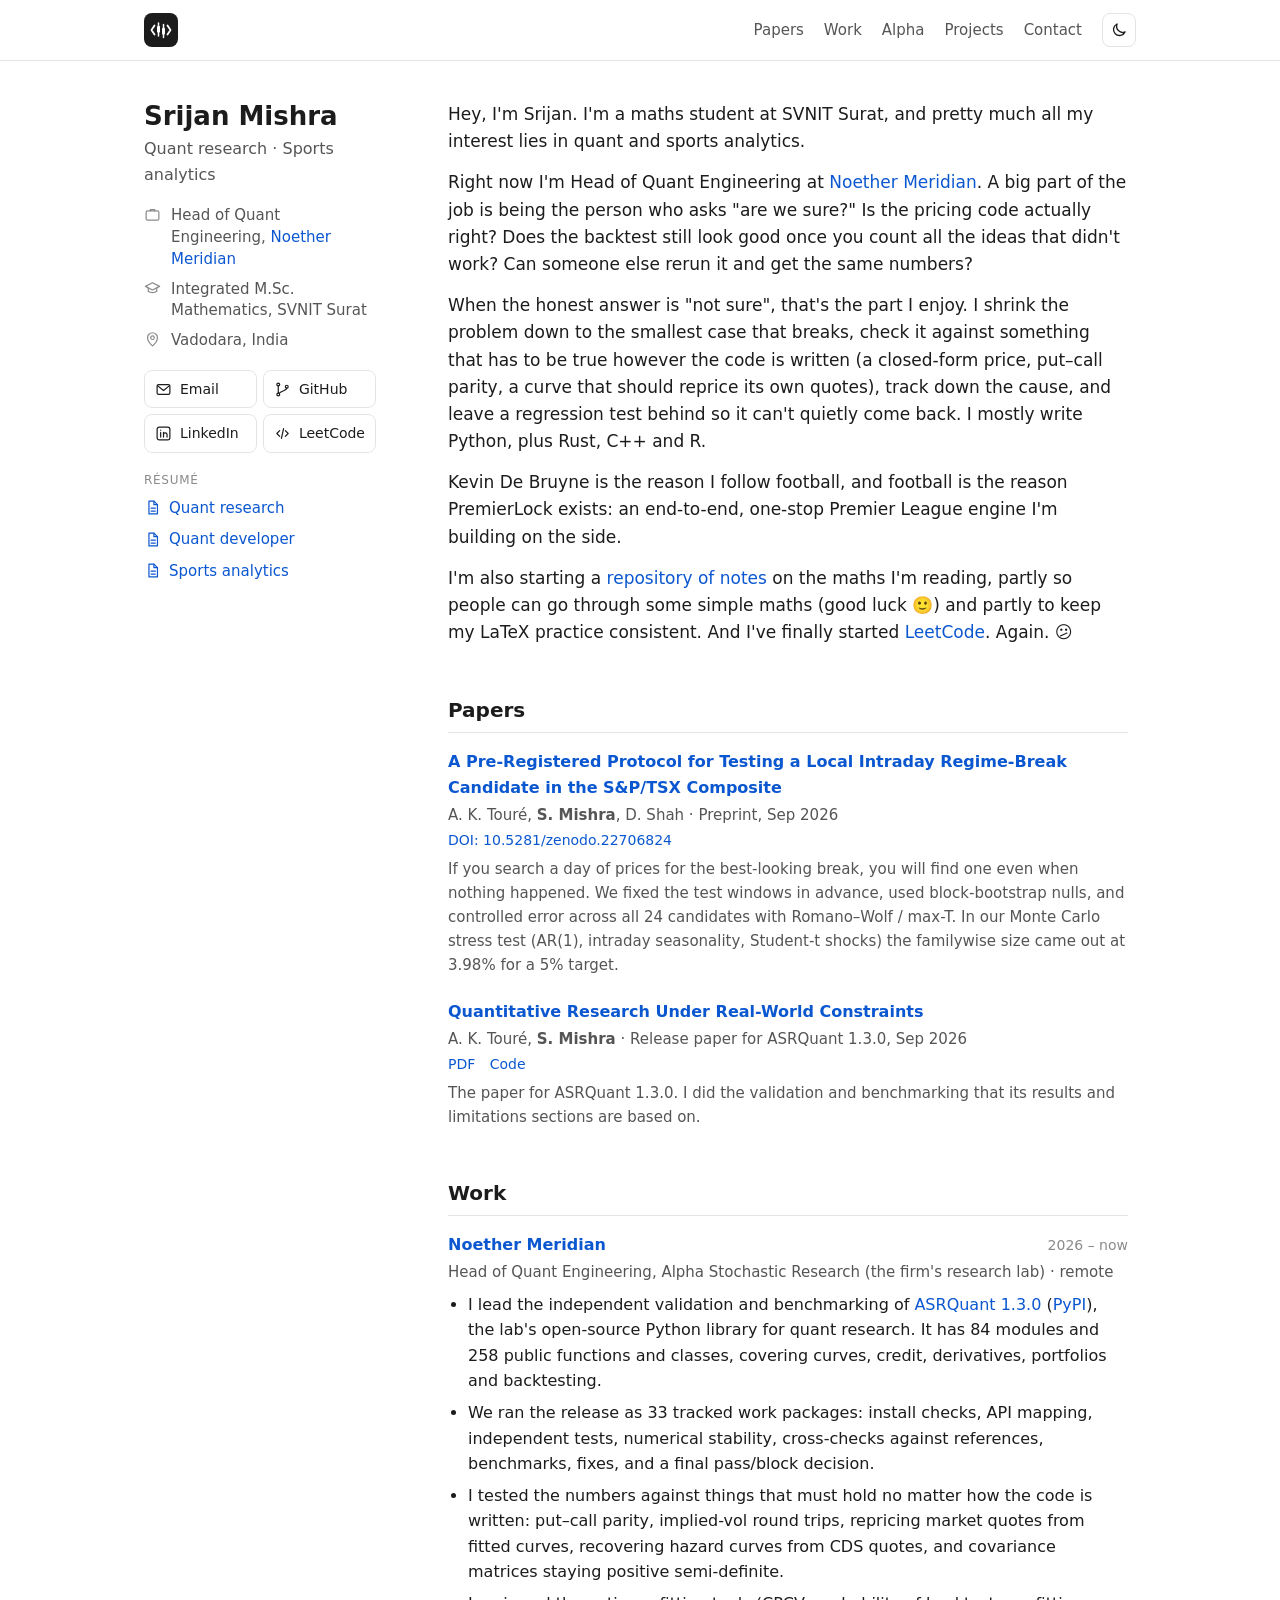
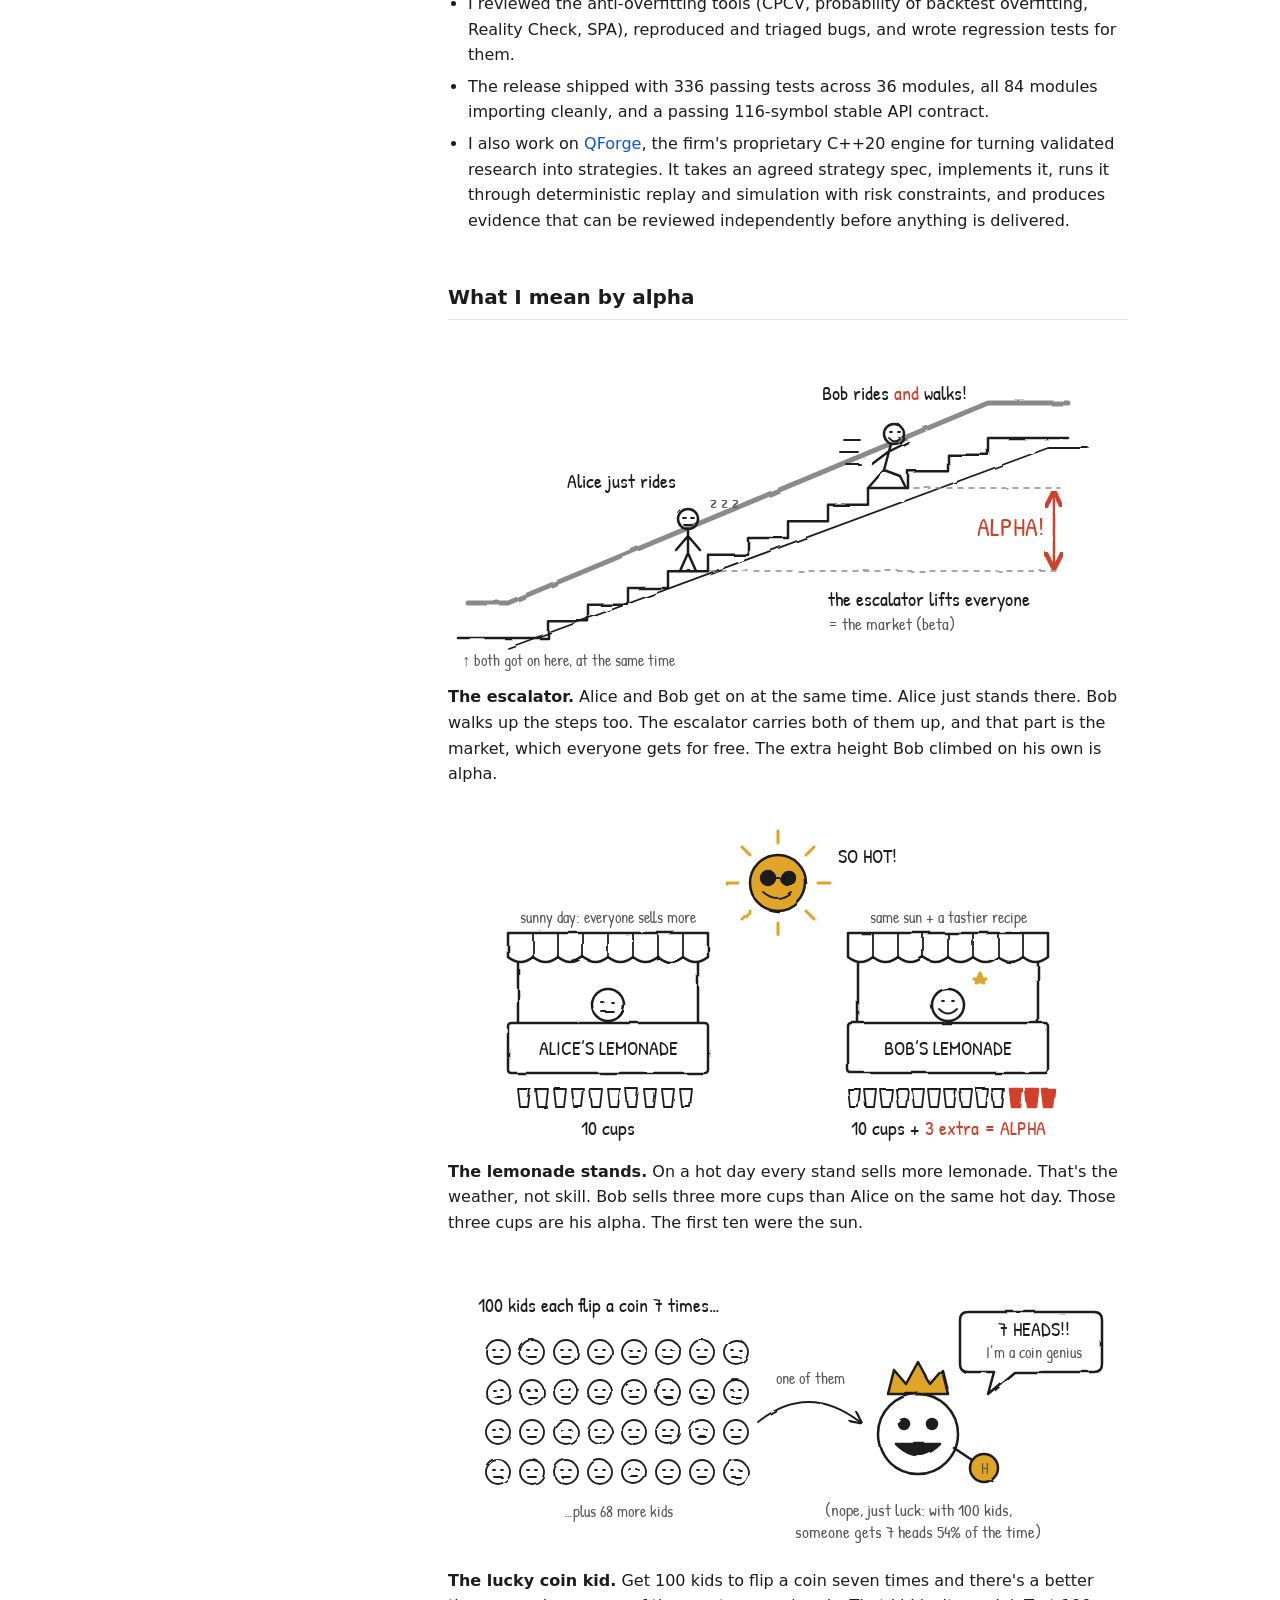
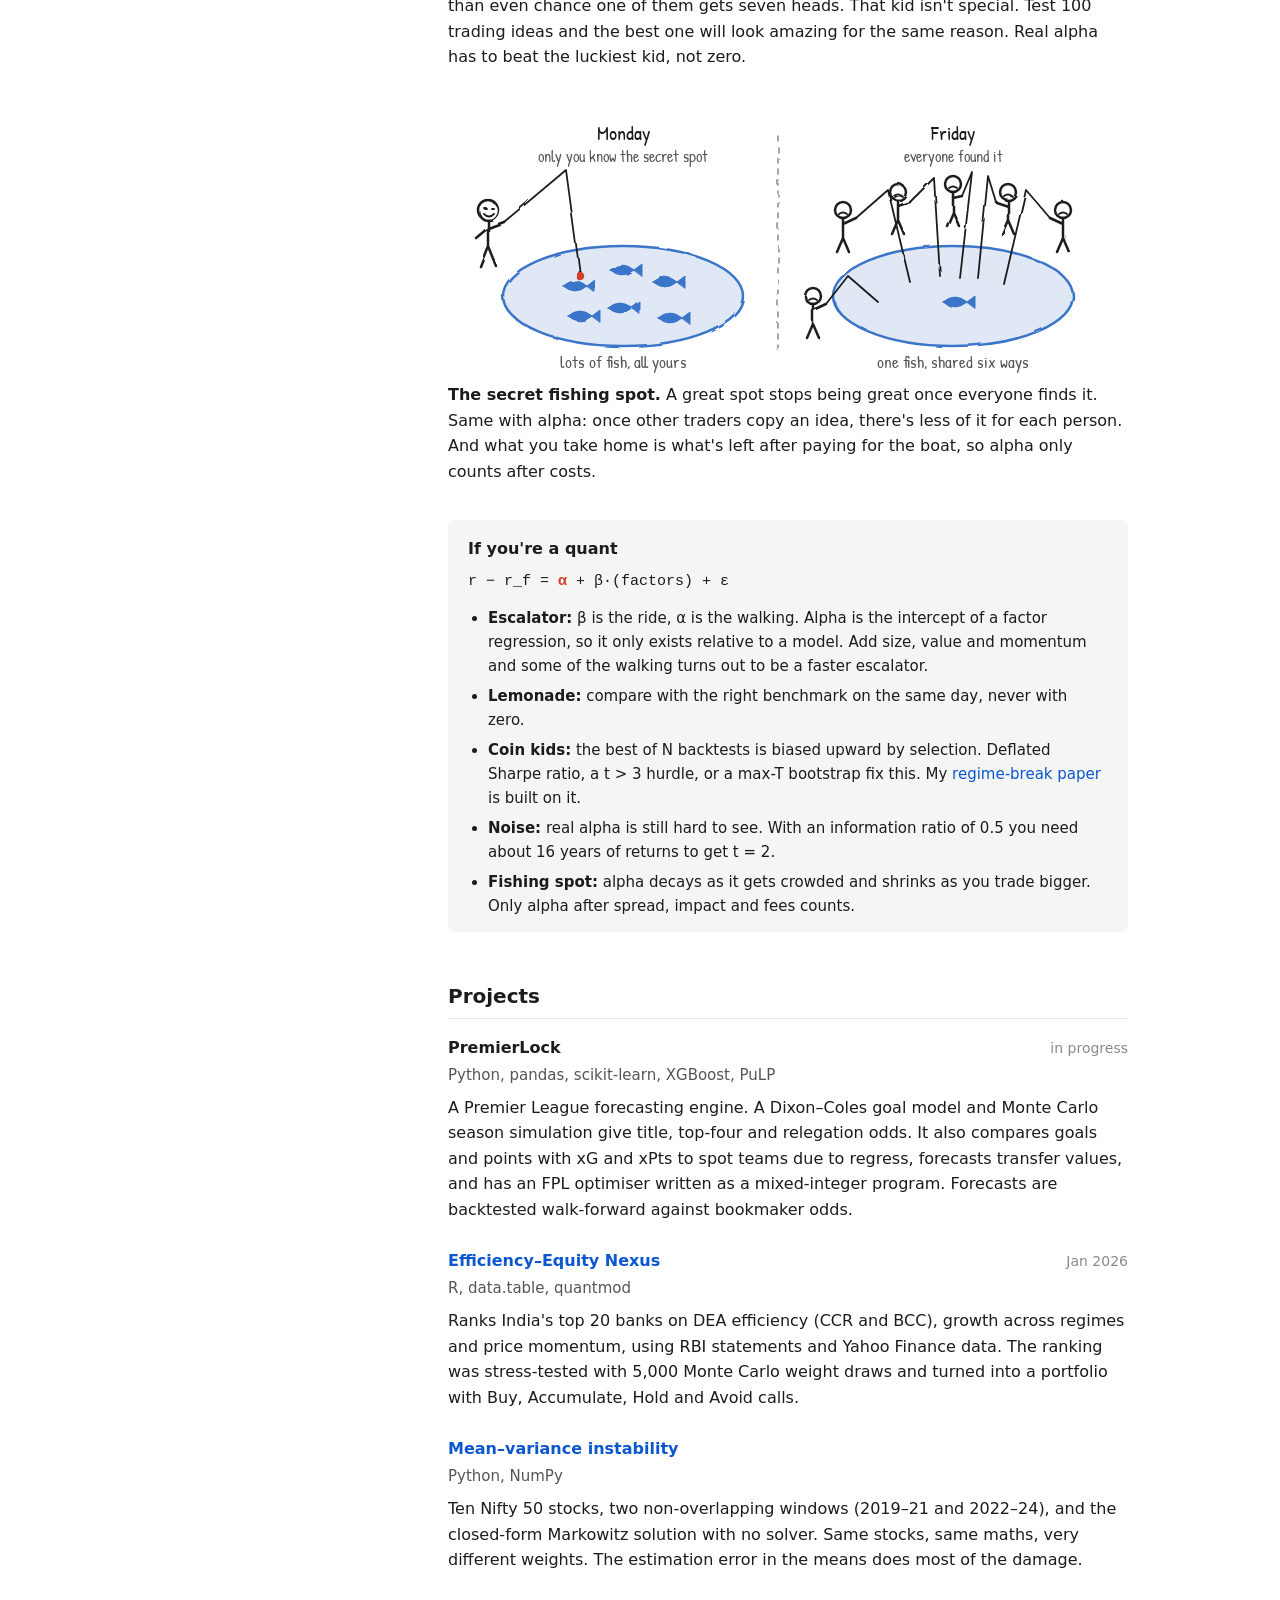
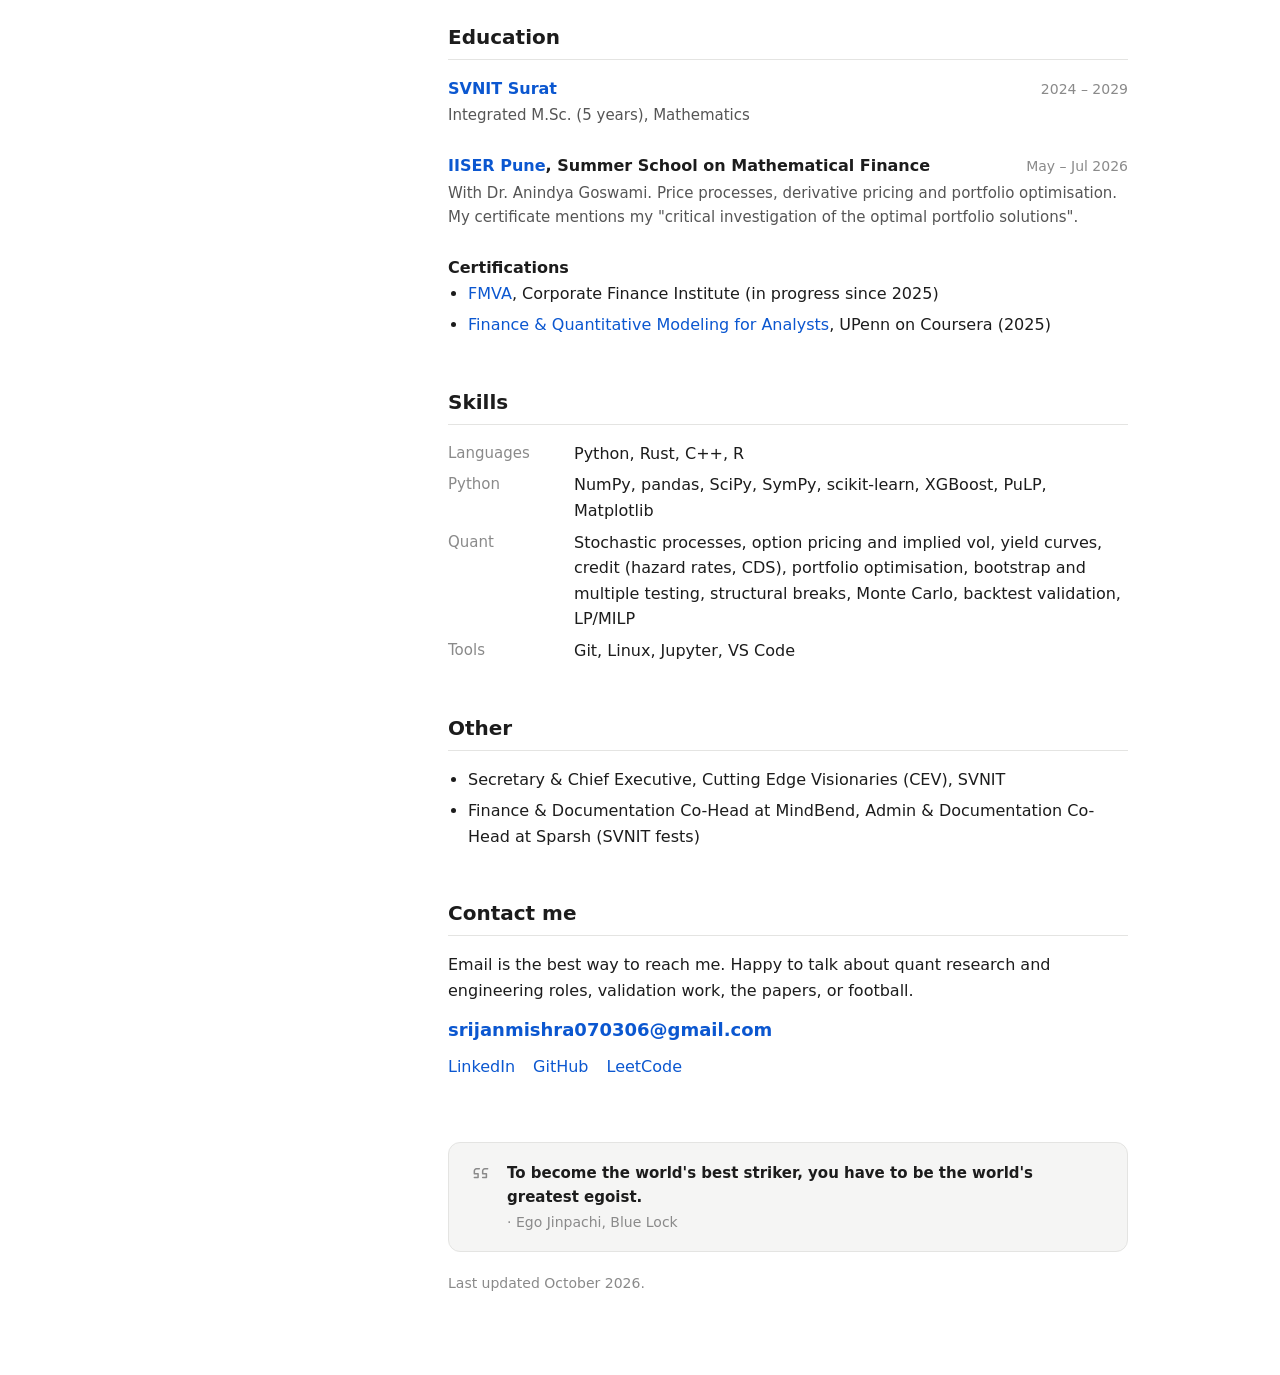
==== index.html @ ab8557e4 "Preloader: wobbly circle drawing around the logo" ====
<!doctype html>
<html lang="en">
<head>
<meta charset="utf-8">
<meta name="viewport" content="width=device-width, initial-scale=1">
<title>Srijan Mishra</title>
<meta name="description" content="Srijan Mishra. Maths student at SVNIT Surat, Head of Quant Engineering at Noether Meridian. Quant research, validation and sports analytics.">
<meta name="author" content="Srijan Mishra">
<meta property="og:type" content="website">
<meta property="og:title" content="Srijan Mishra">
<meta property="og:description" content="Maths student at SVNIT Surat. Head of Quant Engineering at Noether Meridian. Quant research, validation and sports analytics.">
<meta name="twitter:card" content="summary">
<meta name="theme-color" content="#ffffff" media="(prefers-color-scheme: light)">
<meta name="theme-color" content="#131313" media="(prefers-color-scheme: dark)">
<link rel="icon" type="image/svg+xml" href="img/icon-code.svg">
<link rel="preconnect" href="https://fonts.googleapis.com">
<link rel="preconnect" href="https://fonts.gstatic.com" crossorigin>
<link href="https://fonts.googleapis.com/css2?family=Patrick+Hand&display=swap" rel="stylesheet">
<link rel="stylesheet" href="assets/style.css?v=17">
<script>
  try { var t = localStorage.getItem("theme"); if (t === "light" || t === "dark") document.documentElement.dataset.theme = t; } catch (e) {}
</script>
<noscript><style>#preloader { display: none; }</style></noscript>
</head>
<body id="top">
<div id="preloader" aria-hidden="true">
  <div class="pl-wrap">
    <svg class="pl-ring" viewBox="0 0 120 120">
      <defs>
        <filter id="pl-wobble" x="-20%" y="-20%" width="140%" height="140%">
          <feTurbulence type="fractalNoise" baseFrequency="0.035" numOctaves="2" seed="4" result="n">
            <animate attributeName="baseFrequency" values="0.03;0.05;0.035;0.03" dur="2.4s" repeatCount="indefinite"/>
          </feTurbulence>
          <feDisplacementMap in="SourceGraphic" in2="n" scale="7" xChannelSelector="R" yChannelSelector="G"/>
        </filter>
      </defs>
      <g filter="url(#pl-wobble)">
        <circle class="pl-stroke pl-s1" cx="60" cy="60" r="48" pathLength="100"/>
        <circle class="pl-stroke pl-s2" cx="60" cy="60" r="46.5" pathLength="100"/>
      </g>
    </svg>
    <div class="pl-mark">
      <svg viewBox="0 0 24 24">
        <path class="pl-code" d="M5.5 7.5 2.5 12l3 4.5M18.5 7.5l3 4.5-3 4.5"/>
        <path class="pl-wick" d="M9.5 5v13M14.5 6.5v13"/>
        <rect class="pl-body" x="8" y="8" width="3" height="6.5" rx=".7"/>
        <rect class="pl-body" x="13" y="10" width="3" height="6.5" rx=".7"/>
      </svg>
    </div>
  </div>
</div>
<header class="topbar">
  <div class="topbar-in">
    <a class="mark" href="#top" aria-label="Back to top"><svg viewBox="0 0 24 24" aria-hidden="true"><path class="m-code" d="M5.5 7.5 2.5 12l3 4.5M18.5 7.5l3 4.5-3 4.5"/><path class="m-wick" d="M9.5 5v13M14.5 6.5v13"/><rect class="m-body" x="8" y="8" width="3" height="6.5" rx=".7"/><rect class="m-body" x="13" y="10" width="3" height="6.5" rx=".7"/></svg></a>
    <nav class="nav" aria-label="Sections">
      <a href="#papers">Papers</a>
      <a href="#work">Work</a>
      <a href="#alpha">Alpha</a>
      <a href="#projects">Projects</a>
      <a href="#contact">Contact</a>
      <button class="theme-btn" id="theme-btn" type="button" aria-label="Switch to dark mode" title="Switch theme">
        <svg class="i-moon" viewBox="0 0 24 24" aria-hidden="true"><path d="M20 14.5A8 8 0 0 1 9.5 4a8 8 0 1 0 10.5 10.5z"/></svg>
        <svg class="i-sun" viewBox="0 0 24 24" aria-hidden="true"><circle cx="12" cy="12" r="4.5"/><path d="M12 1.5v3M12 19.5v3M1.5 12h3M19.5 12h3M4.6 4.6l2.1 2.1M17.3 17.3l2.1 2.1M4.6 19.4l2.1-2.1M17.3 6.7l2.1-2.1"/></svg>
      </button>
    </nav>
  </div>
</header>
<div class="page">

  <aside class="side">
    <h1>Srijan Mishra</h1>
    <p class="role">Quant research · Sports analytics</p>

    <ul class="facts">
      <li><svg class="ic" viewBox="0 0 24 24" aria-hidden="true"><rect x="3" y="7" width="18" height="13" rx="2"/><path d="M9 7V5h6v2"/></svg><span>Head of Quant Engineering, <a href="https://noethermeridian.com/">Noether Meridian</a></span></li>
      <li><svg class="ic" viewBox="0 0 24 24" aria-hidden="true"><path d="m2 9 10-5 10 5-10 5z"/><path d="M6 11v5c3 2.5 9 2.5 12 0v-5"/></svg><span>Integrated M.Sc. Mathematics, SVNIT Surat</span></li>
      <li><svg class="ic" viewBox="0 0 24 24" aria-hidden="true"><path d="M12 21s7-6.2 7-11.5a7 7 0 1 0-14 0C5 14.8 12 21 12 21z"/><circle cx="12" cy="9.5" r="2.5"/></svg><span>Vadodara, India</span></li>
    </ul>

    <ul class="social">
      <li><a href="mailto:srijanmishra070306@gmail.com"><svg class="ic" viewBox="0 0 24 24" aria-hidden="true"><rect x="3" y="5" width="18" height="14" rx="2"/><path d="m3.5 6.5 8.5 7 8.5-7"/></svg>Email</a></li>
      <li><a href="https://github.com/SRIJANM-149"><svg class="ic" viewBox="0 0 24 24" aria-hidden="true"><circle cx="6" cy="5" r="2"/><circle cx="6" cy="19" r="2"/><circle cx="18" cy="8" r="2"/><path d="M6 7v10M18 10c0 4-6 3-11 7.5"/></svg>GitHub</a></li>
      <li><a href="https://www.linkedin.com/in/srijanmishra2006/"><svg class="ic" viewBox="0 0 24 24" aria-hidden="true"><rect x="3" y="3" width="18" height="18" rx="3"/><path d="M8 10.5V17M8 7.2v.1M12 17v-3.5a2.5 2.5 0 0 1 5 0V17M12 10.5V17"/></svg>LinkedIn</a></li>
      <li><a href="https://leetcode.com/u/Srijan_Q/"><svg class="ic" viewBox="0 0 24 24" aria-hidden="true"><path d="m8 8-4 4 4 4M16 8l4 4-4 4M13.5 5l-3 14"/></svg>LeetCode</a></li>
      <!-- <li><a href="https://orcid.org/XXXX-XXXX-XXXX-XXXX">ORCID</a></li> -->
    </ul>

    <p class="label">Résumé</p>
    <ul class="cv">
      <li><a href="files/Srijan_Mishra_Resume_Quant_Researcher.pdf"><svg class="ic" viewBox="0 0 24 24" aria-hidden="true"><path d="M7 3h7l5 5v13H7z"/><path d="M14 3v5h5M10 13h6M10 17h6"/></svg>Quant research</a></li>
      <li><a href="files/Srijan_Mishra_Resume_Quant_Developer.pdf"><svg class="ic" viewBox="0 0 24 24" aria-hidden="true"><path d="M7 3h7l5 5v13H7z"/><path d="M14 3v5h5M10 13h6M10 17h6"/></svg>Quant developer</a></li>
      <li><a href="files/Srijan_Mishra_Resume_Sports_Analytics.pdf"><svg class="ic" viewBox="0 0 24 24" aria-hidden="true"><path d="M7 3h7l5 5v13H7z"/><path d="M14 3v5h5M10 13h6M10 17h6"/></svg>Sports analytics</a></li>
    </ul>
  </aside>

  <main class="content">

    <div class="intro">
      <p>Hey, I'm Srijan. I'm a maths student at SVNIT Surat, and pretty much all my interest lies in
        quant and sports analytics.</p>
      <p>Right now I'm Head of Quant Engineering at
        <a href="https://noethermeridian.com/">Noether Meridian</a>. A big part of the job is being the
        person who asks "are we sure?" Is the pricing code actually right? Does the backtest still look
        good once you count all the ideas that didn't work? Can someone else rerun it and get the same
        numbers?</p>
      <p>When the honest answer is "not sure", that's the part I enjoy. I shrink the problem down to the
        smallest case that breaks, check it against something that has to be true however the code is
        written (a closed-form price, put–call parity, a curve that should reprice its own quotes), track
        down the cause, and leave a regression test behind so it can't quietly come back. I mostly write
        Python, plus Rust, C++ and R.</p>
      <p>Kevin De Bruyne is the reason I follow football, and football is the reason PremierLock exists:
        an end-to-end, one-stop Premier League engine I'm building on the side.</p>
      <p>I'm also starting a <a href="https://github.com/SRIJANM-149/Expository-Study">repository of notes</a>
        on the maths I'm reading, partly so people can go through some simple maths (good luck 🙂) and
        partly to keep my LaTeX practice consistent. And I've finally started
        <a href="https://leetcode.com/u/Srijan_Q/">LeetCode</a>. Again. 😕</p>
    </div>

    <section id="papers">
      <h2>Papers</h2>

      <div class="paper">
        <div class="t"><a href="https://doi.org/10.5281/zenodo.22706824">A Pre-Registered Protocol for Testing a Local Intraday Regime-Break Candidate in the S&amp;P/TSX Composite</a></div>
        <div class="by">A. K. Touré, <b>S. Mishra</b>, D. Shah · Preprint, Sep 2026</div>
        <div class="links">
          <a href="https://doi.org/10.5281/zenodo.22706824">DOI: 10.5281/zenodo.22706824</a>
        </div>
        <p class="note muted">If you search a day of prices for the best-looking break, you will find one even
          when nothing happened. We fixed the test windows in advance, used block-bootstrap nulls, and
          controlled error across all 24 candidates with Romano–Wolf / max-T. In our Monte Carlo stress
          test (AR(1), intraday seasonality, Student-t shocks) the familywise size came out at 3.98% for a
          5% target.</p>
      </div>

      <div class="paper">
        <div class="t"><a href="https://github.com/Alpha-Stochastic-Research/asr-quant/blob/main/paper/ASRQuant_paper.pdf">Quantitative Research Under Real-World Constraints</a></div>
        <div class="by">A. K. Touré, <b>S. Mishra</b> · Release paper for ASRQuant 1.3.0, Sep 2026</div>
        <div class="links">
          <a href="https://github.com/Alpha-Stochastic-Research/asr-quant/blob/main/paper/ASRQuant_paper.pdf">PDF</a>
          <a href="https://github.com/Alpha-Stochastic-Research/asr-quant">Code</a>
        </div>
        <p class="note muted">The paper for ASRQuant 1.3.0. I did the validation and benchmarking that
          its results and limitations sections are based on.</p>
      </div>
    </section>

    <section id="work">
      <h2>Work</h2>
      <div class="entry">
        <div class="entry-head">
          <h3><a href="https://noethermeridian.com/">Noether Meridian</a></h3>
          <span class="date">2026 – now</span>
        </div>
        <p class="sub">Head of Quant Engineering, Alpha Stochastic Research (the firm's research lab) · remote</p>
        <ul>
          <li>I lead the independent validation and benchmarking of
            <a href="https://github.com/Alpha-Stochastic-Research/asr-quant">ASRQuant 1.3.0</a>
            (<a href="https://pypi.org/project/asrquant/">PyPI</a>), the lab's open-source Python library
            for quant research. It has 84 modules and 258 public functions and classes, covering curves,
            credit, derivatives, portfolios and backtesting.</li>
          <li>We ran the release as 33 tracked work packages: install checks, API mapping, independent
            tests, numerical stability, cross-checks against references, benchmarks, fixes, and a final
            pass/block decision.</li>
          <li>I tested the numbers against things that must hold no matter how the code is written:
            put–call parity, implied-vol round trips, repricing market quotes from fitted curves,
            recovering hazard curves from CDS quotes, and covariance matrices staying positive
            semi-definite.</li>
          <li>I reviewed the anti-overfitting tools (CPCV, probability of backtest overfitting, Reality
            Check, SPA), reproduced and triaged bugs, and wrote regression tests for them.</li>
          <li>The release shipped with 336 passing tests across 36 modules, all 84 modules importing
            cleanly, and a passing 116-symbol stable API contract.</li>
          <li>I also work on <a href="https://www.asr-lab.online/qforge/">QForge</a>, the firm's
            proprietary C++20 engine for turning validated research into strategies. It takes an agreed
            strategy spec, implements it, runs it through deterministic replay and simulation with risk
            constraints, and produces evidence that can be reviewed independently before anything is
            delivered.</li>
        </ul>
      </div>
    </section>

    <section id="alpha">
      <h2>What I mean by alpha</h2>

    <svg width="0" height="0" style="position:absolute" aria-hidden="true">
      <filter id="wobble"><feTurbulence type="fractalNoise" baseFrequency="0.035" numOctaves="2" seed="7"/><feDisplacementMap in="SourceGraphic" scale="3"/></filter>
      <marker id="ah" viewBox="0 0 10 10" refX="8" refY="5" markerWidth="7" markerHeight="7" orient="auto-start-reverse"><path d="M0 0 L10 5 L0 10" class="d-red-stroke"/></marker>
      <marker id="ahi" viewBox="0 0 10 10" refX="8" refY="5" markerWidth="7" markerHeight="7" orient="auto-start-reverse"><path d="M0 0 L10 5 L0 10" class="d-ink-stroke"/></marker>
    </svg>
      <figure class="doodle">
        <svg viewBox="0 0 660 330" role="img" aria-label="Two stick figures on an escalator. Alice stands still; Bob walks up and ends higher. The extra height is labelled alpha.">
        <g filter="url(#wobble)" class="d-line">
          <path d="M10 290 H60 h40 v-16.67 h40 v-16.67 h40 v-16.67 h40 v-16.67 h40 v-16.67 h40 v-16.67 h40 v-16.67 h40 v-16.67 h40 v-16.67 h40 v-16.67 h40 v-16.67 h40 v-16.67 H620"/>
          <path d="M60 300 L600 100 H640" class="d-thin"/>
          <path d="M20 255 H60 L540 55 H620" class="d-rail"/>
          <!-- Alice -->
          <circle cx="240" cy="171" r="10"/>
          <path d="M240 181 V205 M240 205 L232 223 M240 205 L248 223 M240 188 L228 202 M240 188 L252 202"/>
          <path d="M235 170 h3 M243 170 h3 M236 177 h8" class="d-thin"/>
          <!-- Bob -->
          <circle cx="446" cy="86" r="10"/>
          <path d="M443 96 L436 122 M436 122 L420 140 M436 122 L452 128 L458 140 M440 104 L424 116 M440 104 L460 94"/>
          <path d="M442 84 h2 M450 84 h2 M441 90 q5 5 10 0" class="d-thin"/>
          <path d="M396 92 h16 M392 104 h18 M398 116 h14" class="d-thin"/>
          <!-- alpha gap -->
          <path d="M262 223 H612 M466 140 H612" class="d-dash"/>
          <path d="M606 218 V146" class="d-red-stroke" marker-start="url(#ah)" marker-end="url(#ah)"/>
        </g>
        <text x="228" y="140" text-anchor="end">Alice just rides</text>
        <text x="262" y="160" class="d-small">z z z</text>
        <text x="446" y="52" text-anchor="middle">Bob rides <tspan class="d-em">and</tspan> walks!</text>
        <text x="596" y="188" text-anchor="end" class="d-alpha">ALPHA!</text>
        <text x="380" y="258">the escalator lifts everyone</text>
        <text x="380" y="282" class="d-sub">= the market (beta)</text>
        <text x="14" y="318" class="d-small">↑ both got on here, at the same time</text>
      </svg>
        <figcaption><b>The escalator.</b> Alice and Bob get on at the same time. Alice just stands there.
          Bob walks up the steps too. The escalator carries both of them up, and that part is the market,
          which everyone gets for free. The extra height Bob climbed on his own is alpha.</figcaption>
      </figure>

      <figure class="doodle">
        <svg viewBox="0 0 660 330" role="img" aria-label="A smiling sun over two lemonade stands. Alice's stand sells 10 cups; Bob's stand sells 13, and the 3 extra cups are labelled alpha.">
        <g filter="url(#wobble)" class="d-line">
          <!-- sun -->
          <circle cx="330" cy="60" r="28" class="d-sun"/>
          <path d="M330 20 V8 M330 100 V112 M290 60 H278 M370 60 H382 M302 32 L294 24 M358 32 L366 24 M302 88 L294 96 M358 88 L366 96" class="d-sun-stroke"/>
          <circle cx="320" cy="55" r="7" class="d-fill-ink"/><circle cx="340" cy="55" r="7" class="d-fill-ink"/>
          <path d="M327 55 h6 M316 70 q14 12 28 0" class="d-thin"/>
          <!-- left stand -->
          <path d="M60 110 H260 V134 M60 110 V134 q12.5 10 25 0 q12.5 10 25 0 q12.5 10 25 0 q12.5 10 25 0 q12.5 10 25 0 q12.5 10 25 0 q12.5 10 25 0 q12.5 10 25 0"/>
          <path d="M85 110 V134 M110 110 V134 M135 110 V134 M160 110 V134 M185 110 V134 M210 110 V134 M235 110 V134" class="d-thin"/>
          <path d="M70 140 V200 M250 140 V200"/>
          <circle cx="160" cy="182" r="16"/><path d="M154 180 h2 M164 180 h2 M154 189 h12" class="d-thin"/>
          <rect x="60" y="200" width="200" height="50" rx="3" class="d-paper"/>
          <!-- right stand -->
          <path d="M400 110 H600 V134 M400 110 V134 q12.5 10 25 0 q12.5 10 25 0 q12.5 10 25 0 q12.5 10 25 0 q12.5 10 25 0 q12.5 10 25 0 q12.5 10 25 0 q12.5 10 25 0"/>
          <path d="M425 110 V134 M450 110 V134 M475 110 V134 M500 110 V134 M525 110 V134 M550 110 V134 M575 110 V134" class="d-thin"/>
          <path d="M410 140 V200 M590 140 V200"/>
          <circle cx="500" cy="182" r="16"/><path d="M494 178 h2 M504 178 h2 M491 186 q9 9 18 0" class="d-thin"/>
          <path d="M528 160 l4 -10 l4 10 l-10 -4 h12 z" class="d-sun-stroke"/>
          <rect x="400" y="200" width="200" height="50" rx="3" class="d-paper"/>
          <!-- cups -->
          <g class="d-thin">
            <path d="M70 266 h12 l-2 18 h-8 z M88 266 h12 l-2 18 h-8 z M106 266 h12 l-2 18 h-8 z M124 266 h12 l-2 18 h-8 z M142 266 h12 l-2 18 h-8 z M160 266 h12 l-2 18 h-8 z M178 266 h12 l-2 18 h-8 z M196 266 h12 l-2 18 h-8 z M214 266 h12 l-2 18 h-8 z M232 266 h12 l-2 18 h-8 z"/>
            <path d="M400 266 h12 l-2 18 h-8 z M416 266 h12 l-2 18 h-8 z M432 266 h12 l-2 18 h-8 z M448 266 h12 l-2 18 h-8 z M464 266 h12 l-2 18 h-8 z M480 266 h12 l-2 18 h-8 z M496 266 h12 l-2 18 h-8 z M512 266 h12 l-2 18 h-8 z M528 266 h12 l-2 18 h-8 z M544 266 h12 l-2 18 h-8 z"/>
          </g>
          <path d="M562 266 h12 l-2 18 h-8 z M578 266 h12 l-2 18 h-8 z M594 266 h12 l-2 18 h-8 z" class="d-red-fill"/>
        </g>
        <text x="390" y="40">SO HOT!</text>
        <text x="160" y="232" text-anchor="middle">ALICE’S LEMONADE</text>
        <text x="500" y="232" text-anchor="middle">BOB’S LEMONADE</text>
        <text x="160" y="100" text-anchor="middle" class="d-small">sunny day: everyone sells more</text>
        <text x="500" y="100" text-anchor="middle" class="d-small">same sun + a tastier recipe</text>
        <text x="160" y="312" text-anchor="middle">10 cups</text>
        <text x="500" y="312" text-anchor="middle">10 cups + <tspan class="d-alpha-in">3 extra = ALPHA</tspan></text>
      </svg>
        <figcaption><b>The lemonade stands.</b> On a hot day every stand sells more lemonade. That's the
          weather, not skill. Bob sells three more cups than Alice on the same hot day. Those three cups
          are his alpha. The first ten were the sun.</figcaption>
      </figure>

      <figure class="doodle">
        <svg viewBox="0 0 660 290" role="img" aria-label="A grid of small faces representing 100 kids flipping coins, and one big crowned kid shouting about seven heads, labelled as luck.">
        <g filter="url(#wobble)" class="d-line">
          <g class="d-thin" id="kids">
            <!-- 8 x 4 small faces -->
            <circle cx="50" cy="80" r="12"/><circle cx="84" cy="80" r="12"/><circle cx="118" cy="80" r="12"/><circle cx="152" cy="80" r="12"/><circle cx="186" cy="80" r="12"/><circle cx="220" cy="80" r="12"/><circle cx="254" cy="80" r="12"/><circle cx="288" cy="80" r="12"/>
            <circle cx="50" cy="120" r="12"/><circle cx="84" cy="120" r="12"/><circle cx="118" cy="120" r="12"/><circle cx="152" cy="120" r="12"/><circle cx="186" cy="120" r="12"/><circle cx="220" cy="120" r="12"/><circle cx="254" cy="120" r="12"/><circle cx="288" cy="120" r="12"/>
            <circle cx="50" cy="160" r="12"/><circle cx="84" cy="160" r="12"/><circle cx="118" cy="160" r="12"/><circle cx="152" cy="160" r="12"/><circle cx="186" cy="160" r="12"/><circle cx="220" cy="160" r="12"/><circle cx="254" cy="160" r="12"/><circle cx="288" cy="160" r="12"/>
            <circle cx="50" cy="200" r="12"/><circle cx="84" cy="200" r="12"/><circle cx="118" cy="200" r="12"/><circle cx="152" cy="200" r="12"/><circle cx="186" cy="200" r="12"/><circle cx="220" cy="200" r="12"/><circle cx="254" cy="200" r="12"/><circle cx="288" cy="200" r="12"/>
            <path d="M45 78h2M53 78h2M46 85h8 M79 78h2M87 78h2M80 85h8 M113 78h2M121 78h2M114 85h8 M147 78h2M155 78h2M148 85h8 M181 78h2M189 78h2M182 85h8 M215 78h2M223 78h2M216 85h8 M249 78h2M257 78h2M250 85h8 M283 78h2M291 78h2M284 85h8
                     M45 118h2M53 118h2M46 125h8 M79 118h2M87 118h2M80 125h8 M113 118h2M121 118h2M114 125h8 M147 118h2M155 118h2M148 125h8 M181 118h2M189 118h2M182 125h8 M215 118h2M223 118h2M216 125h8 M249 118h2M257 118h2M250 125h8 M283 118h2M291 118h2M284 125h8
                     M45 158h2M53 158h2M46 165h8 M79 158h2M87 158h2M80 165h8 M113 158h2M121 158h2M114 165h8 M147 158h2M155 158h2M148 165h8 M181 158h2M189 158h2M182 165h8 M215 158h2M223 158h2M216 165h8 M249 158h2M257 158h2M250 165h8 M283 158h2M291 158h2M284 165h8
                     M45 198h2M53 198h2M46 205h8 M79 198h2M87 198h2M80 205h8 M113 198h2M121 198h2M114 205h8 M147 198h2M155 198h2M148 205h8 M181 198h2M189 198h2M182 205h8 M215 198h2M223 198h2M216 205h8 M249 198h2M257 198h2M250 205h8 M283 198h2M291 198h2M284 205h8"/>
          </g>
          <!-- arrow -->
          <path d="M310 150 Q360 110 412 150" class="d-thin" marker-end="url(#ahi)"/>
          <!-- winner -->
          <path d="M440 122 L446 98 L458 112 L470 90 L482 112 L494 98 L500 122 Z" class="d-sun"/>
          <circle cx="470" cy="162" r="40"/>
          <circle cx="456" cy="152" r="5" class="d-fill-ink"/><circle cx="484" cy="152" r="5" class="d-fill-ink"/>
          <path d="M448 172 q22 22 44 0 z" class="d-fill-ink"/>
          <path d="M506 176 L524 188"/>
          <circle cx="536" cy="196" r="14" class="d-sun"/>
          <!-- bubble -->
          <path d="M520 40 h126 q8 0 8 8 v44 q0 8 -8 8 h-80 l-26 22 l6 -22 h-26 q-8 0 -8 -8 v-44 q0 -8 8 -8 z" class="d-paper"/>
        </g>
        <text x="30" y="40">100 kids each flip a coin 7 times…</text>
        <text x="170" y="245" text-anchor="middle" class="d-small">…plus 68 more kids</text>
        <text x="362" y="112" text-anchor="middle" class="d-small">one of them</text>
        <text x="536" y="202" text-anchor="middle" class="d-small">H</text>
        <text x="586" y="64" text-anchor="middle">7 HEADS!!</text>
        <text x="586" y="86" text-anchor="middle" class="d-small">I’m a coin genius</text>
        <text x="470" y="244" text-anchor="middle" class="d-sub">(nope, just luck: with 100 kids,</text>
        <text x="470" y="266" text-anchor="middle" class="d-sub">someone gets 7 heads 54% of the time)</text>
      </svg>
        <figcaption><b>The lucky coin kid.</b> Get 100 kids to flip a coin seven times and there's a
          better than even chance one of them gets seven heads. That kid isn't special. Test 100 trading
          ideas and the best one will look amazing for the same reason. Real alpha has to beat the
          luckiest kid, not zero.</figcaption>
      </figure>

      <figure class="doodle">
        <svg viewBox="0 0 660 270" role="img" aria-label="Left: one happy fisher at a pond full of fish on Monday. Right: six sad fishers around a pond with one fish on Friday.">
        <g filter="url(#wobble)" class="d-line">
          <ellipse cx="175" cy="190" rx="120" ry="50" class="d-water"/>
          <ellipse cx="505" cy="190" rx="120" ry="50" class="d-water"/>
          <path d="M330 30 V250" class="d-dash"/>
          <g class="d-fish">
            <path d="M115 180 q12 -10 24 0 q-12 10 -24 0 z M139 180 l8 -6 v12 z"/>
            <path d="M160 202 q12 -10 24 0 q-12 10 -24 0 z M184 202 l8 -6 v12 z"/>
            <path d="M205 176 q12 -10 24 0 q-12 10 -24 0 z M229 176 l8 -6 v12 z"/>
            <path d="M120 210 q12 -10 24 0 q-12 10 -24 0 z M144 210 l8 -6 v12 z"/>
            <path d="M210 212 q12 -10 24 0 q-12 10 -24 0 z M234 212 l8 -6 v12 z"/>
            <path d="M162 164 q12 -10 24 0 q-12 10 -24 0 z M186 164 l8 -6 v12 z"/>
            <path d="M495 196 q12 -10 24 0 q-12 10 -24 0 z M519 196 l8 -6 v12 z"/>
          </g>
          <!-- happy fisher -->
          <circle cx="40" cy="104" r="10"/>
          <path d="M40 114 V140 M40 140 L32 160 M40 140 L48 160 M40 122 L56 116 M40 122 L28 132"/>
          <path d="M36 102 h2 M43 102 h2 M35 107 q5 5 10 0" class="d-thin"/>
          <path d="M56 116 L118 64 L132 168" class="d-thin"/>
          <circle cx="132" cy="170" r="3" class="d-red-fill"/>
          <!-- crowd of sad fishers -->
          <g>
            <circle cx="395" cy="104" r="8"/><path d="M395 112 V132 M395 132 L389 146 M395 132 L401 146 M395 118 L408 112"/><path d="M408 112 L440 84 L462 176" class="d-thin"/>
            <circle cx="450" cy="86" r="8"/><path d="M450 94 V114 M450 114 L444 128 M450 114 L456 128 M450 100 L462 96"/><path d="M462 96 L486 72 L492 170" class="d-thin"/>
            <circle cx="505" cy="78" r="8"/><path d="M505 86 V106 M505 106 L499 120 M505 106 L511 120 M505 92 L514 90"/><path d="M514 90 L524 66 L512 172" class="d-thin"/>
            <circle cx="560" cy="86" r="8"/><path d="M560 94 V114 M560 114 L554 128 M560 114 L566 128 M560 100 L548 96"/><path d="M548 96 L540 70 L530 172" class="d-thin"/>
            <circle cx="615" cy="104" r="8"/><path d="M615 112 V132 M615 132 L609 146 M615 132 L621 146 M615 118 L602 112"/><path d="M602 112 L578 84 L556 178" class="d-thin"/>
            <circle cx="365" cy="190" r="8"/><path d="M365 198 V218 M365 218 L359 232 M365 218 L371 232 M365 204 L378 198"/><path d="M378 198 L400 170 L430 196" class="d-thin"/>
            <path d="M391 108 q4 -3 8 0 M446 90 q4 -3 8 0 M501 82 q4 -3 8 0 M556 90 q4 -3 8 0 M611 108 q4 -3 8 0 M361 194 q4 -3 8 0" class="d-thin"/>
          </g>
        </g>
        <text x="175" y="34" text-anchor="middle">Monday</text>
        <text x="175" y="56" text-anchor="middle" class="d-small">only you know the secret spot</text>
        <text x="505" y="34" text-anchor="middle">Friday</text>
        <text x="505" y="56" text-anchor="middle" class="d-small">everyone found it</text>
        <text x="505" y="262" text-anchor="middle" class="d-sub">one fish, shared six ways</text>
        <text x="175" y="262" text-anchor="middle" class="d-sub">lots of fish, all yours</text>
      </svg>
        <figcaption><b>The secret fishing spot.</b> A great spot stops being great once everyone finds
          it. Same with alpha: once other traders copy an idea, there's less of it for each person. And
          what you take home is what's left after paying for the boat, so alpha only counts after
          costs.</figcaption>
      </figure>

      <div class="quant-box">
        <h3>If you're a quant</h3>
        <p class="eq">r − r_f = <b>α</b> + β·(factors) + ε</p>
        <ul>
          <li><b>Escalator:</b> β is the ride, α is the walking. Alpha is the intercept of a factor
            regression, so it only exists relative to a model. Add size, value and momentum and some
            of the walking turns out to be a faster escalator.</li>
          <li><b>Lemonade:</b> compare with the right benchmark on the same day, never with zero.</li>
          <li><b>Coin kids:</b> the best of N backtests is biased upward by selection. Deflated Sharpe
            ratio, a t &gt; 3 hurdle, or a max-T bootstrap fix this. My
            <a href="https://doi.org/10.5281/zenodo.22706824">regime-break paper</a> is built on it.</li>
          <li><b>Noise:</b> real alpha is still hard to see. With an information ratio of 0.5 you need
            about 16 years of returns to get t = 2.</li>
          <li><b>Fishing spot:</b> alpha decays as it gets crowded and shrinks as you trade bigger.
            Only alpha after spread, impact and fees counts.</li>
        </ul>
      </div>
    </section>

    <section id="projects">
      <h2>Projects</h2>

      <div class="entry">
        <div class="entry-head">
          <h3>PremierLock</h3>
          <span class="date">in progress</span>
        </div>
        <p class="sub">Python, pandas, scikit-learn, XGBoost, PuLP</p>
        <p>A Premier League forecasting engine. A Dixon–Coles goal model and Monte Carlo season
          simulation give title, top-four and relegation odds. It also compares goals and points with
          xG and xPts to spot teams due to regress, forecasts transfer values, and has an FPL optimiser
          written as a mixed-integer program. Forecasts are backtested walk-forward against bookmaker
          odds.</p>
      </div>

      <div class="entry">
        <div class="entry-head">
          <h3><a href="https://github.com/SRIJANM-149/Efficieny-Equity-Nexus">Efficiency–Equity Nexus</a></h3>
          <span class="date">Jan 2026</span>
        </div>
        <p class="sub">R, data.table, quantmod</p>
        <p>Ranks India's top 20 banks on DEA efficiency (CCR and BCC), growth across regimes and
          price momentum, using RBI statements and Yahoo Finance data. The ranking was stress-tested
          with 5,000 Monte Carlo weight draws and turned into a portfolio with Buy, Accumulate, Hold and
          Avoid calls.</p>
      </div>

      <div class="entry">
        <div class="entry-head">
          <h3><a href="https://github.com/SRIJANM-149/Estimation-Instability-in-Unconstrained-Mean-Variance-Optimization">Mean–variance instability</a></h3>
        </div>
        <p class="sub">Python, NumPy</p>
        <p>Ten Nifty 50 stocks, two non-overlapping windows (2019–21 and 2022–24), and the closed-form
          Markowitz solution with no solver. Same stocks, same maths, very different weights. The
          estimation error in the means does most of the damage.</p>
      </div>
    </section>

    <section id="education">
      <h2>Education</h2>
      <div class="entry">
        <div class="entry-head">
          <h3><a href="https://www.svnit.ac.in/">SVNIT Surat</a></h3>
          <span class="date">2024 – 2029</span>
        </div>
        <p class="sub">Integrated M.Sc. (5 years), Mathematics</p>
      </div>
      <div class="entry">
        <div class="entry-head">
          <h3><a href="https://www.iiserpune.ac.in/">IISER Pune</a>, Summer School on Mathematical Finance</h3>
          <span class="date">May – Jul 2026</span>
        </div>
        <p class="sub">With Dr. Anindya Goswami. Price processes, derivative pricing and portfolio
          optimisation. My certificate mentions my "critical investigation of the optimal portfolio
          solutions".</p>
      </div>
      <div class="entry">
        <div class="entry-head">
          <h3>Certifications</h3>
        </div>
        <ul>
          <li><a href="https://corporatefinanceinstitute.com/certifications/financial-modeling-valuation-analyst-fmva-program/">FMVA</a>,
            Corporate Finance Institute (in progress since 2025)</li>
          <li><a href="https://www.coursera.org/specializations/finance-quantitative-modeling-analysts">Finance &amp; Quantitative Modeling for Analysts</a>,
            UPenn on Coursera (2025)</li>
        </ul>
      </div>
    </section>

    <section id="skills">
      <h2>Skills</h2>
      <dl class="skills">
        <dt>Languages</dt>
        <dd>Python, Rust, C++, R</dd>
        <dt>Python</dt>
        <dd>NumPy, pandas, SciPy, SymPy, scikit-learn, XGBoost, PuLP, Matplotlib</dd>
        <dt>Quant</dt>
        <dd>Stochastic processes, option pricing and implied vol, yield curves, credit (hazard rates,
          CDS), portfolio optimisation, bootstrap and multiple testing, structural breaks, Monte Carlo,
          backtest validation, LP/MILP</dd>
        <dt>Tools</dt>
        <dd>Git, Linux, Jupyter, VS Code</dd>
      </dl>
    </section>

    <section id="other">
      <h2>Other</h2>
      <ul>
        <li>Secretary &amp; Chief Executive, Cutting Edge Visionaries (CEV), SVNIT</li>
        <li>Finance &amp; Documentation Co-Head at MindBend, Admin &amp; Documentation Co-Head at Sparsh (SVNIT fests)</li>
      </ul>
    </section>

    <section id="contact">
      <h2>Contact me</h2>
      <p>Email is the best way to reach me. Happy to talk about quant research and engineering roles,
        validation work, the papers, or football.</p>
      <p class="contact-mail"><a href="mailto:srijanmishra070306@gmail.com">srijanmishra070306@gmail.com</a></p>
      <ul class="contact-links">
        <li><a href="https://www.linkedin.com/in/srijanmishra2006/">LinkedIn</a></li>
        <li><a href="https://github.com/SRIJANM-149">GitHub</a></li>
        <li><a href="https://leetcode.com/u/Srijan_Q/">LeetCode</a></li>
      </ul>
    </section>

    <div class="quote-card">
      <svg class="q-mark" viewBox="0 0 24 24" aria-hidden="true"><path d="M10 7H6.5A2.5 2.5 0 0 0 4 9.5V13h4.5v4.5H4M20 7h-3.5A2.5 2.5 0 0 0 14 9.5V13h4.5v4.5H14"/></svg>
      <figure class="q">
        <blockquote id="q-text">Talent is something you make bloom, instinct is something you polish.</blockquote>
        <figcaption id="q-by">· Ego Jinpachi, Blue Lock</figcaption>
      </figure>
      <p class="visits" id="visits" hidden>You are the <b id="v-n"></b> visitor</p>
    </div>

    <footer>Last updated October 2026.</footer>
  </main>
</div>
<script>
  // Quote of the visit
  (function () {
    var quotes = [
      ["Talent is something you make bloom, instinct is something you polish.", "Ego Jinpachi, Blue Lock"],
      ["To become the world's best striker, you have to be the world's greatest egoist.", "Ego Jinpachi, Blue Lock"]
    ];
    var q = quotes[Math.floor(Math.random() * quotes.length)];
    document.getElementById("q-text").textContent = q[0];
    document.getElementById("q-by").textContent = "· " + q[1];
  })();

  // Visitor counter (abacus.jasoncameron.dev). Each browser is counted once; later visits only read the total.
  (function () {
    var local = /^(localhost|127\.0\.0\.1|\[::1\])$/.test(location.hostname) || location.protocol === "file:";
    var key = local ? "visits-dev" : "visits";
    var base = "https://abacus.jasoncameron.dev/";
    var seen = false;
    try { seen = localStorage.getItem("counted-" + key) === "1"; } catch (e) {}
    function ordinal(n) {
      var v = n % 100, s = (v >= 11 && v <= 13) ? "th" : ({1: "st", 2: "nd", 3: "rd"}[n % 10] || "th");
      return n.toLocaleString("en") + "<sup>" + s + "</sup>";
    }
    function show(n) {
      if (!(n > 0)) return;
      document.getElementById("v-n").innerHTML = ordinal(n);
      document.getElementById("visits").hidden = false;
    }
    function call(path) {
      return fetch(base + path + "/srijanmishra-portfolio/" + key).then(function (r) { if (!r.ok) throw r; return r.json(); });
    }
    (seen ? call("get") : call("hit").then(function (d) { try { localStorage.setItem("counted-" + key, "1"); } catch (e) {} return d; }))
      .then(function (d) { show(d.value); })
      .catch(function () { /* counter unavailable: card shows the quote only */ });
  })();

  (function () {
    var root = document.documentElement, btn = document.getElementById("theme-btn");
    var mq = window.matchMedia("(prefers-color-scheme: dark)");
    function current() { return root.dataset.theme || (mq.matches ? "dark" : "light"); }
    function label() { btn.setAttribute("aria-label", current() === "dark" ? "Switch to light mode" : "Switch to dark mode"); }
    btn.addEventListener("click", function () {
      var next = current() === "dark" ? "light" : "dark";
      root.dataset.theme = next;
      try { localStorage.setItem("theme", next); } catch (e) {}
      label();
    });
    if (mq.addEventListener) mq.addEventListener("change", label); else if (mq.addListener) mq.addListener(label);
    label();
  })();
</script>
<script>
  // Preloader: shown for at least 0.6 s after navigation starts, never longer than 3 s.
  (function () {
    var el = document.getElementById("preloader"), gone = false;
    function hide() {
      if (gone || !el) return;
      gone = true;
      el.classList.add("done");
      setTimeout(function () { if (el.parentNode) el.parentNode.removeChild(el); }, 500);
    }
    function onLoad() {
      var waited = (window.performance && performance.now) ? performance.now() : 0;
      setTimeout(hide, Math.max(0, 600 - waited));
    }
    if (document.readyState === "complete") onLoad(); else window.addEventListener("load", onLoad);
    setTimeout(hide, 3000);
  })();
</script>
</body>
</html>
---- assets/style.css ----
:root {
  --bg: #ffffff;
  --bg-2: #f5f5f4;
  --text: #1c1c1c;
  --text-2: #555;
  --text-3: #8a8a8a;
  --line: #e4e4e2;
  --link: #0b57d0;
  --alpha: #d0402b;
  --water: #3b74c9;
  --sun: #e0a526;
  --ok: #2e7d32;
  --sans: system-ui, -apple-system, "Segoe UI", Roboto, "Helvetica Neue", Arial, sans-serif;
  --mono: ui-monospace, "Cascadia Mono", Consolas, Menlo, monospace;
  --hand: "Patrick Hand", "Comic Sans MS", cursive;
  color-scheme: light;
}
@media (prefers-color-scheme: dark) {
  :root:not([data-theme="light"]) {
    --bg: #131313; --bg-2: #1c1c1c;
    --text: #e8e8e6; --text-2: #b0b0ad; --text-3: #85857f;
    --line: #2c2c2a; --link: #8ab4f8;
    --alpha: #ef6b54; --water: #6b9be0; --sun: #e8b54a; --ok: #81c784;
    color-scheme: dark;
  }
}
:root[data-theme="dark"] {
  --bg: #131313; --bg-2: #1c1c1c;
  --text: #e8e8e6; --text-2: #b0b0ad; --text-3: #85857f;
  --line: #2c2c2a; --link: #8ab4f8;
  --alpha: #ef6b54; --water: #6b9be0; --sun: #e8b54a; --ok: #81c784;
  color-scheme: dark;
}

* { box-sizing: border-box; }
html { -webkit-text-size-adjust: 100%; text-size-adjust: 100%; }
body {
  margin: 0;
  overflow-wrap: break-word;
  background: var(--bg);
  color: var(--text);
  font: 16px/1.6 var(--sans);
}
a { color: var(--link); text-decoration: none; }
a:hover { text-decoration: underline; }

/* layout: sidebar + content */
.page {
  max-width: 1040px;
  margin: 0 auto;
  padding: 40px 24px 80px;
  display: grid;
  grid-template-columns: 240px minmax(0, 1fr);
  gap: 64px;
}
.side { position: sticky; top: 88px; align-self: start; }
.content { max-width: 680px; }
@media (max-width: 820px) {
  .page { grid-template-columns: 1fr; gap: 32px; padding: 32px 16px 64px; }
  .side { position: static; }
}

.side h1 { font-size: 24px; line-height: 1.2; margin: 0 0 6px; }
.side .role { margin: 0 0 14px; color: var(--text-2); }
.side .where { margin: 0 0 18px; color: var(--text-3); font-size: 14px; }
.side ul { list-style: none; padding: 0; margin: 0 0 18px; font-size: 15px; }
.side li { margin: 3px 0; }
.side .label { font-size: 13px; color: var(--text-3); margin: 0 0 4px; }
.side .back { font-size: 14px; display: inline-block; margin-bottom: 18px; }
@media (max-width: 820px) {
  .side ul.links { display: flex; flex-wrap: wrap; gap: 4px 16px; }
}

/* content */
.intro p { margin: 0 0 14px; font-size: 17px; }
section { margin-top: 48px; }
h2 { font-size: 20px; margin: 0 0 16px; padding-bottom: 6px; border-bottom: 1px solid var(--line); }
h3 { font-size: 16px; margin: 0; }
p { margin: 0 0 12px; }
ul { margin: 0; padding-left: 20px; }
li { margin-bottom: 6px; }
.muted { color: var(--text-2); }
.small { font-size: 14px; }

.entry { margin-bottom: 26px; }
.entry-head { display: flex; justify-content: space-between; align-items: baseline; gap: 16px; flex-wrap: wrap; }
.entry-head .date { color: var(--text-3); font-size: 14px; white-space: nowrap; }
.entry .sub { color: var(--text-2); margin: 2px 0 8px; font-size: 15px; }

.paper { margin-bottom: 22px; }
.paper .t { font-weight: 600; }
.paper .by { color: var(--text-2); font-size: 15px; margin: 2px 0; }
.paper .links { font-size: 14px; }
.paper .links a { margin-right: 10px; }
.paper p.note { font-size: 15px; margin-top: 6px; }

.skills { display: grid; grid-template-columns: 110px 1fr; gap: 6px 16px; margin: 0; }
.skills dt { color: var(--text-3); font-size: 15px; }
.skills dd { margin: 0; }
@media (max-width: 520px) { .skills { grid-template-columns: 1fr; gap: 0; } .skills dd { margin-bottom: 10px; } }

footer { margin-top: 64px; color: var(--text-3); font-size: 14px; }

/* ---- alpha doodles ---- */
.doodle { margin: 28px 0 36px; }
.doodle svg { display: block; width: 100%; max-width: 660px; height: auto; }
.doodle figcaption { margin-top: 6px; }
.doodle text { font-family: var(--hand); font-size: 20px; fill: var(--text); }
.doodle .d-small { font-size: 16px; fill: var(--text-2); }
.doodle .d-sub { font-size: 17px; fill: var(--text-2); }
.doodle .d-alpha { font-size: 26px; fill: var(--alpha); }
.doodle .d-alpha-in, .doodle .d-em { fill: var(--alpha); }
.d-line { fill: none; stroke: var(--text); stroke-width: 2.5; stroke-linecap: round; stroke-linejoin: round; }
.d-thin { stroke-width: 1.8; }
.d-rail { stroke: var(--text-3); stroke-width: 5; }
.d-dash { stroke: var(--text-3); stroke-width: 1.5; stroke-dasharray: 5 6; }
.d-red-stroke { fill: none; stroke: var(--alpha); stroke-width: 2.5; }
.d-ink-stroke { fill: none; stroke: var(--text); stroke-width: 1.8; }
.d-red-fill { fill: var(--alpha); stroke: var(--alpha); }
.d-sun { fill: var(--sun); stroke: var(--text); }
.d-sun-stroke { fill: none; stroke: var(--sun); stroke-width: 3; }
.d-fill-ink { fill: var(--text); }
.d-paper { fill: var(--bg); }
.d-water { fill: var(--water); fill-opacity: .16; stroke: var(--water); }
.d-fish { fill: var(--water); stroke: var(--water); stroke-width: 1; }
.quant-box { background: var(--bg-2); border-radius: 8px; padding: 16px 20px 8px; margin-top: 8px; }
.quant-box h3 { margin-bottom: 8px; }
.quant-box .eq { font-family: var(--mono); font-size: 15px; margin: 4px 0 12px; }
.quant-box .eq b { color: var(--alpha); }
.quant-box li { font-size: 15px; }

/* ---- top bar ---- */
html { scroll-padding-top: 72px; }
.topbar { position: sticky; top: 0; z-index: 5; background: var(--bg); border-bottom: 1px solid var(--line); }
.topbar-in { max-width: 1040px; margin: 0 auto; padding: 12px 24px; display: flex; align-items: center; justify-content: space-between; gap: 16px; }
.brand { font-weight: 700; font-size: 20px; color: var(--text); }
.brand:hover { text-decoration: none; }
.nav { display: flex; align-items: center; gap: 20px; font-size: 15px; }
.nav a { color: var(--text-2); padding: 6px 0; }
.nav a:hover { color: var(--text); text-decoration: none; }
.theme-btn { display: grid; place-items: center; width: 34px; height: 34px; border: 1px solid var(--line); border-radius: 8px; background: transparent; color: var(--text); cursor: pointer; }
.theme-btn:hover { background: var(--bg-2); }
.theme-btn svg { width: 18px; height: 18px; fill: none; stroke: currentColor; stroke-width: 1.8; stroke-linecap: round; stroke-linejoin: round; }
.theme-btn .i-sun { display: none; }
@media (prefers-color-scheme: dark) {
  :root:not([data-theme="light"]) .theme-btn .i-sun { display: block; }
  :root:not([data-theme="light"]) .theme-btn .i-moon { display: none; }
}
:root[data-theme="dark"] .theme-btn .i-sun { display: block; }
:root[data-theme="dark"] .theme-btn .i-moon { display: none; }
@media (max-width: 820px) {
  .topbar-in { padding: 12px 16px; flex-wrap: wrap; }
  .nav { gap: 14px; font-size: 14px; flex-wrap: wrap; }
}
@media (max-width: 480px) {
  .nav a[href="#papers"], .nav a[href="#projects"] { display: none; }
}

/* ---- contact ---- */
.contact-mail { font-size: 18px; font-weight: 600; margin: 4px 0 10px; }
.contact-links { list-style: none; padding: 0; display: flex; gap: 18px; flex-wrap: wrap; }

/* ---- sidebar ---- */
.side { padding-right: 8px; }
.side h1 { font-size: 26px; margin: 0 0 4px; }
.side .role { color: var(--text-2); margin: 0 0 18px; }
.ic { width: 17px; height: 17px; flex: none; fill: none; stroke: currentColor; stroke-width: 1.7; stroke-linecap: round; stroke-linejoin: round; }
.facts { list-style: none; padding: 0; margin: 0 0 20px; font-size: 14px; color: var(--text-2); }
.facts li { display: flex; gap: 10px; align-items: flex-start; margin: 0 0 8px; line-height: 1.45; }
.facts .ic { margin-top: 1px; color: var(--text-3); }
.social { list-style: none; padding: 0; margin: 0 0 20px; display: grid; grid-template-columns: 1fr 1fr; gap: 6px; }
.social li { margin: 0; }
.social a { display: flex; align-items: center; gap: 8px; padding: 7px 10px; border: 1px solid var(--line); border-radius: 8px; color: var(--text); font-size: 14px; }
.social a:hover { background: var(--bg-2); text-decoration: none; }
.side .label { font-size: 12px; text-transform: uppercase; letter-spacing: .06em; color: var(--text-3); margin: 0 0 6px; }
.cv { list-style: none; padding: 0; margin: 0; font-size: 14px; }
.cv li { margin: 0 0 4px; }
.cv a { display: inline-flex; align-items: center; gap: 8px; }
@media (max-width: 820px) {
  .social { grid-template-columns: repeat(4, auto); justify-content: start; }
}
@media (max-width: 480px) { .social { grid-template-columns: 1fr 1fr; } }

/* ---- quote + visitor card ---- */
.quote-card { margin-top: 56px; display: flex; align-items: center; gap: 16px; padding: 18px 22px; border: 1px solid var(--line); border-radius: 12px; background: var(--bg-2); }
.q-mark { width: 20px; height: 20px; flex: none; align-self: flex-start; margin-top: 2px; fill: none; stroke: var(--text-3); stroke-width: 1.8; stroke-linecap: round; stroke-linejoin: round; }
.q { margin: 0; flex: 1; min-width: 0; }
.q blockquote { margin: 0; font-weight: 600; font-size: 15px; }
.q figcaption { color: var(--text-3); font-size: 14px; margin-top: 2px; }
.visits { margin: 0; padding-left: 20px; border-left: 1px solid var(--line); color: var(--text-2); font-size: 14px; white-space: nowrap; }
.visits b { color: var(--text); font-size: 16px; }
.visits sup { font-size: 10px; font-weight: 700; color: var(--text); }
@media (max-width: 560px) {
  .quote-card { flex-wrap: wrap; }
  .visits { flex-basis: 100%; border-left: 0; border-top: 1px solid var(--line); padding: 10px 0 0 36px; }
}
footer { margin-top: 20px; }

.mark { display: grid; place-items: center; width: 34px; height: 34px; border-radius: 8px; flex: none; background: var(--text); }
.mark svg { width: 24px; height: 24px; fill: none; stroke-linecap: round; stroke-linejoin: round; }
.mark .m-code { stroke: var(--bg); stroke-width: 1.8; stroke-linecap: round; stroke-linejoin: round; }
.mark .m-wick { stroke: var(--bg); stroke-width: 1.5; stroke-linecap: round; }
.mark .m-body { fill: var(--bg); }
.mark:hover { text-decoration: none; opacity: .85; }

/* small phones (iPhone SE and similar) */
@media (max-width: 360px) {
  .page { padding-left: 12px; padding-right: 12px; }
  .topbar-in { padding-left: 12px; padding-right: 12px; }
  .nav { gap: 10px; }
  .contact-mail { font-size: 16px; }
}
/* touch screens: no sticky hover states, comfortable tap targets */
@media (hover: none) {
  .social a:hover, .theme-btn:hover { background: transparent; }
  .theme-btn { width: 40px; height: 40px; }
}

/* ---- preloader: a wobbly circle drawing itself around the logo ---- */
#preloader { position: fixed; top: 0; right: 0; bottom: 0; left: 0; z-index: 100; display: flex;
  align-items: center; justify-content: center; background: var(--bg); transition: opacity .45s ease, visibility .45s ease; }
#preloader.done { opacity: 0; visibility: hidden; }
.pl-wrap { position: relative; width: 132px; height: 132px; display: flex; align-items: center; justify-content: center; }
.pl-ring { position: absolute; top: 0; left: 0; width: 100%; height: 100%; overflow: visible; animation: pl-spin 3.2s linear infinite; }
.pl-stroke { fill: none; stroke: var(--text); stroke-linecap: round; stroke-dasharray: 100; }
.pl-s1 { stroke-width: 2.4; animation: pl-draw 1.6s cubic-bezier(.6, .1, .3, 1) infinite; }
.pl-s2 { stroke-width: 1.2; opacity: .45; animation: pl-draw 1.6s cubic-bezier(.6, .1, .3, 1) infinite; animation-delay: -.12s; }
@keyframes pl-draw { 0% { stroke-dashoffset: 100; } 55% { stroke-dashoffset: 0; } 100% { stroke-dashoffset: -100; } }
@keyframes pl-spin { to { transform: rotate(360deg); } }
.pl-mark { width: 60px; height: 60px; border-radius: 15px; background: var(--text); display: flex; align-items: center; justify-content: center; }
.pl-mark svg { width: 42px; height: 42px; }
.pl-code { fill: none; stroke: var(--bg); stroke-width: 1.8; stroke-linecap: round; stroke-linejoin: round; }
.pl-wick { fill: none; stroke: var(--bg); stroke-width: 1.5; stroke-linecap: round; }
.pl-body { fill: var(--bg); }
@media (prefers-reduced-motion: reduce) {
  .pl-ring, .pl-stroke { animation: none; }
  .pl-stroke { stroke-dashoffset: 0; }
  #preloader { transition: none; }
}
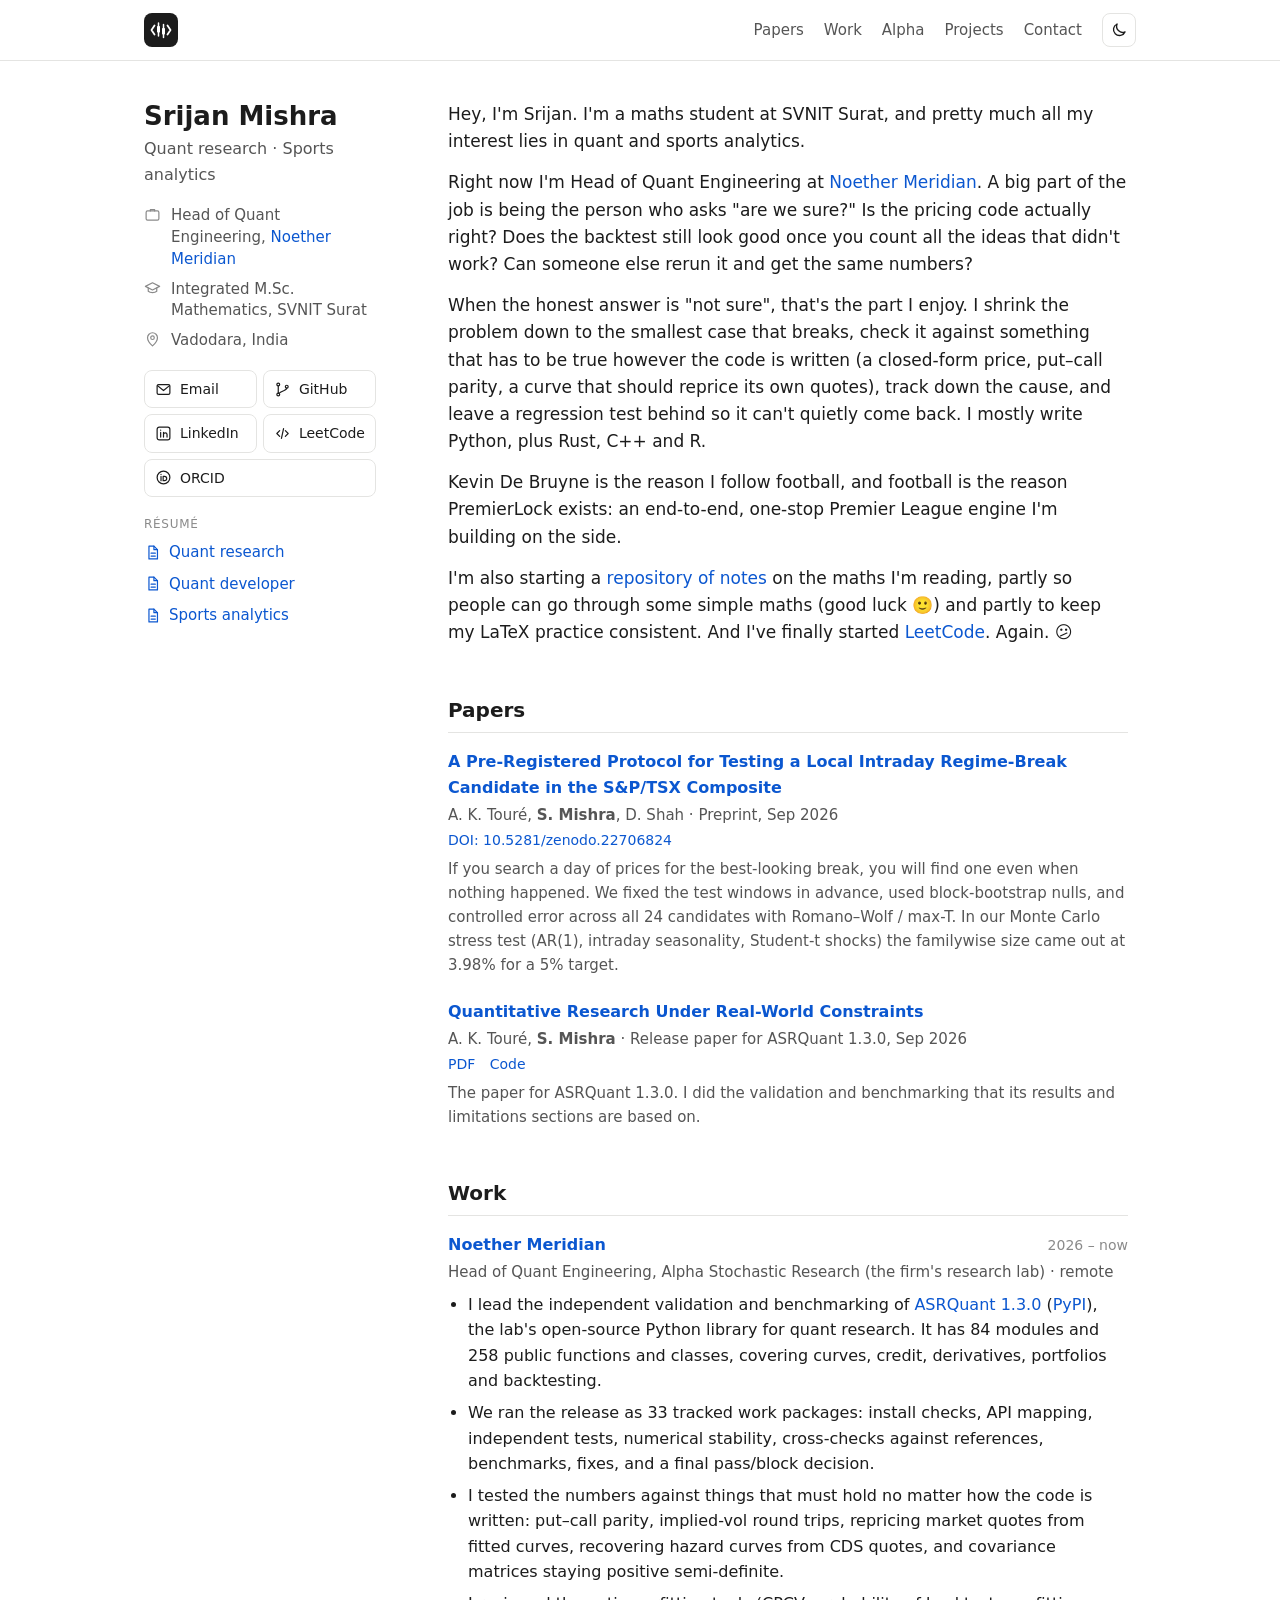
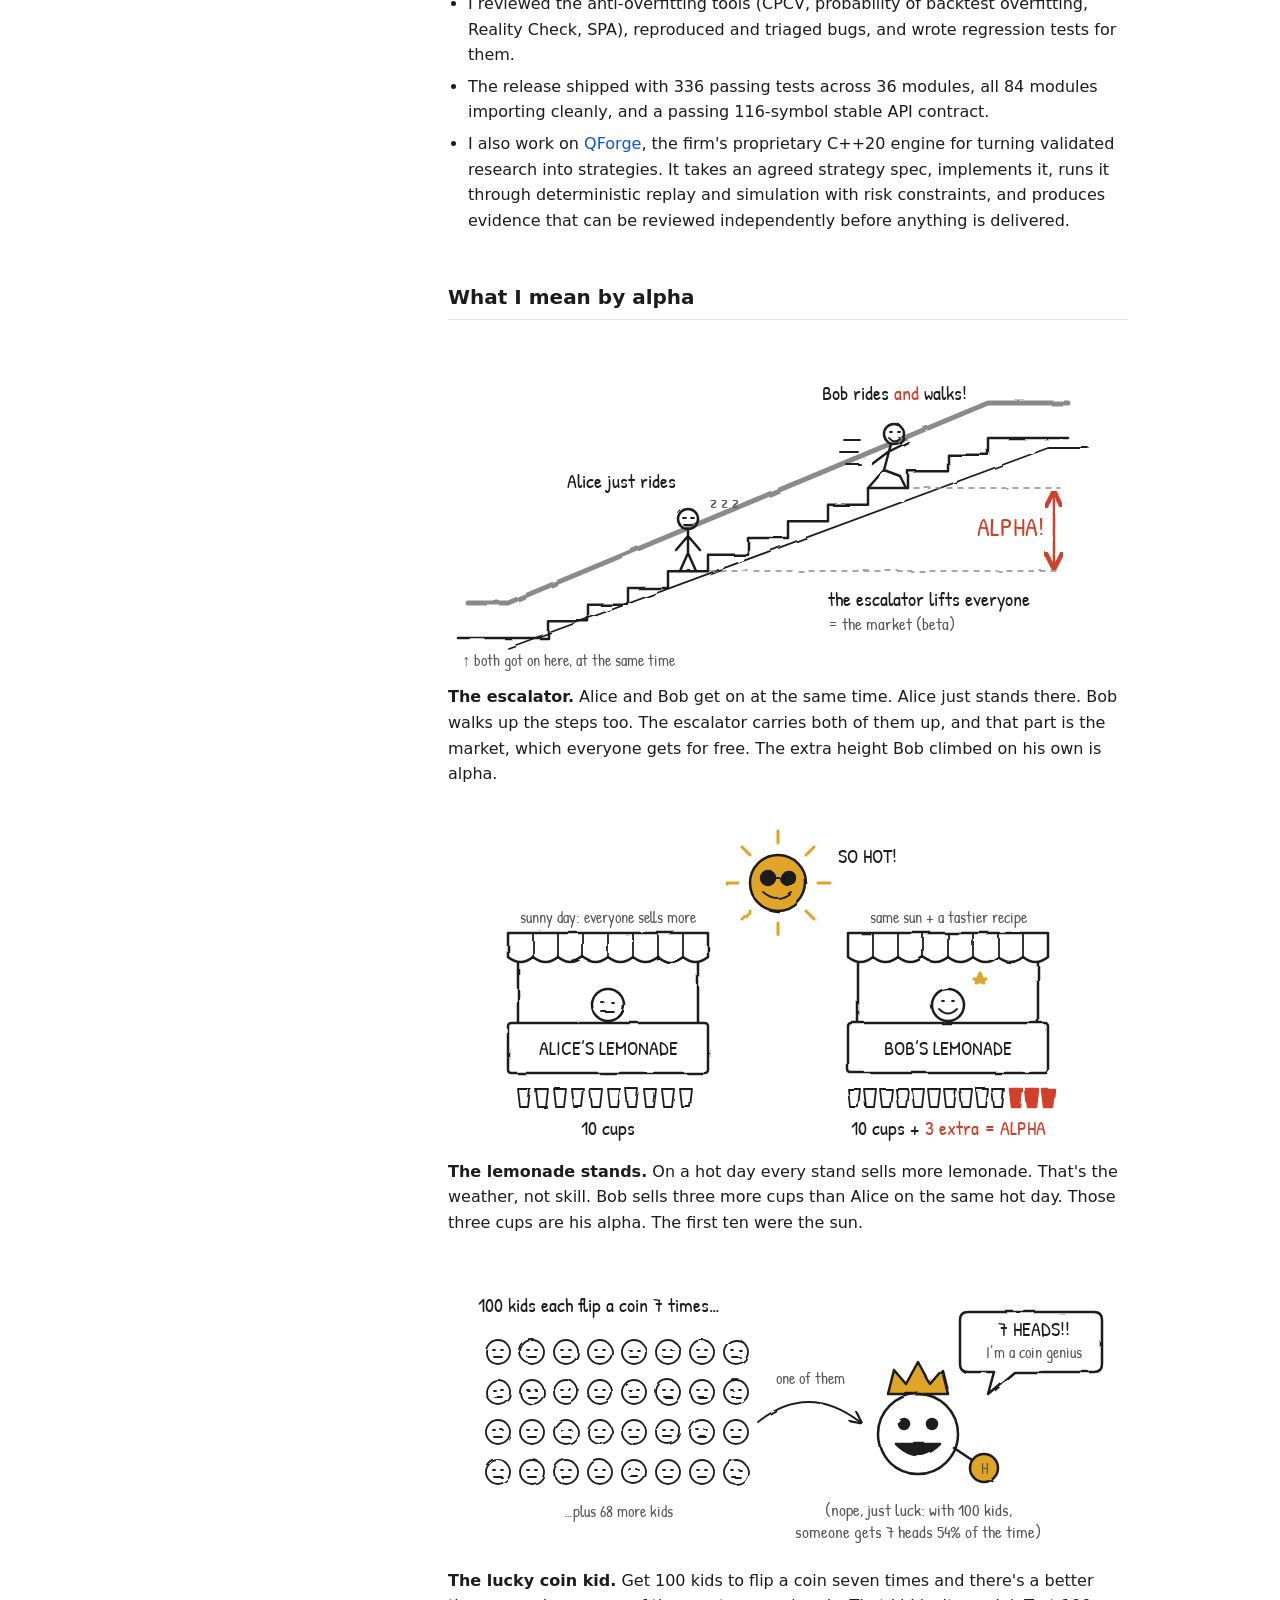
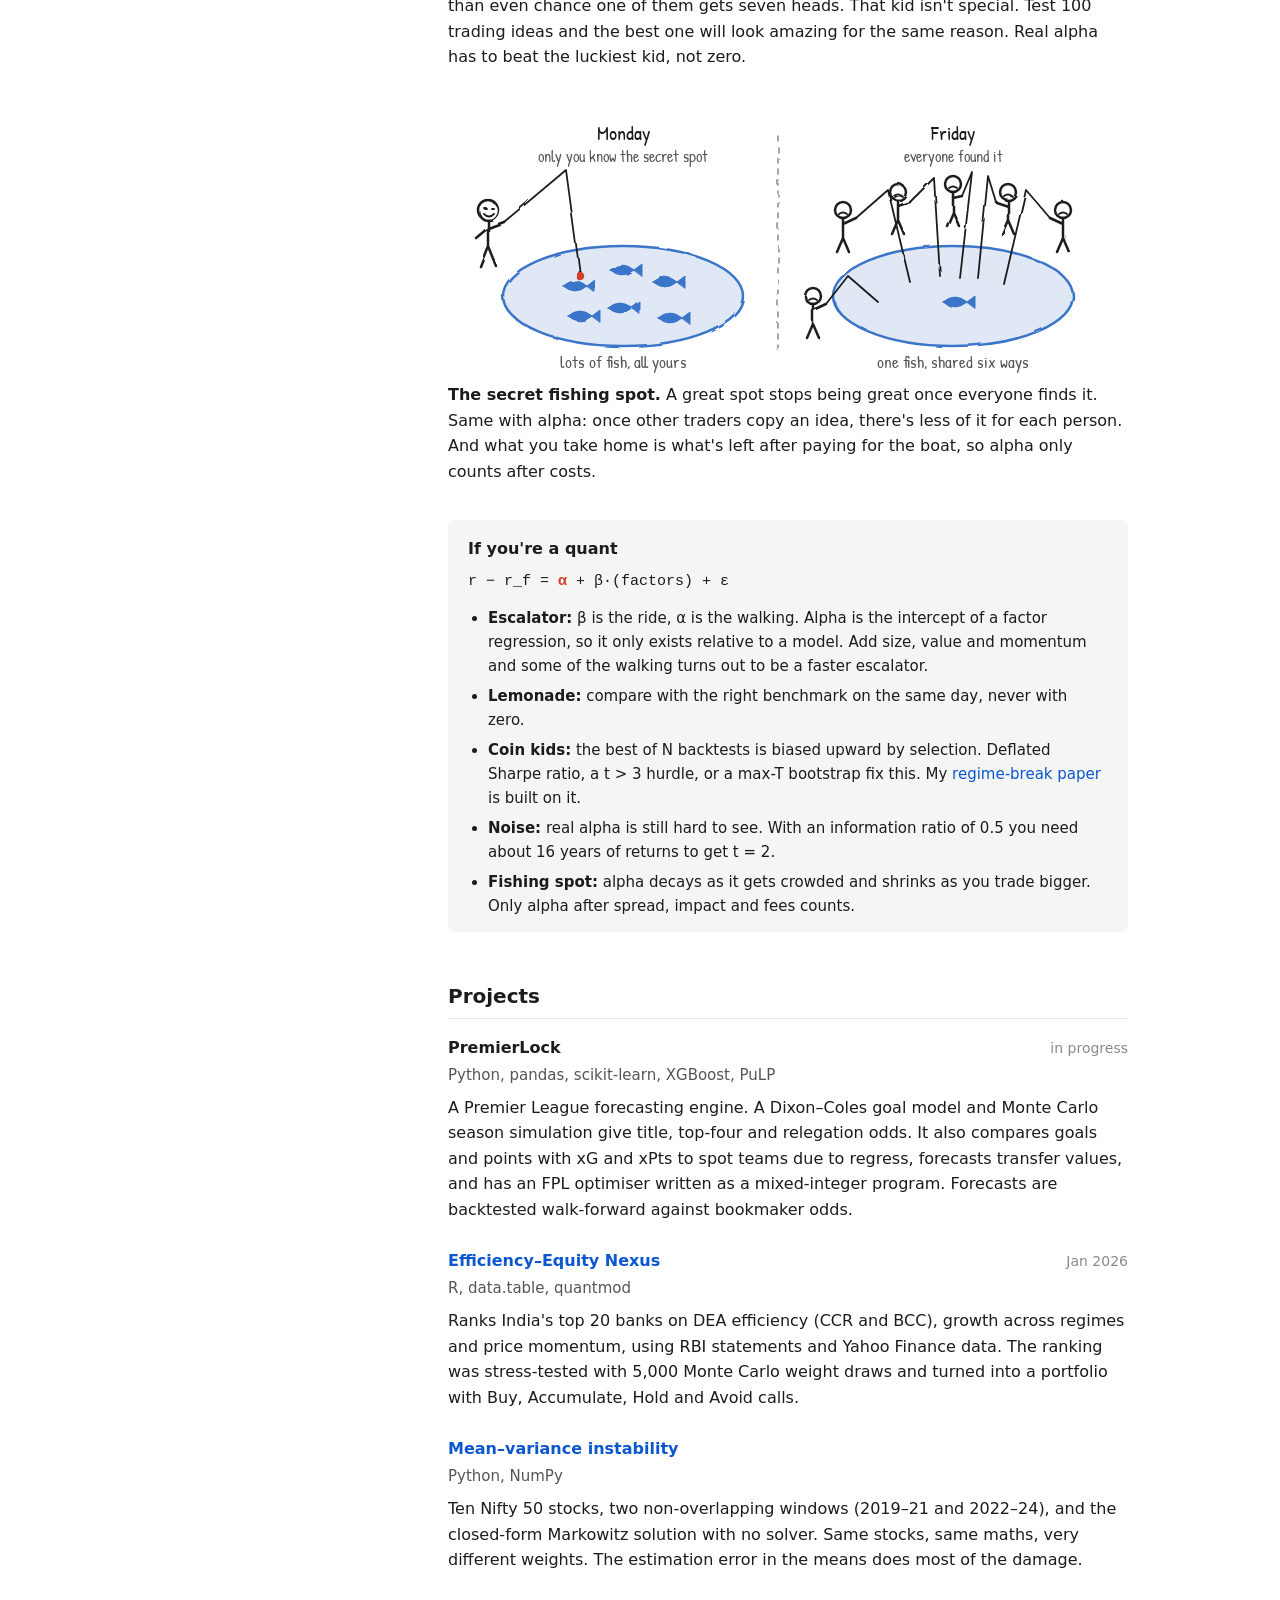
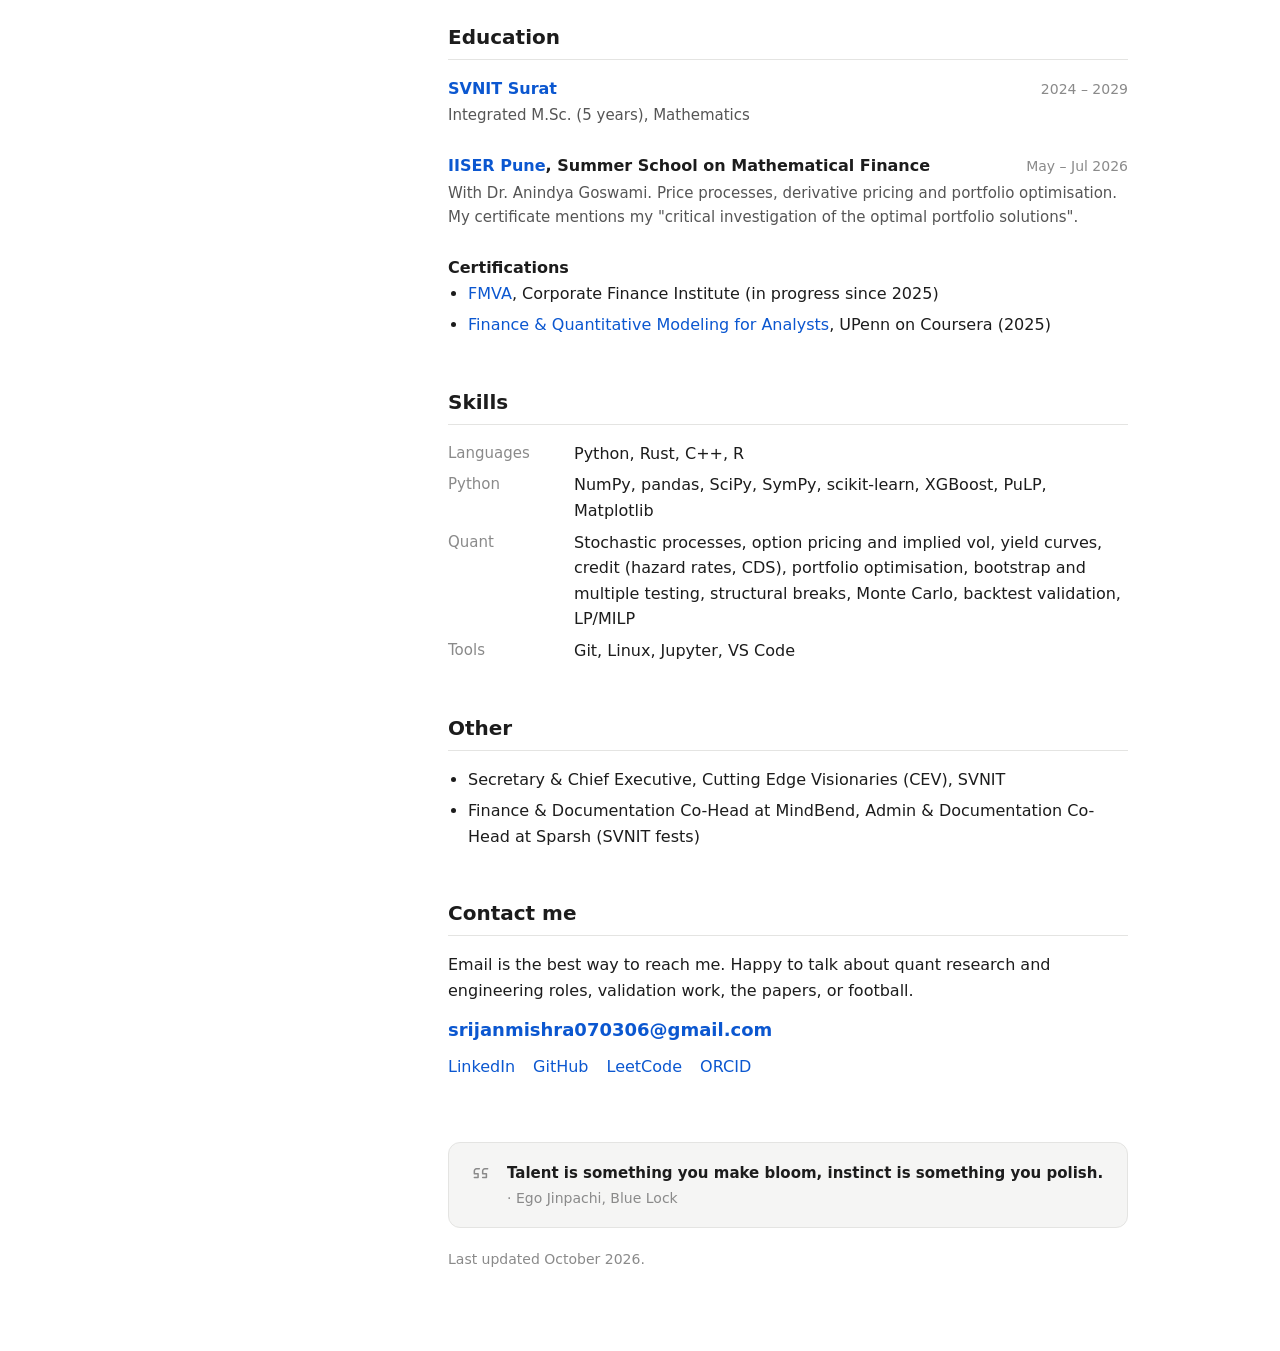
==== commit a28d9494: "Add ORCID, link preview card, search metadata, sitemap and 404 page" ====
--- a/index.html
+++ b/index.html
@@ -9,14 +9,45 @@
 <meta property="og:type" content="website">
 <meta property="og:title" content="Srijan Mishra">
 <meta property="og:description" content="Maths student at SVNIT Surat. Head of Quant Engineering at Noether Meridian. Quant research, validation and sports analytics.">
-<meta name="twitter:card" content="summary">
+<meta property="og:url" content="https://srijanm-149.github.io/">
+<meta property="og:site_name" content="Srijan Mishra">
+<meta property="og:image" content="https://srijanm-149.github.io/img/og.png">
+<meta property="og:image:width" content="1200">
+<meta property="og:image:height" content="630">
+<meta property="og:image:alt" content="Srijan Mishra · Quant research and sports analytics">
+<meta name="twitter:card" content="summary_large_image">
+<meta name="twitter:title" content="Srijan Mishra">
+<meta name="twitter:description" content="Maths student at SVNIT Surat. Head of Quant Engineering at Noether Meridian.">
+<meta name="twitter:image" content="https://srijanm-149.github.io/img/og.png">
+<link rel="canonical" href="https://srijanm-149.github.io/">
+<meta name="robots" content="index, follow">
+<script type="application/ld+json">
+{
+  "@context": "https://schema.org",
+  "@type": "Person",
+  "name": "Srijan Mishra",
+  "url": "https://srijanm-149.github.io/",
+  "image": "https://srijanm-149.github.io/img/og.png",
+  "jobTitle": "Head of Quant Engineering",
+  "worksFor": { "@type": "Organization", "name": "Noether Meridian", "url": "https://noethermeridian.com/" },
+  "alumniOf": { "@type": "CollegeOrUniversity", "name": "Sardar Vallabhbhai National Institute of Technology, Surat" },
+  "address": { "@type": "PostalAddress", "addressLocality": "Vadodara", "addressCountry": "IN" },
+  "knowsAbout": ["Quantitative finance", "Model validation", "Sports analytics", "Python", "Rust", "C++", "R"],
+  "sameAs": [
+    "https://github.com/SRIJANM-149",
+    "https://www.linkedin.com/in/srijanmishra2006/",
+    "https://leetcode.com/u/Srijan_Q/",
+    "https://orcid.org/0009-0008-2937-7115"
+  ]
+}
+</script>
 <meta name="theme-color" content="#ffffff" media="(prefers-color-scheme: light)">
 <meta name="theme-color" content="#131313" media="(prefers-color-scheme: dark)">
 <link rel="icon" type="image/svg+xml" href="img/icon-code.svg">
 <link rel="preconnect" href="https://fonts.googleapis.com">
 <link rel="preconnect" href="https://fonts.gstatic.com" crossorigin>
 <link href="https://fonts.googleapis.com/css2?family=Patrick+Hand&display=swap" rel="stylesheet">
-<link rel="stylesheet" href="assets/style.css?v=17">
+<link rel="stylesheet" href="assets/style.css?v=19">
 <script>
   try { var t = localStorage.getItem("theme"); if (t === "light" || t === "dark") document.documentElement.dataset.theme = t; } catch (e) {}
 </script>
@@ -82,7 +113,7 @@
       <li><a href="https://github.com/SRIJANM-149"><svg class="ic" viewBox="0 0 24 24" aria-hidden="true"><circle cx="6" cy="5" r="2"/><circle cx="6" cy="19" r="2"/><circle cx="18" cy="8" r="2"/><path d="M6 7v10M18 10c0 4-6 3-11 7.5"/></svg>GitHub</a></li>
       <li><a href="https://www.linkedin.com/in/srijanmishra2006/"><svg class="ic" viewBox="0 0 24 24" aria-hidden="true"><rect x="3" y="3" width="18" height="18" rx="3"/><path d="M8 10.5V17M8 7.2v.1M12 17v-3.5a2.5 2.5 0 0 1 5 0V17M12 10.5V17"/></svg>LinkedIn</a></li>
       <li><a href="https://leetcode.com/u/Srijan_Q/"><svg class="ic" viewBox="0 0 24 24" aria-hidden="true"><path d="m8 8-4 4 4 4M16 8l4 4-4 4M13.5 5l-3 14"/></svg>LeetCode</a></li>
-      <!-- <li><a href="https://orcid.org/XXXX-XXXX-XXXX-XXXX">ORCID</a></li> -->
+      <li class="wide"><a href="https://orcid.org/0009-0008-2937-7115" title="ORCID 0009-0008-2937-7115"><svg class="ic" viewBox="0 0 24 24" aria-hidden="true"><circle cx="12" cy="12" r="9"/><path d="M8.5 10.5V16.5M8.5 7.6v.1M11.5 16.5v-6h2a3 3 0 0 1 0 6z"/></svg>ORCID</a></li>
     </ul>
 
     <p class="label">Résumé</p>
@@ -467,6 +498,7 @@
         <li><a href="https://www.linkedin.com/in/srijanmishra2006/">LinkedIn</a></li>
         <li><a href="https://github.com/SRIJANM-149">GitHub</a></li>
         <li><a href="https://leetcode.com/u/Srijan_Q/">LeetCode</a></li>
+        <li><a href="https://orcid.org/0009-0008-2937-7115">ORCID</a></li>
       </ul>
     </section>
 
--- a/assets/style.css
+++ b/assets/style.css
@@ -170,6 +170,7 @@
 .facts .ic { margin-top: 1px; color: var(--text-3); }
 .social { list-style: none; padding: 0; margin: 0 0 20px; display: grid; grid-template-columns: 1fr 1fr; gap: 6px; }
 .social li { margin: 0; }
+.social li.wide { grid-column: 1 / -1; }
 .social a { display: flex; align-items: center; gap: 8px; padding: 7px 10px; border: 1px solid var(--line); border-radius: 8px; color: var(--text); font-size: 14px; }
 .social a:hover { background: var(--bg-2); text-decoration: none; }
 .side .label { font-size: 12px; text-transform: uppercase; letter-spacing: .06em; color: var(--text-3); margin: 0 0 6px; }
@@ -177,9 +178,10 @@
 .cv li { margin: 0 0 4px; }
 .cv a { display: inline-flex; align-items: center; gap: 8px; }
 @media (max-width: 820px) {
-  .social { grid-template-columns: repeat(4, auto); justify-content: start; }
-}
-@media (max-width: 480px) { .social { grid-template-columns: 1fr 1fr; } }
+  .social { display: flex; flex-wrap: wrap; }
+  .social li.wide { grid-column: auto; }
+}
+@media (max-width: 480px) { .social { display: grid; grid-template-columns: 1fr 1fr; } .social li.wide { grid-column: 1 / -1; } }
 
 /* ---- quote + visitor card ---- */
 .quote-card { margin-top: 56px; display: flex; align-items: center; gap: 16px; padding: 18px 22px; border: 1px solid var(--line); border-radius: 12px; background: var(--bg-2); }
@@ -237,3 +239,11 @@
   .pl-stroke { stroke-dashoffset: 0; }
   #preloader { transition: none; }
 }
+
+/* ---- 404 ---- */
+.nf { min-height: calc(100vh - 140px); display: flex; flex-direction: column; align-items: center; justify-content: center; text-align: center; padding: 40px 16px; }
+.nf .code { font-family: var(--mono); font-size: 14px; color: var(--text-3); margin: 0 0 8px; }
+.nf h1 { font-size: 32px; margin: 0 0 10px; }
+.nf p { color: var(--text-2); max-width: 440px; }
+.nf .home { display: inline-flex; margin-top: 12px; padding: 9px 16px; border: 1px solid var(--line); border-radius: 8px; color: var(--text); }
+.nf .home:hover { background: var(--bg-2); text-decoration: none; }
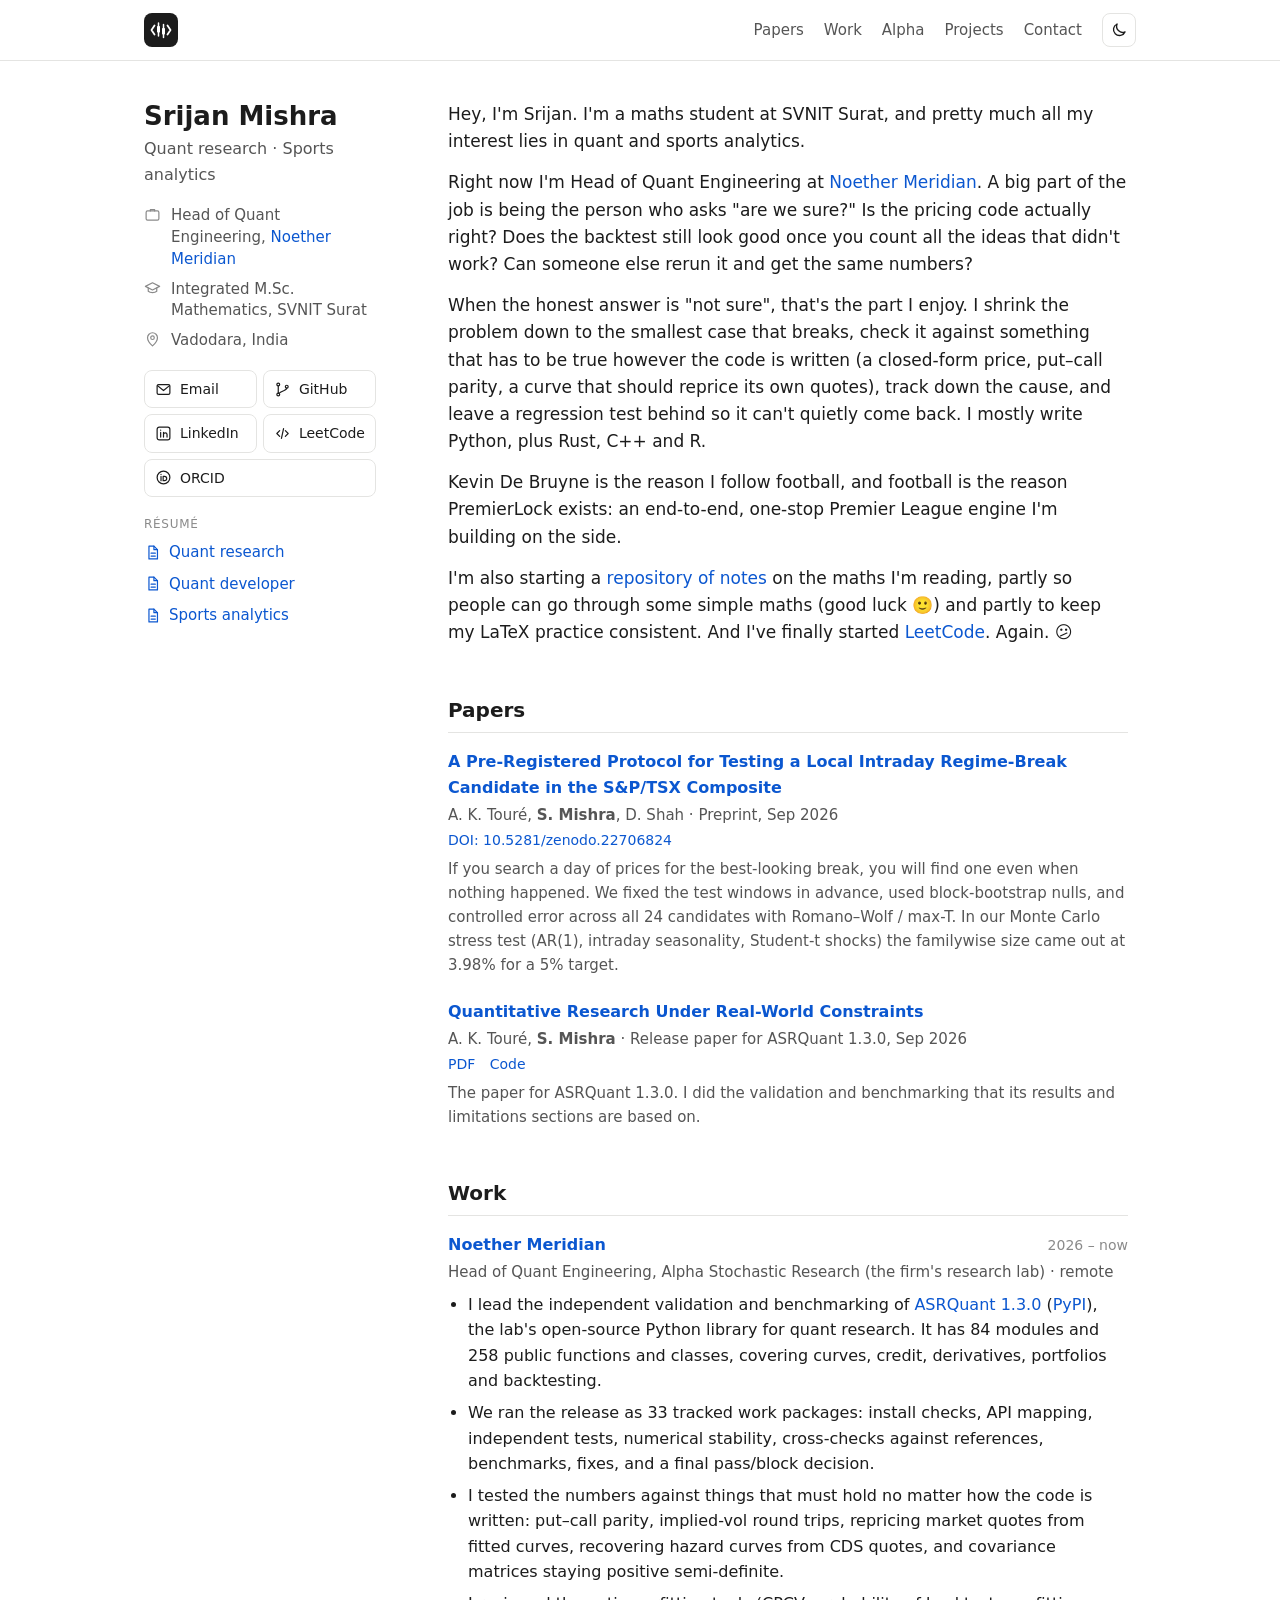
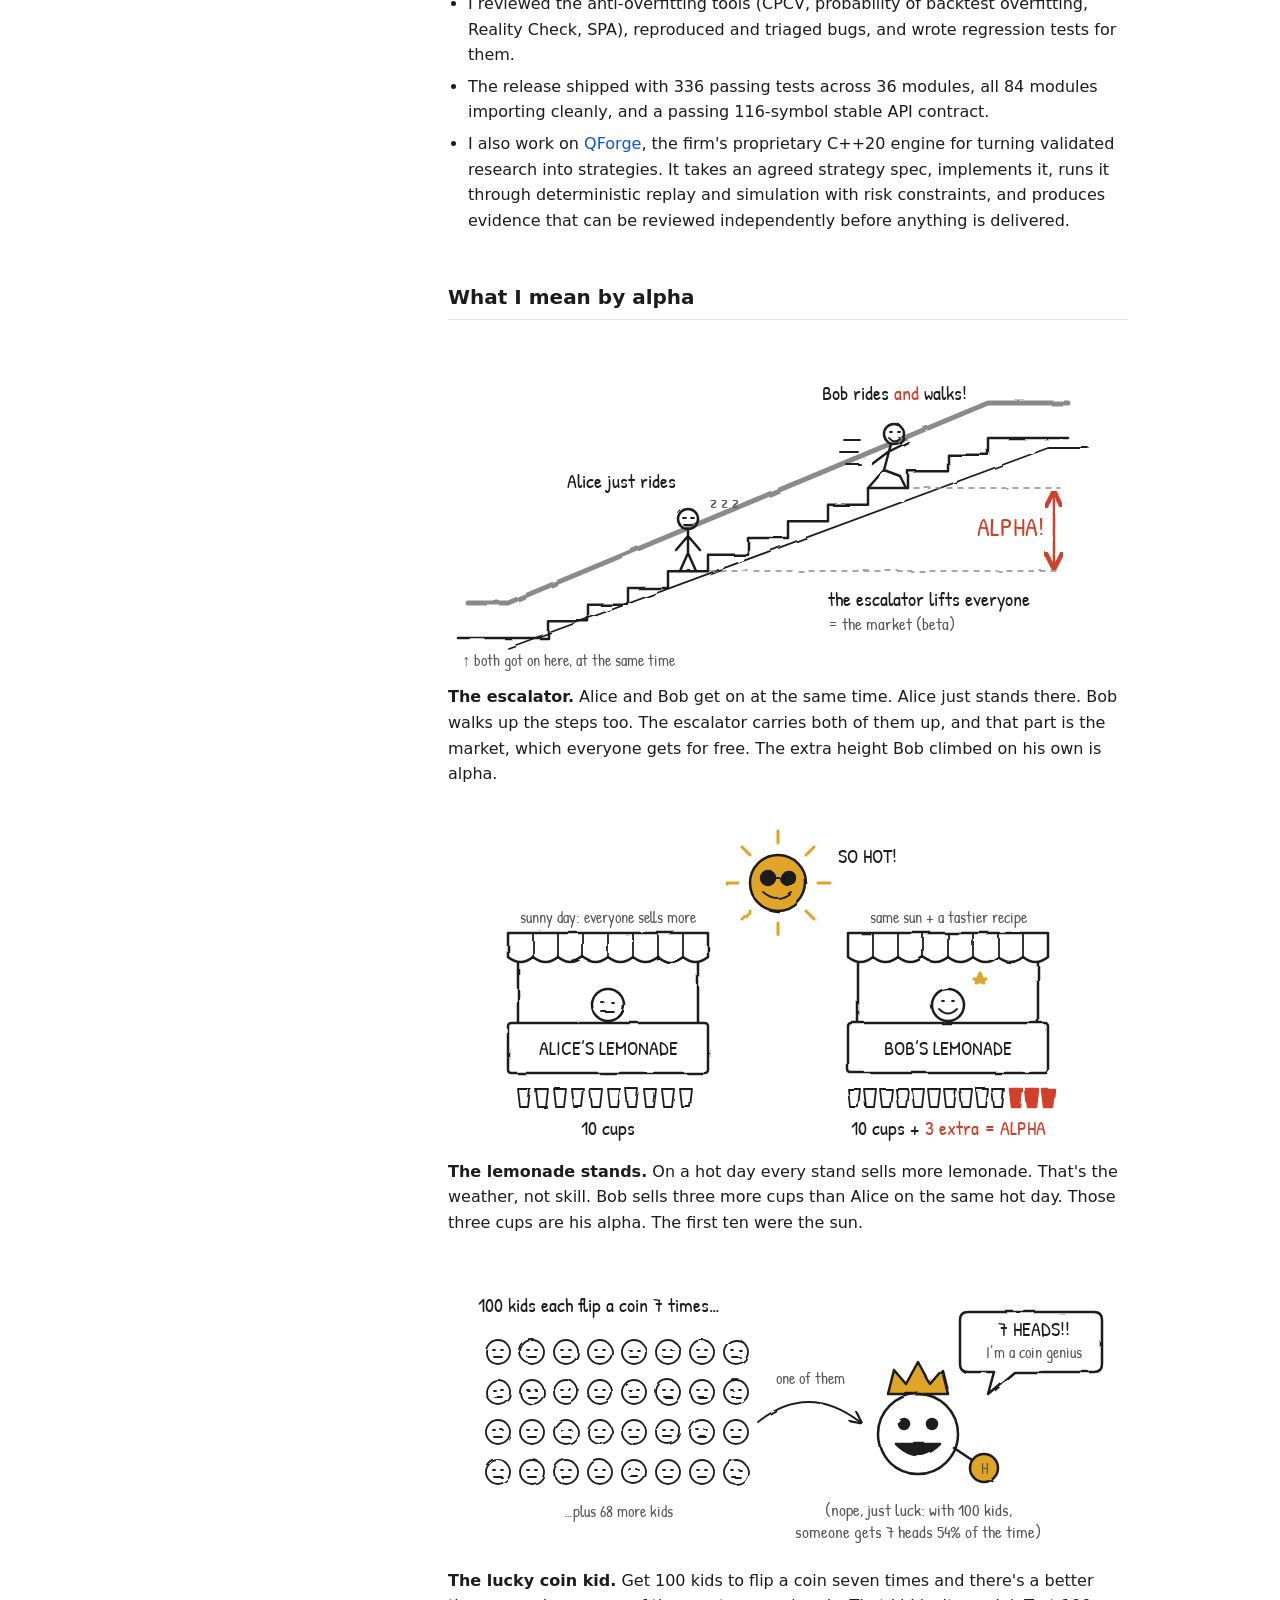
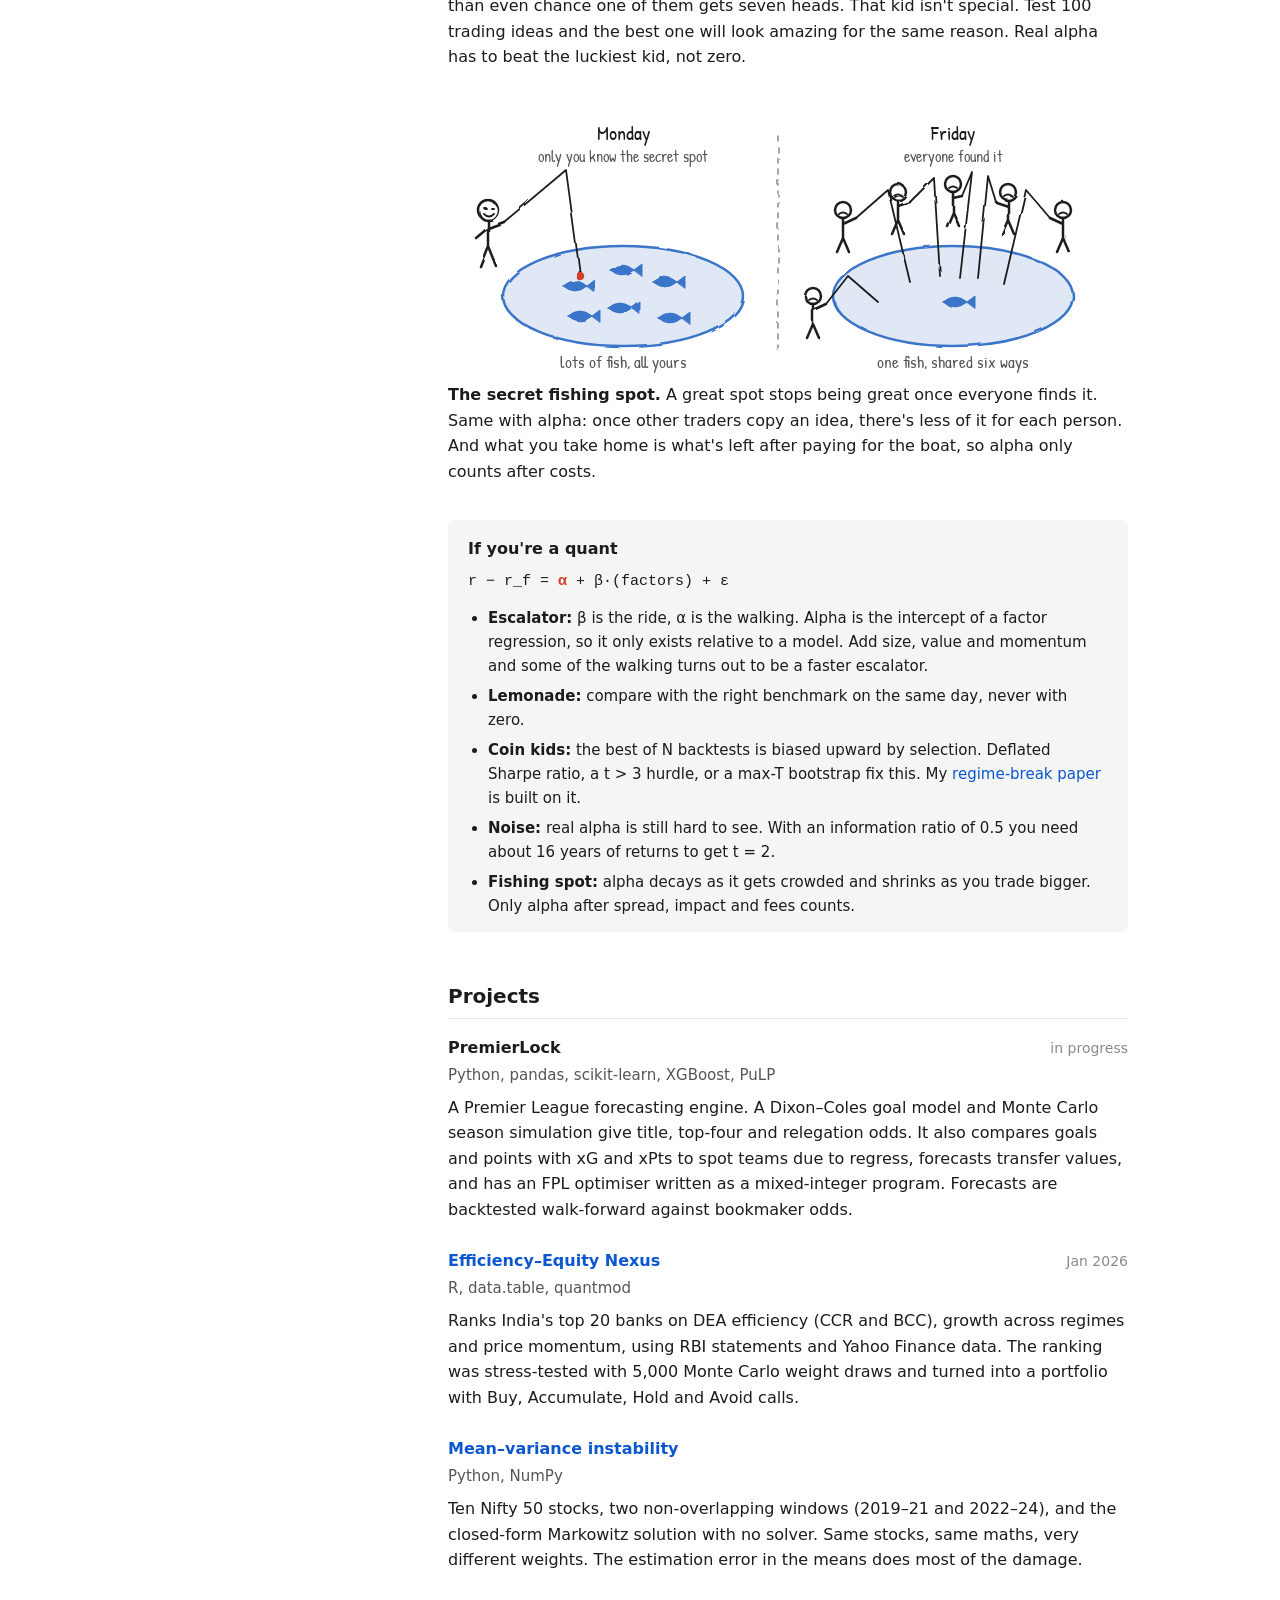
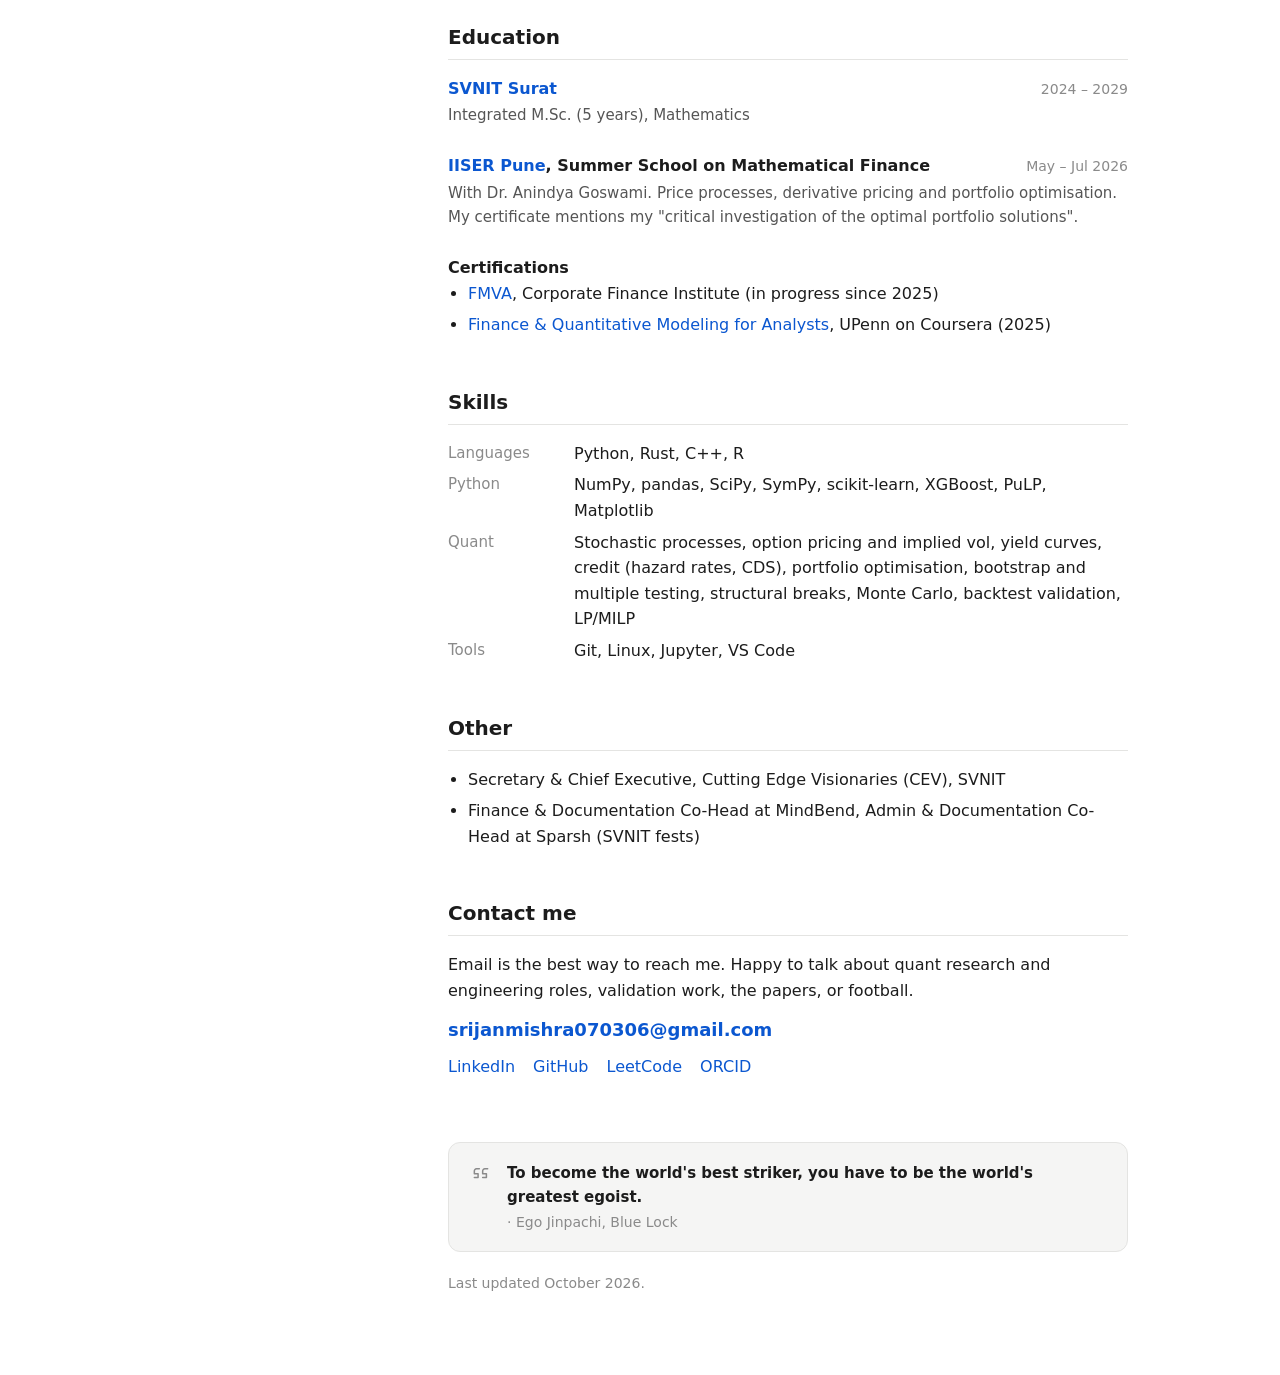
==== commit b05eda01: "Add Google Search Console verification" ====
--- a/index.html
+++ b/index.html
@@ -21,6 +21,7 @@
 <meta name="twitter:image" content="https://srijanm-149.github.io/img/og.png">
 <link rel="canonical" href="https://srijanm-149.github.io/">
 <meta name="robots" content="index, follow">
+<meta name="google-site-verification" content="_PoeW4BMkiNaqqGJSaXYiYPbLqBYTv4Mj8OxICNfTSU">
 <script type="application/ld+json">
 {
   "@context": "https://schema.org",
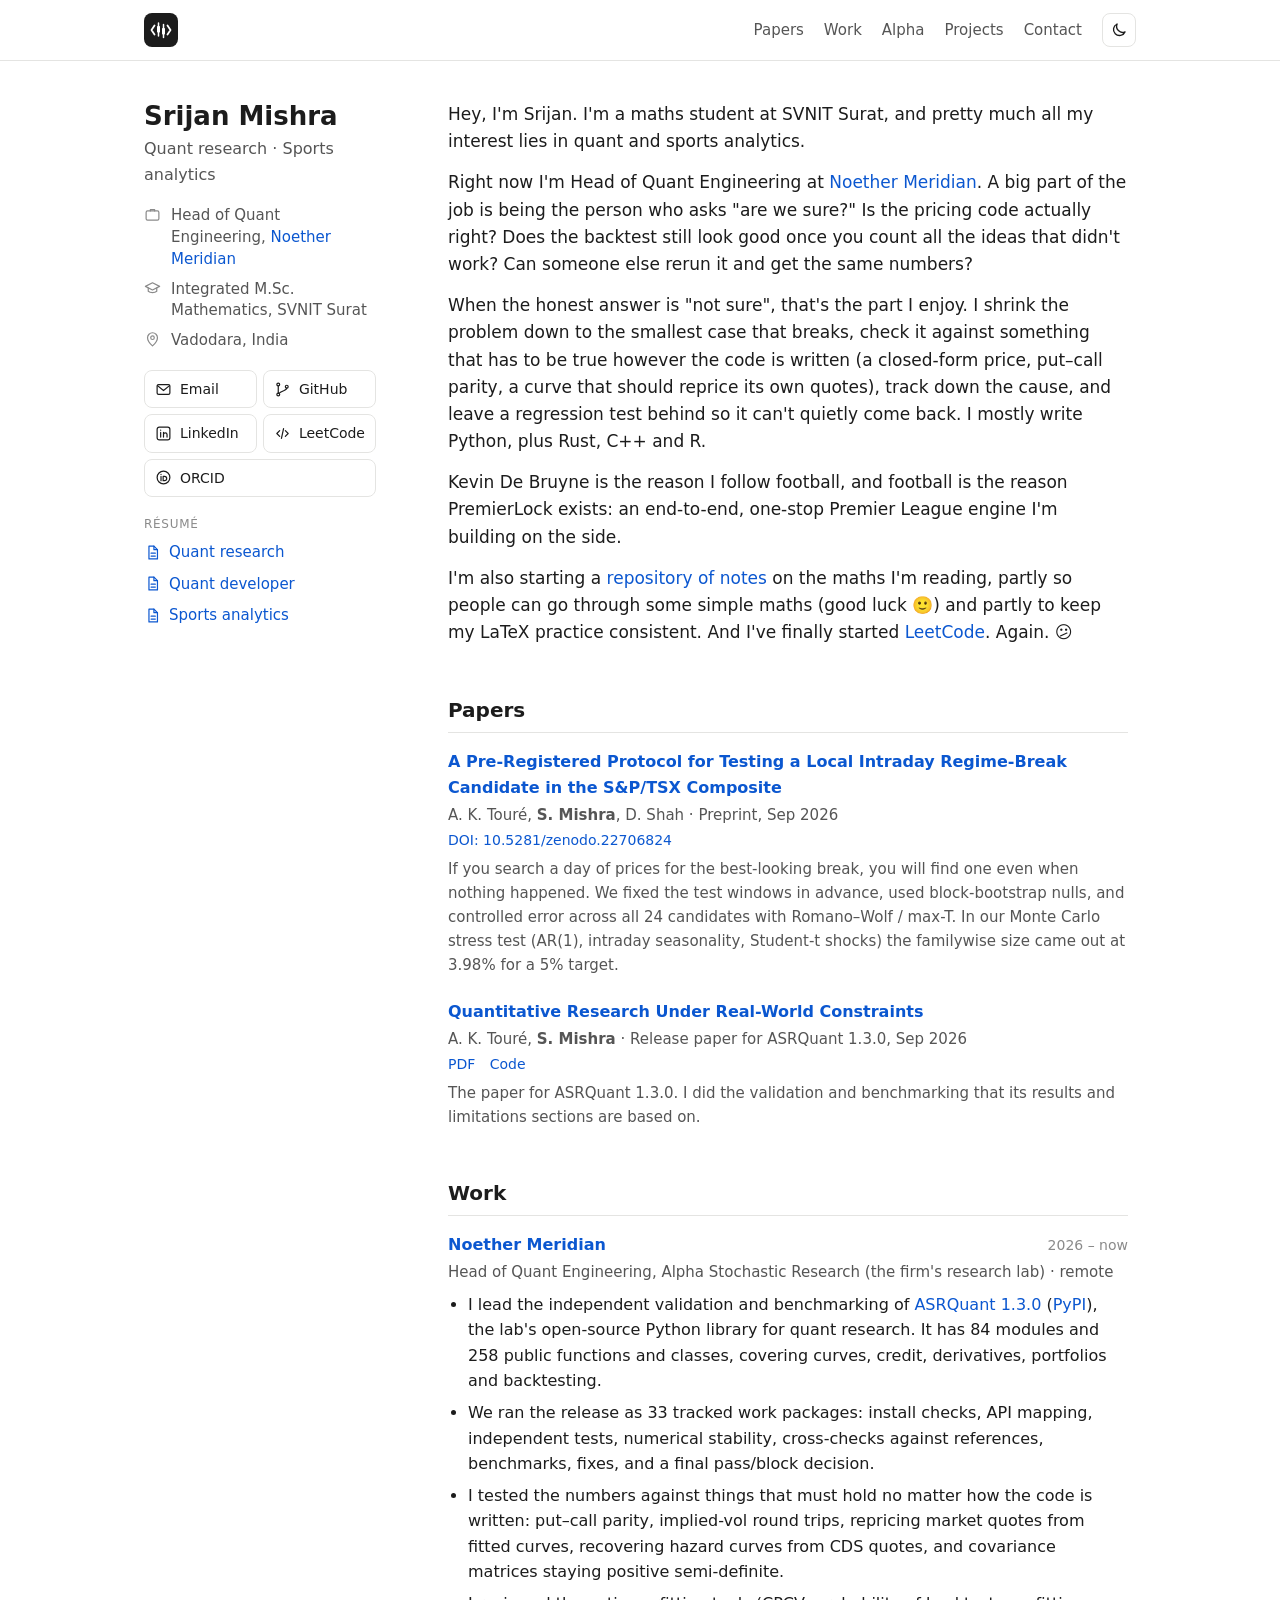
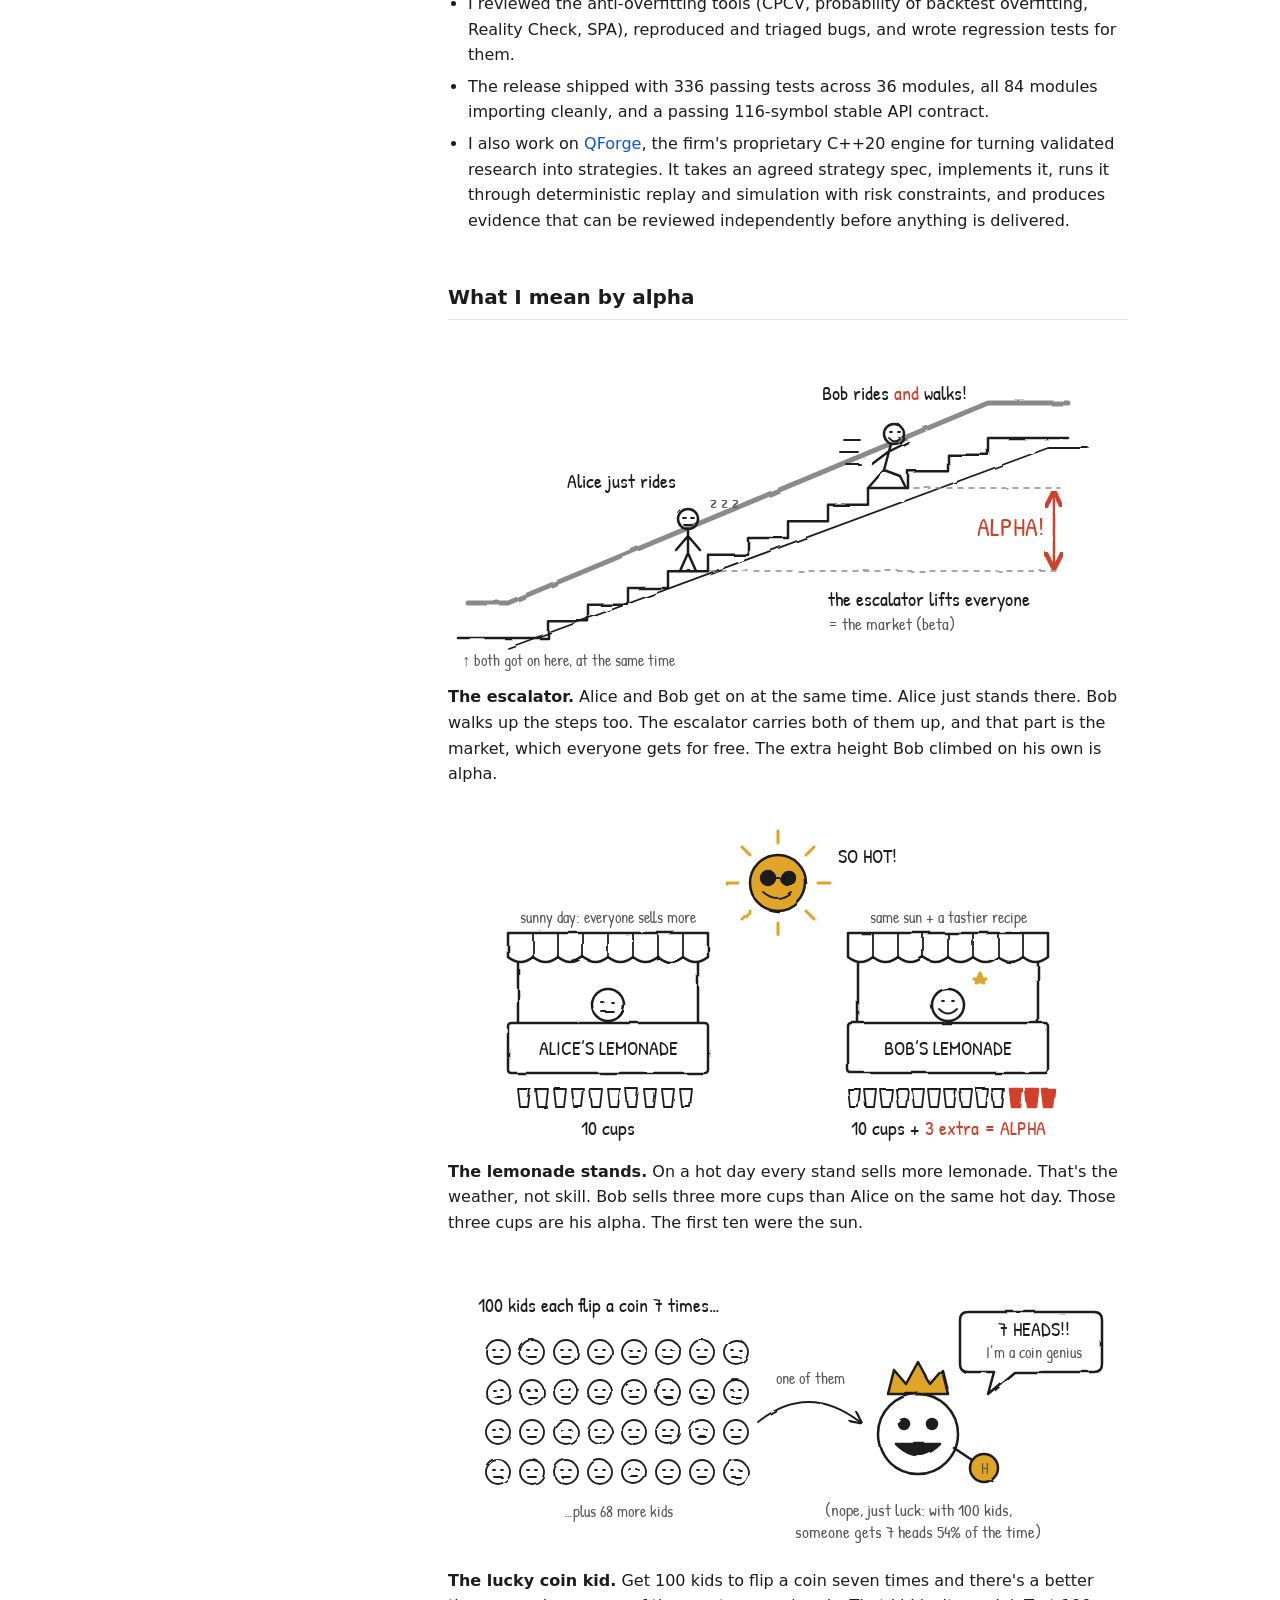
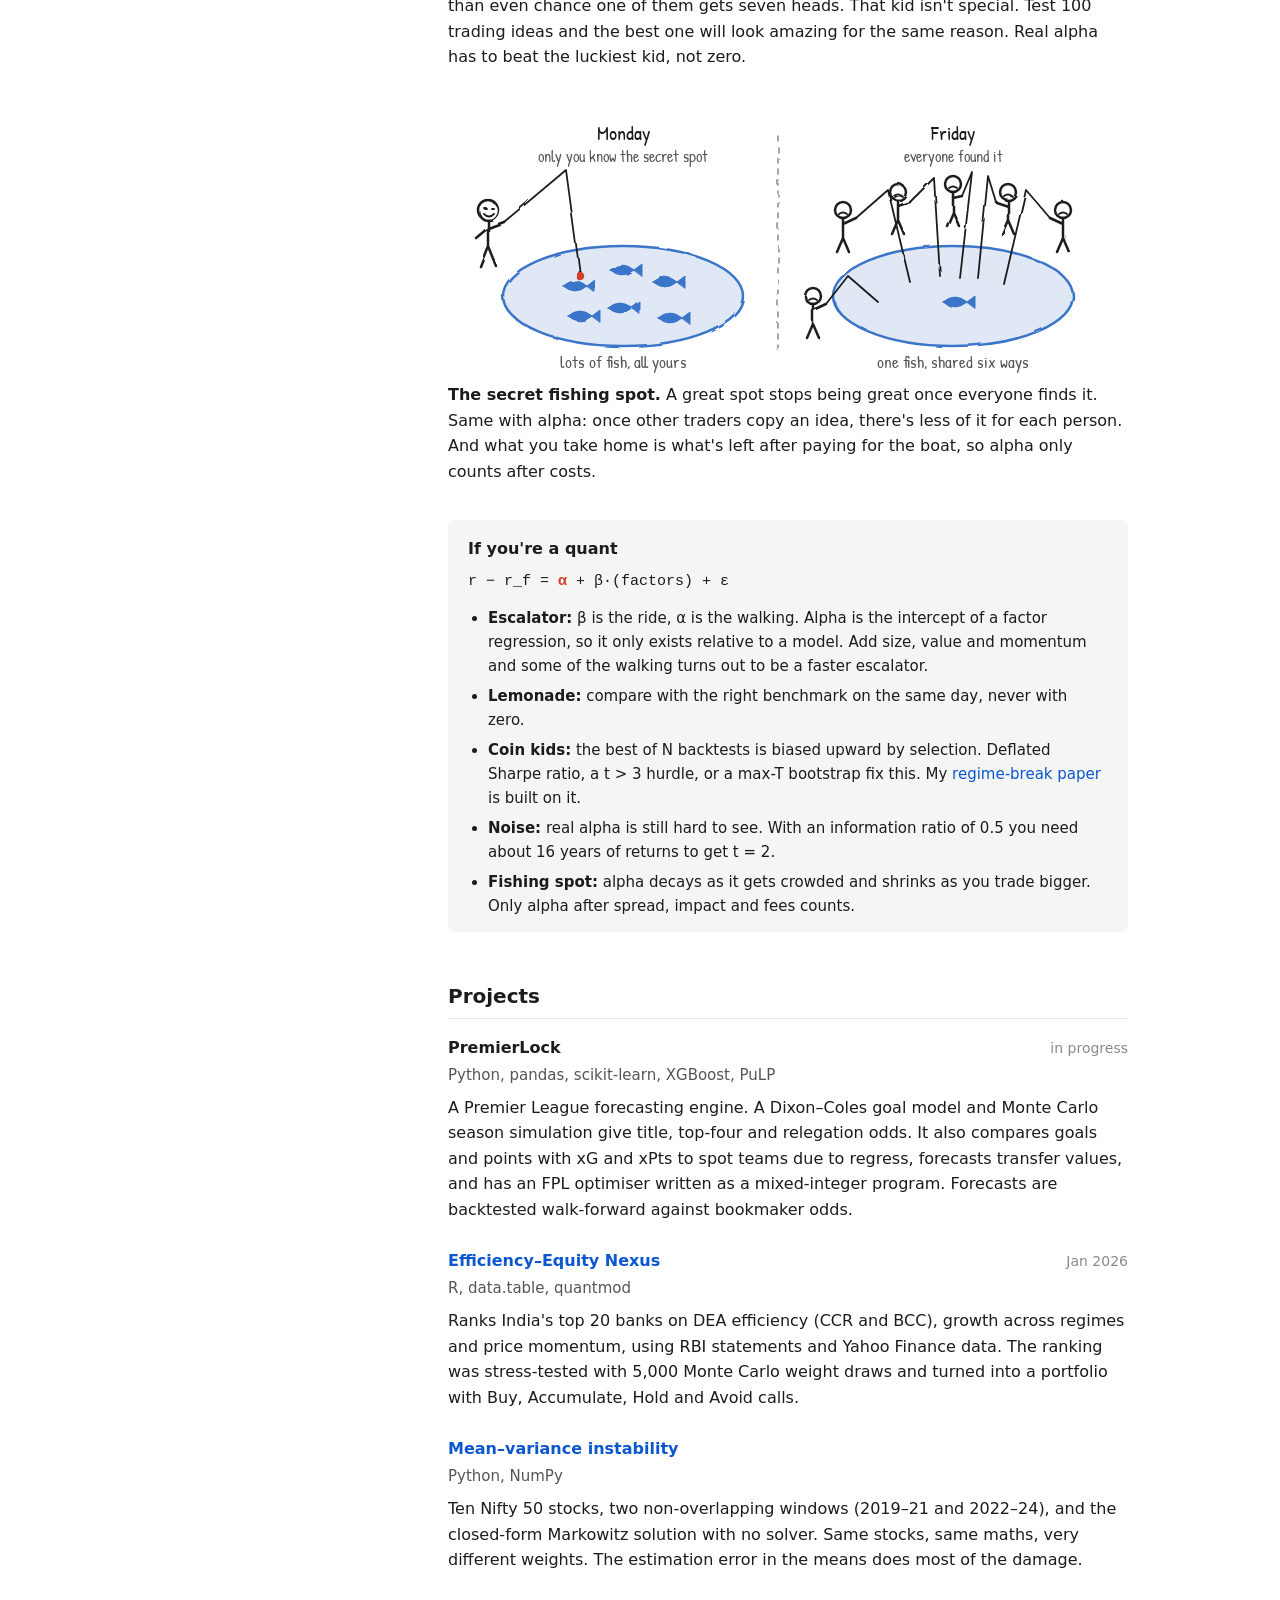
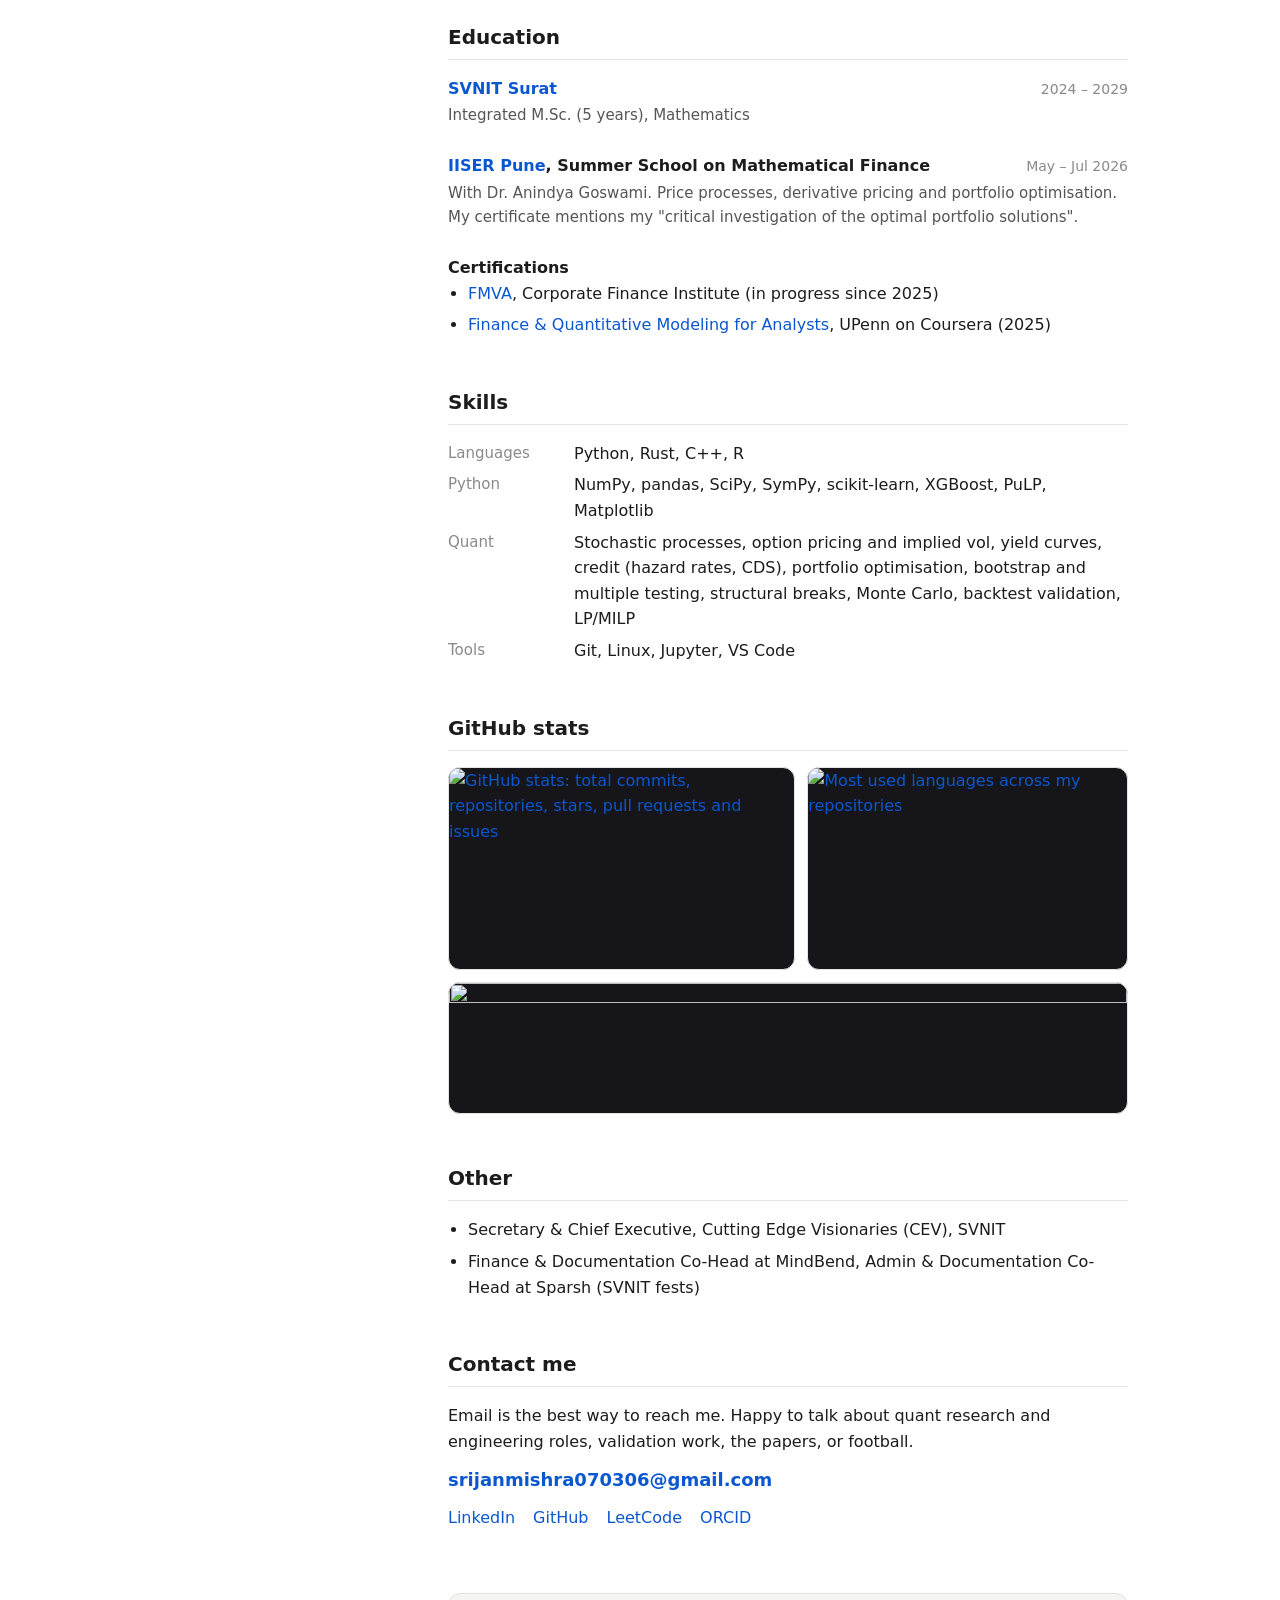
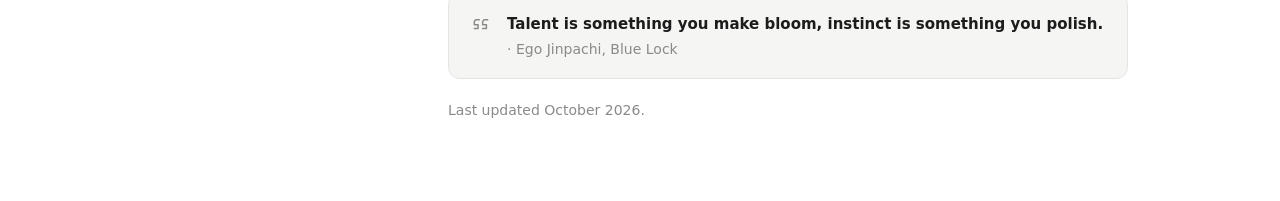
==== commit 1608dc41: "Add GitHub stats cards from the profile README" ====
--- a/index.html
+++ b/index.html
@@ -48,7 +48,7 @@
 <link rel="preconnect" href="https://fonts.googleapis.com">
 <link rel="preconnect" href="https://fonts.gstatic.com" crossorigin>
 <link href="https://fonts.googleapis.com/css2?family=Patrick+Hand&display=swap" rel="stylesheet">
-<link rel="stylesheet" href="assets/style.css?v=19">
+<link rel="stylesheet" href="assets/style.css?v=21">
 <script>
   try { var t = localStorage.getItem("theme"); if (t === "light" || t === "dark") document.documentElement.dataset.theme = t; } catch (e) {}
 </script>
@@ -482,6 +482,15 @@
       </dl>
     </section>
 
+    <section id="github">
+      <h2>GitHub stats</h2>
+      <div class="gh-cards">
+        <a class="gh-card gh-stats" href="https://github.com/SRIJANM-149"><img src="https://raw.githubusercontent.com/SRIJANM-149/SRIJANM-149/main/stats.svg" alt="GitHub stats: total commits, repositories, stars, pull requests and issues" width="325" height="190" loading="lazy"></a>
+        <a class="gh-card gh-langs" href="https://github.com/SRIJANM-149?tab=repositories"><img src="https://raw.githubusercontent.com/SRIJANM-149/SRIJANM-149/main/langs.svg" alt="Most used languages across my repositories" width="300" height="190" loading="lazy"></a>
+        <a class="gh-card gh-activity" href="https://github.com/SRIJANM-149" aria-label="Activity: active days, longest streak and last commit"><img class="gh-act-full" src="https://raw.githubusercontent.com/SRIJANM-149/SRIJANM-149/main/activity.svg" alt="" width="600" height="115" loading="lazy"><span class="gh-act-crops" aria-hidden="true"><span class="gh-crop gh-crop1"><img src="https://raw.githubusercontent.com/SRIJANM-149/SRIJANM-149/main/activity.svg" alt="" loading="lazy"></span><span class="gh-crop gh-crop2"><img src="https://raw.githubusercontent.com/SRIJANM-149/SRIJANM-149/main/activity.svg" alt="" loading="lazy"></span><span class="gh-crop gh-crop3"><img src="https://raw.githubusercontent.com/SRIJANM-149/SRIJANM-149/main/activity.svg" alt="" loading="lazy"></span></span></a>
+      </div>
+    </section>
+
     <section id="other">
       <h2>Other</h2>
       <ul>
--- a/assets/style.css
+++ b/assets/style.css
@@ -247,3 +247,24 @@
 .nf p { color: var(--text-2); max-width: 440px; }
 .nf .home { display: inline-flex; margin-top: 12px; padding: 9px 16px; border: 1px solid var(--line); border-radius: 8px; color: var(--text); }
 .nf .home:hover { background: var(--bg-2); text-decoration: none; }
+
+/* ---- GitHub stats: the README's cards, on a dark tile so gold text stays readable in both themes ---- */
+.gh-cards { display: flex; flex-wrap: wrap; gap: 12px; }
+.gh-card { display: block; min-width: 0; background: #15151a; border: 1px solid var(--line); border-radius: 12px; overflow: hidden; }
+.gh-card:hover { border-color: var(--text-3); }
+.gh-card img { display: block; width: 100%; height: auto; }
+.gh-stats { flex: 325 1 0; }
+.gh-langs { flex: 300 1 0; }
+.gh-activity { flex: 1 1 100%; }
+.gh-act-crops { display: none; }
+@media (max-width: 600px) {
+  .gh-stats, .gh-langs { flex: 1 1 100%; }
+  /* Scaled to phone width the activity labels would be ~7px, so show each of its three columns as its own window */
+  .gh-act-full { display: none !important; }
+  .gh-act-crops { display: flex; padding: 6px 4px; }
+  .gh-crop { position: relative; flex: 1 1 0; min-width: 0; padding-bottom: 16.67%; overflow: hidden; }
+  .gh-card .gh-crop img { position: absolute; top: -64.6%; width: 461.5%; max-width: none; height: auto; }
+  .gh-crop1 img { left: -30.77%; }
+  .gh-crop2 img { left: -180.77%; }
+  .gh-crop3 img { left: -330.77%; }
+}
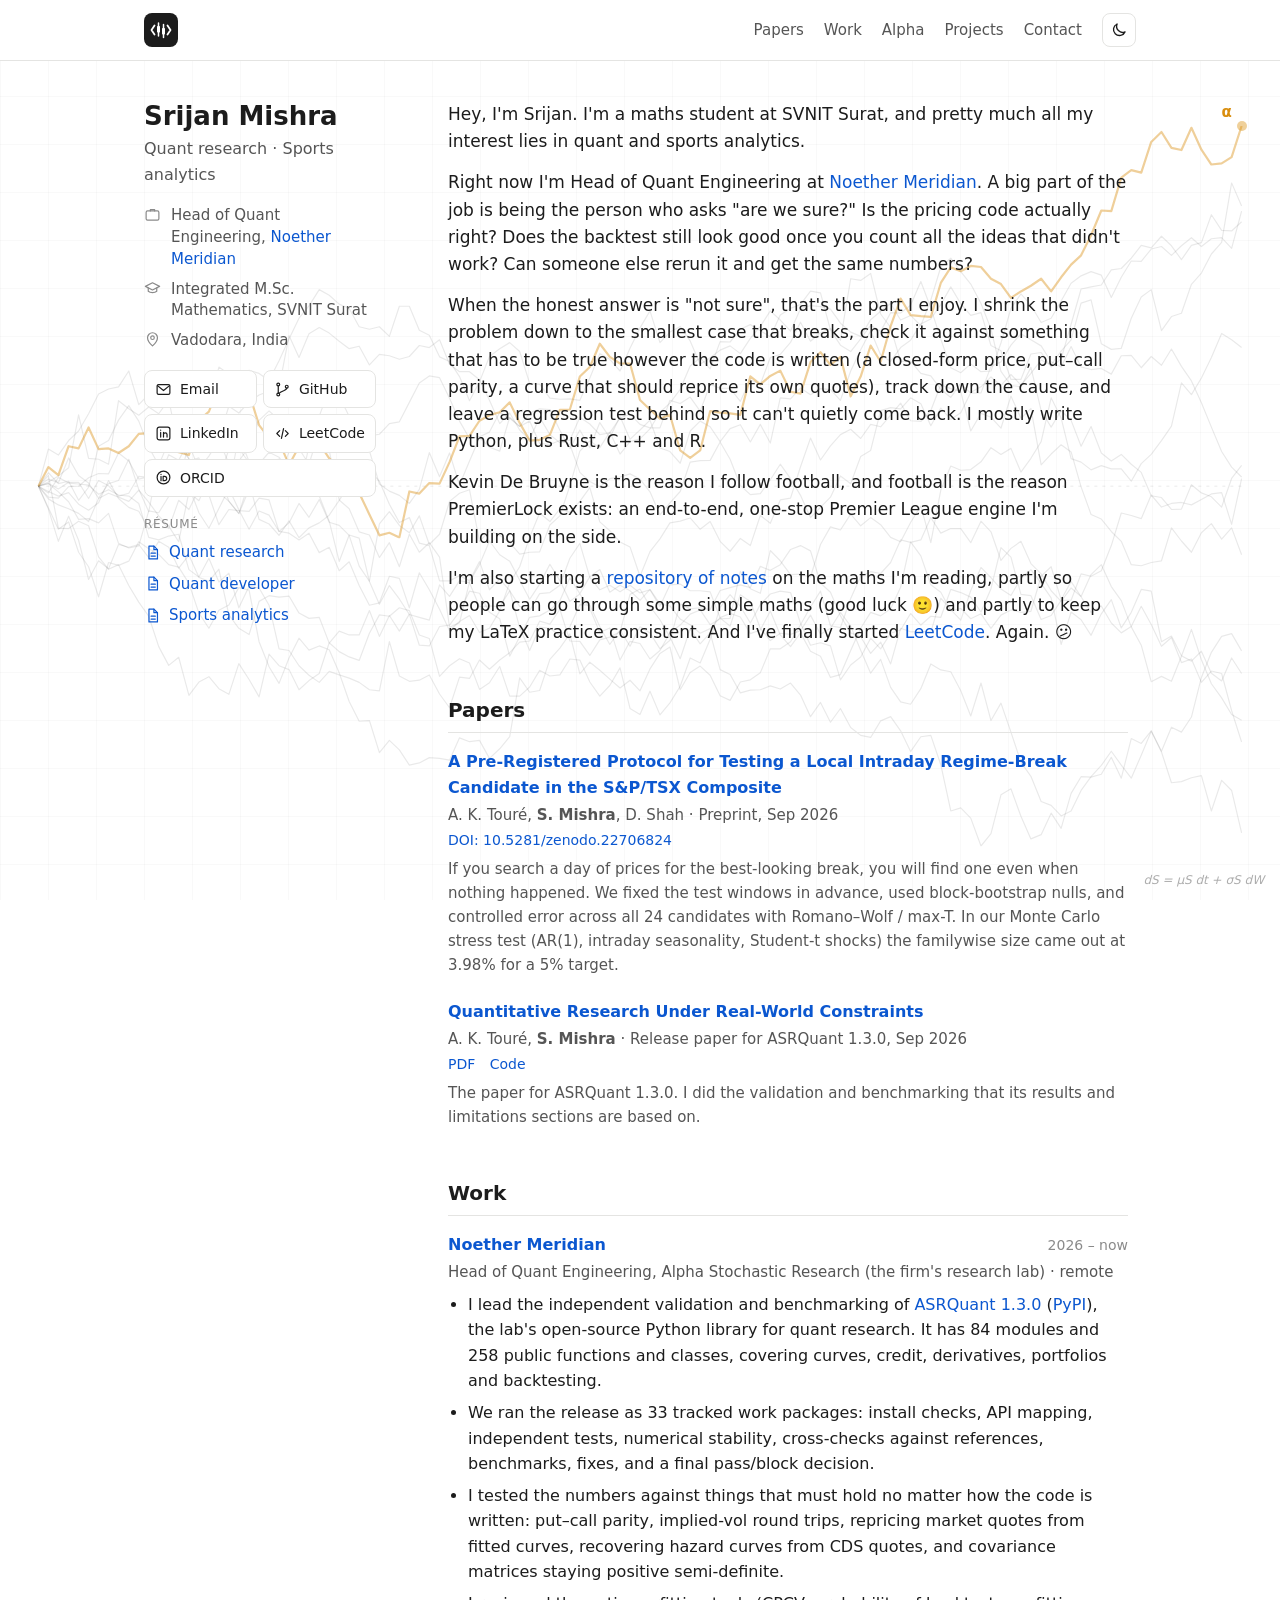
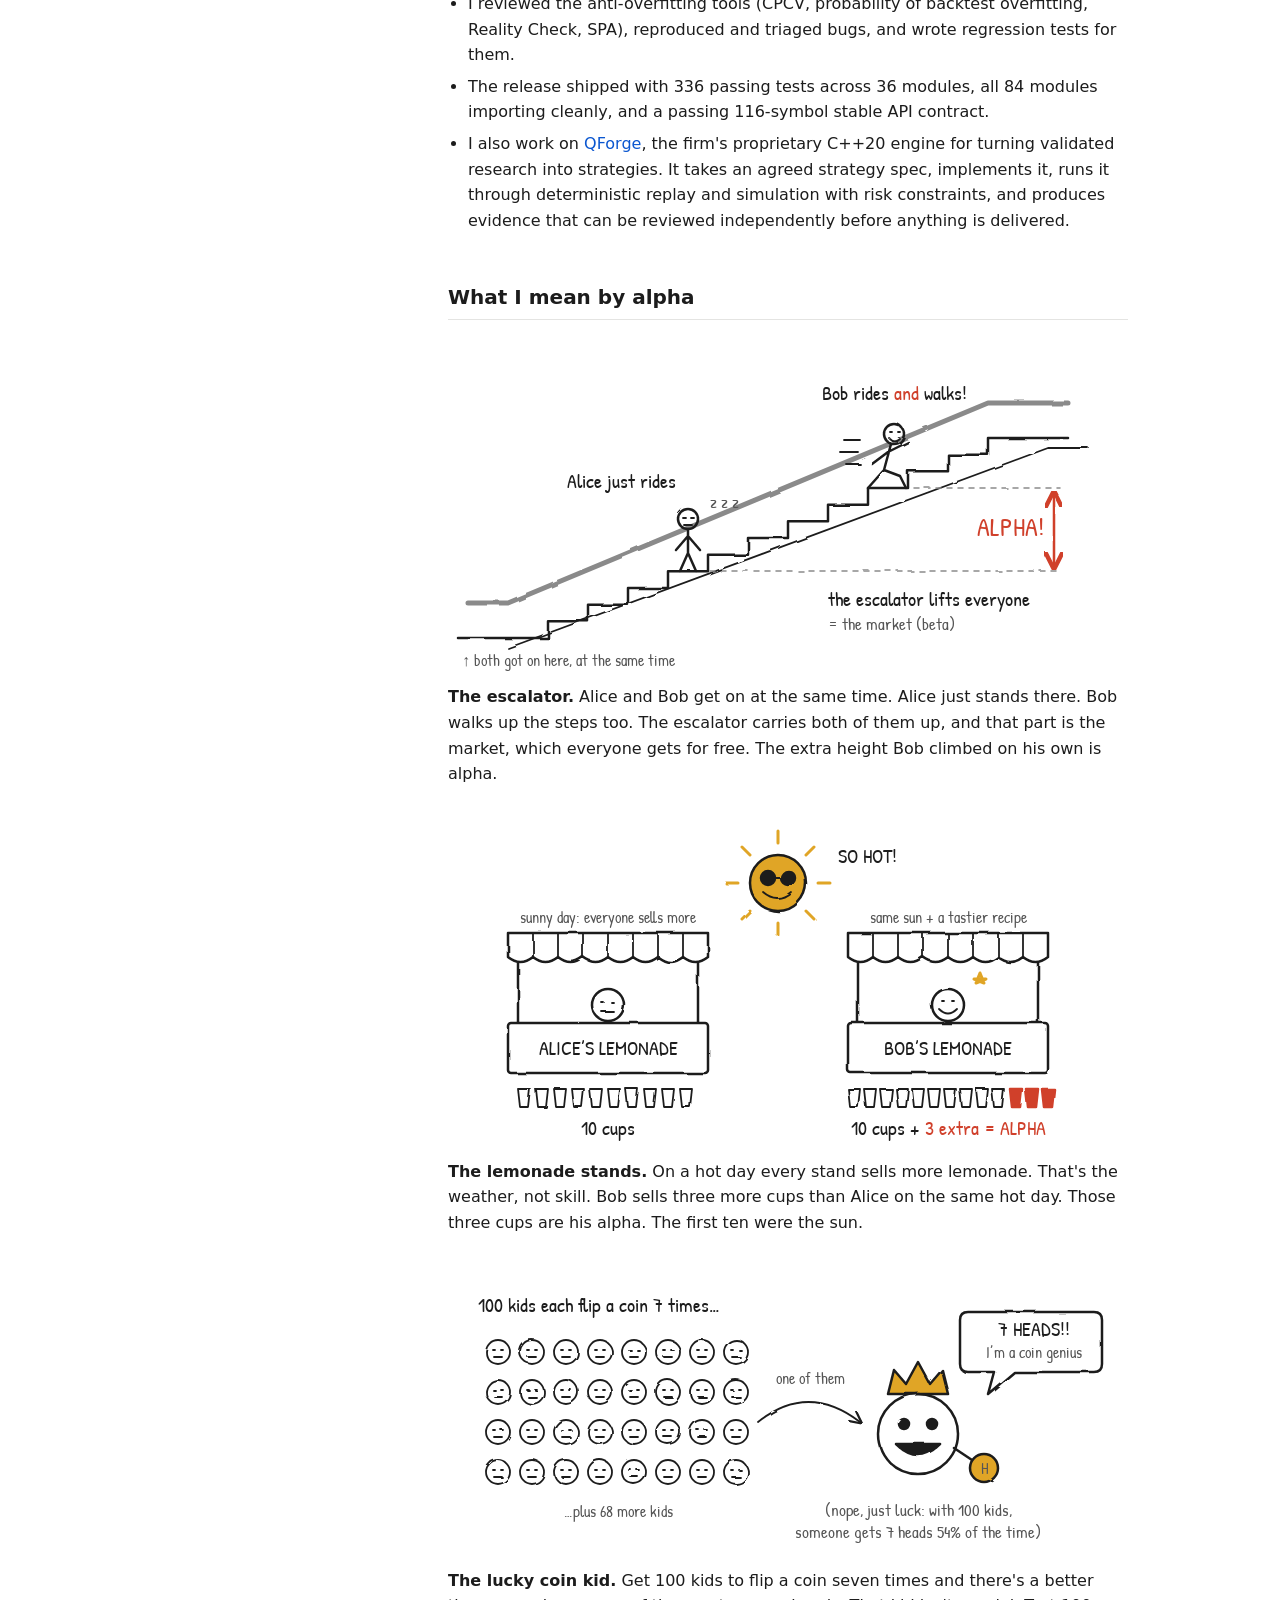
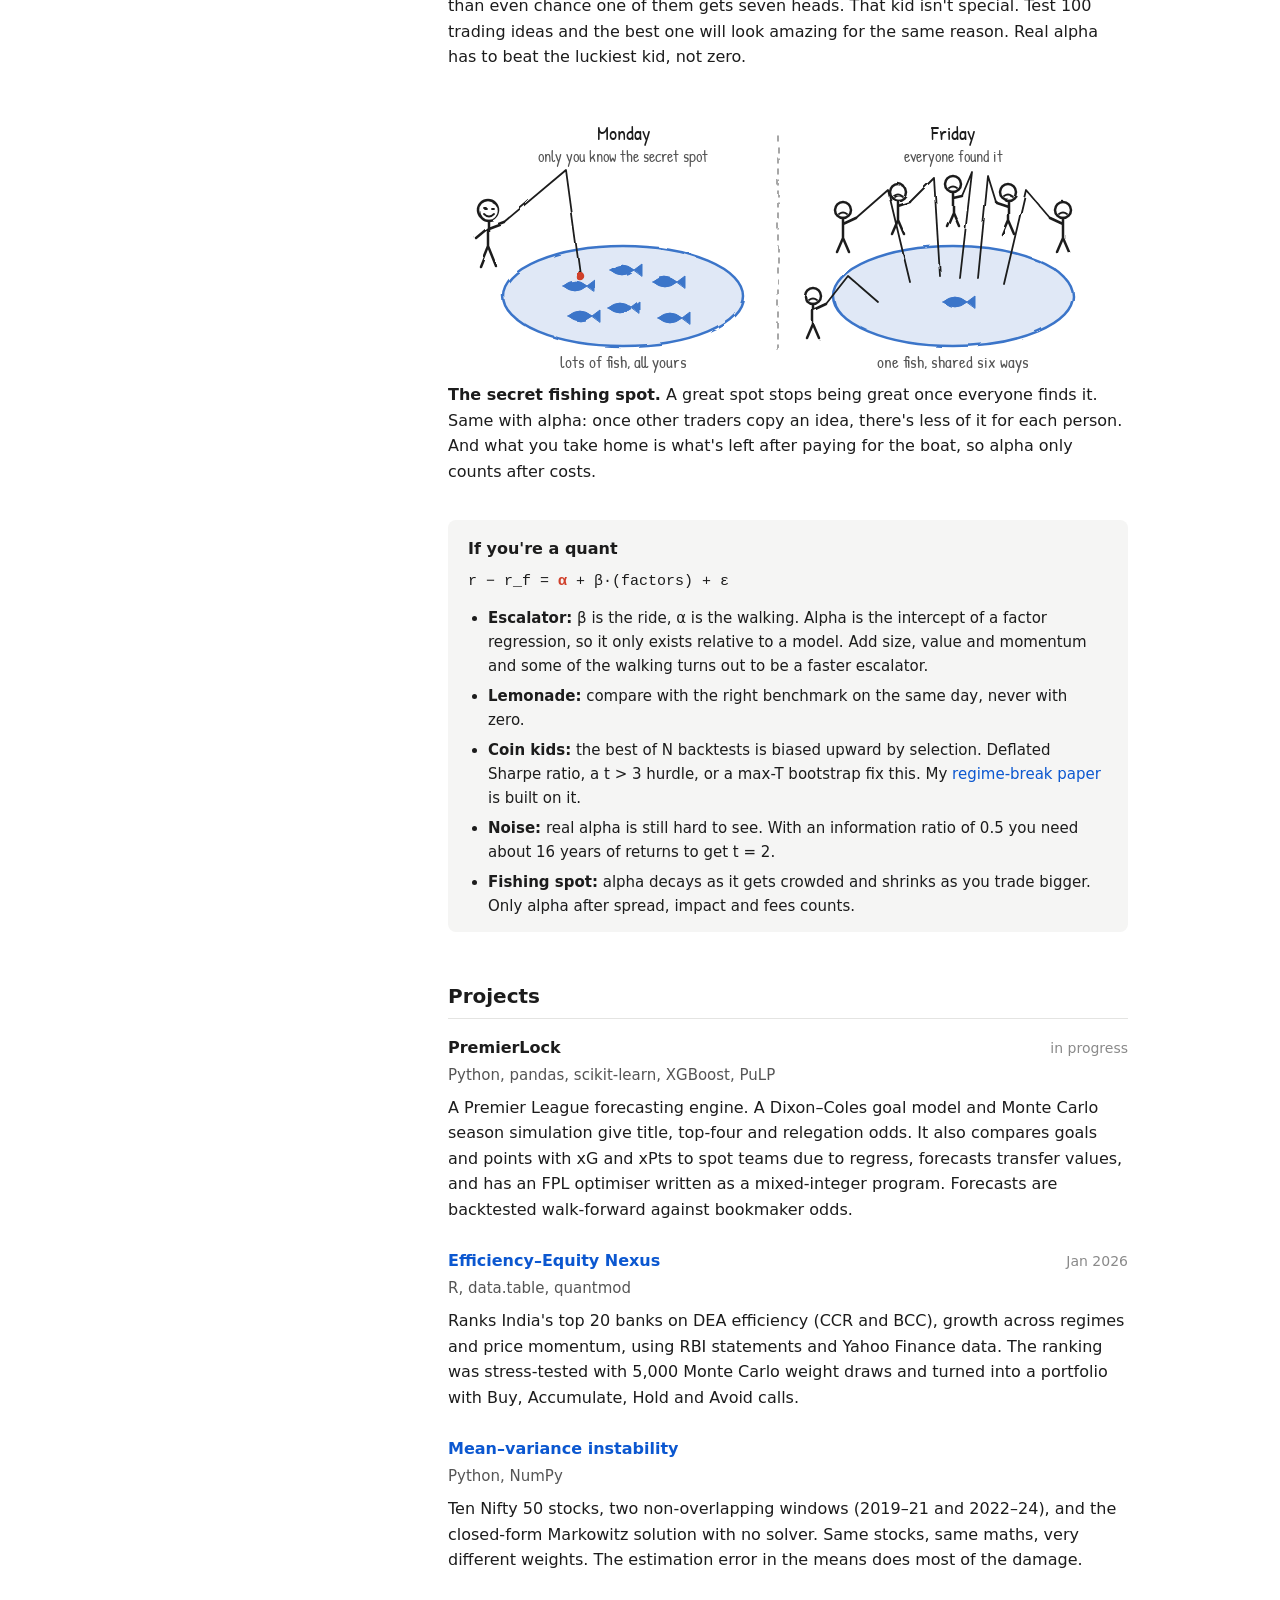
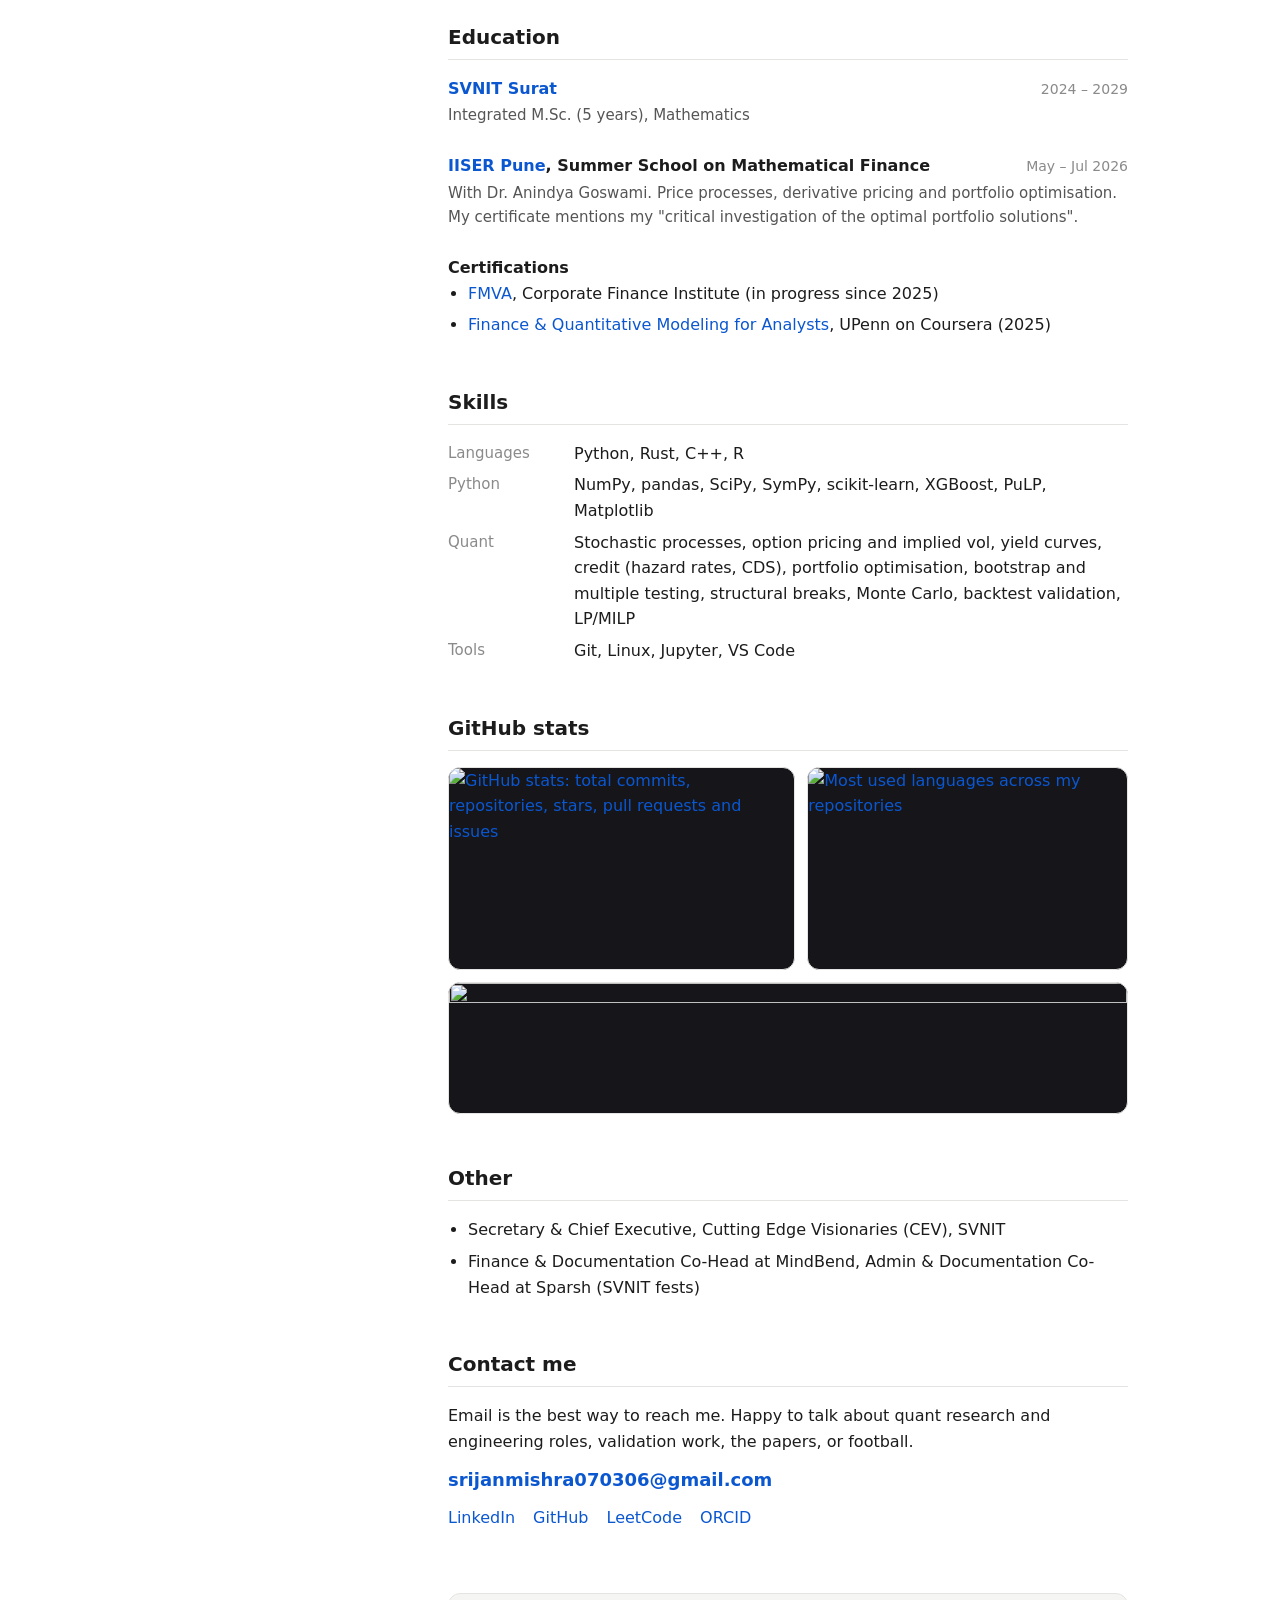
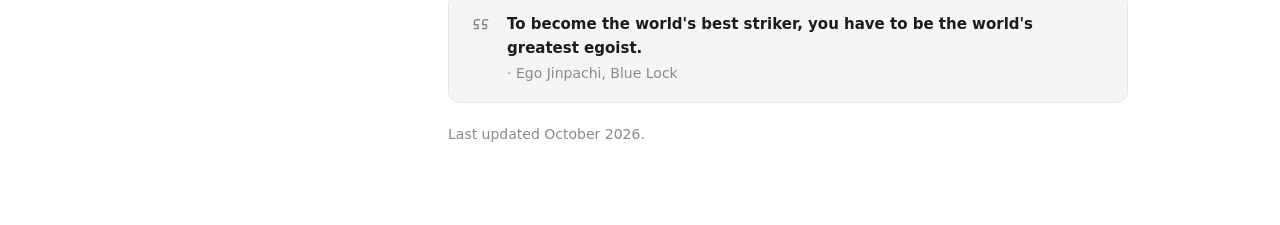
==== commit d60f5c0b: "Add Monte Carlo price paths as full-page background" ====
--- a/index.html
+++ b/index.html
@@ -48,7 +48,7 @@
 <link rel="preconnect" href="https://fonts.googleapis.com">
 <link rel="preconnect" href="https://fonts.gstatic.com" crossorigin>
 <link href="https://fonts.googleapis.com/css2?family=Patrick+Hand&display=swap" rel="stylesheet">
-<link rel="stylesheet" href="assets/style.css?v=21">
+<link rel="stylesheet" href="assets/style.css?v=25">
 <script>
   try { var t = localStorage.getItem("theme"); if (t === "light" || t === "dark") document.documentElement.dataset.theme = t; } catch (e) {}
 </script>
@@ -80,6 +80,16 @@
       </svg>
     </div>
   </div>
+</div>
+<div id="bg-graph" aria-hidden="true">
+  <svg viewBox="0 0 1000 1000" preserveAspectRatio="none">
+    <line class="bg-base" x1="30" y1="540.2" x2="970" y2="540.2"/>
+    <g class="bg-paths"><path d="M30.0 540.2L37.8 554.3L45.6 561.0L53.6 565.3L61.4 570.4L69.2 579.5L77.0 553.9L84.8 548.1L92.6 552.4L100.6 557.1L108.4 544.5L116.2 557.9L124.0 573.2L131.8 584.6L139.6 601.9L147.6 546.9L155.4 556.3L163.2 531.6L171.0 546.9L178.8 557.1L186.6 570.4L194.6 535.9L202.4 577.1L210.2 582.2L218.0 594.8L225.8 578.7L233.6 597.5L241.4 586.5L249.4 581.0L257.2 572.4L265.0 555.9L272.8 538.2L280.6 526.1L288.6 522.9L296.4 534.7L304.2 560.2L312.0 580.6L319.8 575.1L327.6 603.4L335.4 606.2L343.4 645.4L351.2 645.4L359.0 639.6L366.8 645.4L374.6 623.8L382.4 655.3L390.4 643.5L398.2 656.1L406.0 697.3L413.8 722.8L421.6 696.9L429.6 698.1L437.4 706.3L445.2 696.5L453.0 671.8L460.8 672.5L468.6 696.1L476.4 716.1L484.4 700.0L492.2 718.1L500.0 696.5L507.8 703.2L515.6 720.9L523.4 711.4L531.4 671.0L539.2 676.5L547.0 675.3L554.8 677.3L562.6 656.1L570.4 652.9L578.4 649.8L586.2 652.9L594.0 629.3L601.8 633.7L609.6 627.4L617.6 610.5L625.4 606.2L633.2 612.1L641.0 647.8L648.8 658.0L656.6 684.3L664.6 703.2L672.4 707.5L680.2 726.0L688.0 713.4L695.8 737.7L703.6 698.1L711.4 702.0L719.4 701.6L727.2 702.4L735.0 664.7L742.8 677.3L750.6 689.0L758.4 656.1L766.4 630.5L774.2 641.9L782.0 654.5L789.8 661.6L797.6 642.7L805.4 632.9L813.4 648.2L821.2 664.3L829.0 716.1L836.8 680.0L844.6 688.6L852.4 705.9L860.4 682.0L868.2 666.3L876.0 697.7L883.8 680.4L891.6 654.9L899.4 656.8L907.4 713.0L915.2 706.7L923.0 728.7L930.8 734.6L938.6 723.6L946.4 748.0L954.4 756.6L962.2 731.1L970.0 748.3"/><path d="M30.0 540.2L37.8 537.1L45.6 543.3L53.6 535.9L61.4 535.9L69.2 553.9L77.0 533.9L84.8 539.8L92.6 551.2L100.6 548.1L108.4 529.2L116.2 530.4L124.0 511.5L131.8 513.9L139.6 536.7L147.6 540.2L155.4 569.7L163.2 586.9L171.0 564.9L178.8 542.9L186.6 566.5L194.6 588.1L202.4 567.7L210.2 572.4L218.0 590.5L225.8 592.4L233.6 599.9L241.4 592.4L249.4 614.0L257.2 608.1L265.0 634.1L272.8 624.2L280.6 650.6L288.6 672.5L296.4 669.8L304.2 640.3L312.0 642.7L319.8 675.3L327.6 636.4L335.4 655.3L343.4 676.9L351.2 700.8L359.0 690.6L366.8 683.9L374.6 702.8L382.4 698.1L390.4 678.8L398.2 647.4L406.0 629.7L413.8 596.8L421.6 570.0L429.6 579.5L437.4 565.3L445.2 569.3L453.0 557.1L460.8 541.8L468.6 579.9L476.4 589.7L484.4 602.2L492.2 607.7L500.0 640.3L507.8 612.9L515.6 598.7L523.4 581.0L531.4 579.1L539.2 575.5L547.0 588.1L554.8 579.5L562.6 601.5L570.4 612.5L578.4 598.3L586.2 606.2L594.0 572.8L601.8 581.4L609.6 555.5L617.6 553.5L625.4 518.6L633.2 486.8L641.0 511.1L648.8 495.4L656.6 482.9L664.6 477.0L672.4 487.2L680.2 471.5L688.0 474.2L695.8 461.3L703.6 447.9L711.4 467.5L719.4 468.3L727.2 456.2L735.0 427.5L742.8 431.8L750.6 435.3L758.4 478.9L766.4 459.3L774.2 463.6L782.0 475.8L789.8 440.0L797.6 464.8L805.4 453.8L813.4 516.6L821.2 504.5L829.0 494.2L836.8 502.1L844.6 541.0L852.4 571.6L860.4 576.7L868.2 590.5L876.0 601.5L883.8 627.4L891.6 628.6L899.4 625.0L907.4 623.1L915.2 586.5L923.0 601.1L930.8 613.6L938.6 592.0L946.4 581.8L954.4 599.1L962.2 586.5L970.0 616.4"/><path d="M30.0 540.2L37.8 565.7L45.6 601.5L53.6 573.6L61.4 600.3L69.2 643.9L77.0 623.1L84.8 632.1L92.6 605.0L100.6 608.1L108.4 605.0L116.2 619.5L124.0 601.5L131.8 608.1L139.6 631.3L147.6 616.8L155.4 641.5L163.2 645.8L171.0 632.5L178.8 683.2L186.6 698.1L194.6 705.1L202.4 668.2L210.2 661.9L218.0 663.5L225.8 662.3L233.6 681.2L241.4 687.1L249.4 685.9L257.2 714.6L265.0 701.2L272.8 705.5L280.6 705.5L288.6 678.4L296.4 707.1L304.2 683.9L312.0 701.2L319.8 682.4L327.6 716.9L335.4 717.7L343.4 696.1L351.2 694.5L359.0 679.6L366.8 656.8L374.6 659.2L382.4 680.4L390.4 687.5L398.2 729.1L406.0 707.5L413.8 685.9L421.6 684.3L429.6 677.7L437.4 667.4L445.2 641.9L453.0 659.6L460.8 640.7L468.6 632.9L476.4 658.0L484.4 650.2L492.2 656.4L500.0 667.0L507.8 654.9L515.6 671.0L523.4 673.3L531.4 687.9L539.2 694.1L547.0 703.6L554.8 698.5L562.6 686.3L570.4 681.6L578.4 685.5L586.2 704.0L594.0 700.0L601.8 678.8L609.6 705.5L617.6 718.5L625.4 703.2L633.2 723.6L641.0 729.1L648.8 752.7L656.6 749.5L664.6 722.8L672.4 698.1L680.2 680.4L688.0 684.3L695.8 676.5L703.6 652.5L711.4 602.2L719.4 617.6L727.2 649.8L735.0 658.0L742.8 678.8L750.6 676.1L758.4 687.5L766.4 682.0L774.2 698.1L782.0 683.5L789.8 677.7L797.6 680.4L805.4 679.2L813.4 640.3L821.2 629.7L829.0 666.3L836.8 646.2L844.6 663.1L852.4 680.4L860.4 673.3L868.2 692.2L876.0 703.2L883.8 696.1L891.6 673.7L899.4 693.8L907.4 718.1L915.2 708.3L923.0 736.2L930.8 732.2L938.6 758.2L946.4 745.6L954.4 748.3L962.2 789.6L970.0 824.5"/><path d="M30.0 540.2L37.8 547.7L45.6 530.4L53.6 536.7L61.4 537.8L69.2 539.0L77.0 549.2L84.8 544.1L92.6 550.0L100.6 551.2L108.4 559.4L116.2 597.1L124.0 599.9L131.8 595.6L139.6 593.6L147.6 632.9L155.4 641.1L163.2 620.3L171.0 646.6L178.8 636.8L186.6 675.3L194.6 651.3L202.4 653.3L210.2 672.5L218.0 720.9L225.8 722.8L233.6 739.7L241.4 750.3L249.4 758.2L257.2 746.0L265.0 749.9L272.8 753.5L280.6 758.2L288.6 766.4L296.4 767.6L304.2 713.0L312.0 751.1L319.8 757.0L327.6 755.8L335.4 749.9L343.4 771.1L351.2 786.4L359.0 752.3L366.8 753.8L374.6 733.4L382.4 743.6L390.4 733.4L398.2 725.2L406.0 713.4L413.8 712.2L421.6 690.2L429.6 693.4L437.4 676.9L445.2 712.2L453.0 712.6L460.8 728.3L468.6 711.0L476.4 707.9L484.4 702.0L492.2 660.4L500.0 654.5L507.8 673.7L515.6 688.6L523.4 707.9L531.4 731.9L539.2 698.9L547.0 715.4L554.8 703.2L562.6 744.0L570.4 749.5L578.4 769.9L586.2 766.8L594.0 766.4L601.8 762.1L609.6 765.6L617.6 758.9L625.4 772.3L633.2 796.3L641.0 780.5L648.8 802.5L656.6 787.2L664.6 808.4L672.4 817.1L680.2 819.4L688.0 801.0L695.8 796.3L703.6 812.0L711.4 835.1L719.4 818.6L727.2 817.1L735.0 849.7L742.8 901.1L750.6 897.6L758.4 909.0L766.4 940.0L774.2 926.3L782.0 883.1L789.8 876.4L797.6 907.0L805.4 932.1L813.4 927.4L821.2 903.5L829.0 920.4L836.8 881.5L844.6 863.0L852.4 863.4L860.4 860.3L868.2 841.4L876.0 864.6L883.8 820.6L891.6 826.1L899.4 812.0L907.4 834.7L915.2 808.0L923.0 813.5L930.8 796.7L938.6 752.7L946.4 724.8L954.4 707.1L962.2 704.0L970.0 723.2"/><path d="M30.0 540.2L37.8 552.4L45.6 553.5L53.6 540.6L61.4 540.2L69.2 530.8L77.0 526.1L84.8 526.5L92.6 503.3L100.6 512.3L108.4 532.3L116.2 529.6L124.0 532.7L131.8 505.2L139.6 511.5L147.6 489.5L155.4 490.7L163.2 491.1L171.0 486.4L178.8 451.4L186.6 458.9L194.6 446.7L202.4 438.9L210.2 434.6L218.0 431.0L225.8 372.9L233.6 397.2L241.4 370.9L249.4 363.9L257.2 370.1L265.0 379.2L272.8 387.4L280.6 384.7L288.6 405.5L296.4 393.7L304.2 395.3L312.0 399.2L319.8 396.1L327.6 383.9L335.4 386.2L343.4 377.6L351.2 404.7L359.0 413.0L366.8 413.0L374.6 422.0L382.4 444.8L390.4 470.7L398.2 458.9L406.0 477.8L413.8 488.4L421.6 463.6L429.6 482.9L437.4 491.9L445.2 489.1L453.0 463.6L460.8 471.1L468.6 482.9L476.4 480.9L484.4 464.4L492.2 460.1L500.0 471.5L507.8 475.4L515.6 475.4L523.4 444.8L531.4 448.3L539.2 441.2L547.0 456.9L554.8 427.1L562.6 431.4L570.4 431.4L578.4 445.9L586.2 422.0L594.0 427.1L601.8 397.2L609.6 393.7L617.6 380.4L625.4 358.0L633.2 379.2L641.0 369.7L648.8 365.0L656.6 378.0L664.6 309.7L672.4 311.6L680.2 303.8L688.0 348.9L695.8 363.9L703.6 401.6L711.4 401.2L719.4 414.9L727.2 417.7L735.0 432.6L742.8 441.6L750.6 425.9L758.4 436.9L766.4 436.5L774.2 407.1L782.0 402.3L789.8 383.5L797.6 370.9L805.4 377.6L813.4 384.3L821.2 402.0L829.0 407.8L836.8 385.1L844.6 407.8L852.4 410.6L860.4 409.4L868.2 415.7L876.0 395.3L883.8 394.9L891.6 408.6L899.4 396.1L907.4 405.9L915.2 387.8L923.0 407.1L930.8 423.2L938.6 447.5L946.4 474.6L954.4 501.7L962.2 519.0L970.0 530.0"/><path d="M30.0 540.2L37.8 532.3L45.6 536.3L53.6 508.8L61.4 528.4L69.2 536.7L77.0 553.5L84.8 537.4L92.6 533.9L100.6 510.3L108.4 543.7L116.2 568.5L124.0 512.3L131.8 518.6L139.6 535.1L147.6 493.5L155.4 521.3L163.2 550.0L171.0 583.0L178.8 566.1L186.6 567.3L194.6 568.1L202.4 553.5L210.2 555.5L218.0 590.5L225.8 581.0L233.6 559.4L241.4 574.8L249.4 555.1L257.2 580.3L265.0 583.8L272.8 594.8L280.6 629.0L288.6 645.8L296.4 582.2L304.2 568.5L312.0 583.8L319.8 592.0L327.6 573.2L335.4 605.0L343.4 593.6L351.2 557.1L359.0 548.1L366.8 544.1L374.6 601.5L382.4 590.1L390.4 594.8L398.2 603.0L406.0 615.6L413.8 613.6L421.6 613.2L429.6 583.4L437.4 573.2L445.2 539.8L453.0 501.3L460.8 489.9L468.6 497.4L476.4 480.1L484.4 504.5L492.2 490.7L500.0 487.6L507.8 476.6L515.6 458.1L523.4 447.9L531.4 432.6L539.2 406.7L547.0 397.6L554.8 409.8L562.6 379.6L570.4 380.0L578.4 365.8L586.2 360.7L594.0 367.4L601.8 374.1L609.6 350.1L617.6 342.7L625.4 338.3L633.2 323.4L641.0 325.4L648.8 366.6L656.6 383.5L664.6 390.6L672.4 376.4L680.2 361.5L688.0 368.2L695.8 347.4L703.6 347.8L711.4 339.1L719.4 312.8L727.2 342.3L735.0 376.8L742.8 408.6L750.6 414.1L758.4 404.3L766.4 413.0L774.2 412.2L782.0 381.1L789.8 342.7L797.6 326.5L805.4 339.1L813.4 358.4L821.2 353.6L829.0 334.4L836.8 314.8L844.6 306.5L852.4 301.8L860.4 305.7L868.2 330.5L876.0 308.1L883.8 290.0L891.6 290.4L899.4 276.7L907.4 273.9L915.2 283.7L923.0 273.1L930.8 264.1L938.6 273.9L946.4 265.3L954.4 264.1L962.2 275.9L970.0 234.6"/><path d="M30.0 540.2L37.8 546.1L45.6 551.2L53.6 547.3L61.4 560.2L69.2 566.9L77.0 558.7L84.8 533.9L92.6 553.9L100.6 563.8L108.4 568.1L116.2 587.7L124.0 575.9L131.8 587.3L139.6 555.9L147.6 566.1L155.4 543.3L163.2 543.7L171.0 544.5L178.8 542.2L186.6 484.4L194.6 512.7L202.4 515.5L210.2 502.5L218.0 508.0L225.8 524.9L233.6 528.4L241.4 542.2L249.4 551.2L257.2 579.1L265.0 623.8L272.8 594.4L280.6 597.9L288.6 646.2L296.4 671.4L304.2 650.6L312.0 665.5L319.8 682.8L327.6 685.9L335.4 689.0L343.4 649.8L351.2 662.7L359.0 645.1L366.8 647.4L374.6 674.1L382.4 673.3L390.4 674.1L398.2 656.4L406.0 673.7L413.8 678.4L421.6 659.6L429.6 658.4L437.4 650.2L445.2 620.3L453.0 603.8L460.8 641.5L468.6 655.3L476.4 650.2L484.4 657.6L492.2 650.2L500.0 658.8L507.8 655.3L515.6 673.7L523.4 649.8L531.4 649.0L539.2 656.4L547.0 656.4L554.8 657.6L562.6 686.7L570.4 695.7L578.4 660.8L586.2 668.2L594.0 698.1L601.8 711.8L609.6 703.6L617.6 704.8L625.4 700.8L633.2 683.5L641.0 704.8L648.8 698.1L656.6 680.4L664.6 695.7L672.4 722.4L680.2 748.0L688.0 732.6L695.8 763.7L703.6 779.8L711.4 782.5L719.4 765.2L727.2 737.7L735.0 744.4L742.8 746.4L750.6 767.6L758.4 795.5L766.4 758.9L774.2 800.6L782.0 781.3L789.8 813.5L797.6 846.9L805.4 862.6L813.4 890.5L821.2 894.8L829.0 906.6L836.8 901.1L844.6 878.3L852.4 863.0L860.4 850.5L868.2 834.7L876.0 850.1L883.8 864.6L891.6 839.1L899.4 812.4L907.4 835.5L915.2 869.7L923.0 868.5L930.8 864.2L938.6 861.8L946.4 901.1L954.4 867.0L962.2 878.3L970.0 925.5"/><path d="M30.0 540.2L37.8 537.4L45.6 546.5L53.6 557.5L61.4 577.1L69.2 576.3L77.0 581.0L84.8 570.4L92.6 603.8L100.6 608.9L108.4 606.6L116.2 567.7L124.0 569.7L131.8 551.6L139.6 543.7L147.6 512.7L155.4 508.8L163.2 536.3L171.0 528.0L178.8 556.7L186.6 570.8L194.6 543.7L202.4 534.7L210.2 541.8L218.0 531.9L225.8 502.1L233.6 498.6L241.4 515.8L249.4 478.9L257.2 476.6L265.0 467.9L272.8 492.3L280.6 487.6L288.6 500.9L296.4 537.8L304.2 545.7L312.0 550.4L319.8 559.4L327.6 543.7L335.4 502.9L343.4 529.6L351.2 503.3L359.0 539.0L366.8 512.3L374.6 486.4L382.4 497.0L390.4 501.3L398.2 463.6L406.0 473.8L413.8 458.9L421.6 454.2L429.6 455.0L437.4 478.1L445.2 498.6L453.0 477.8L460.8 497.4L468.6 469.5L476.4 486.4L484.4 462.8L492.2 488.0L500.0 477.8L507.8 466.8L515.6 497.8L523.4 501.7L531.4 514.7L539.2 478.9L547.0 467.9L554.8 474.2L562.6 490.7L570.4 476.2L578.4 471.9L586.2 491.1L594.0 471.5L601.8 492.3L609.6 442.0L617.6 443.2L625.4 431.0L633.2 438.5L641.0 431.8L648.8 433.0L656.6 444.8L664.6 412.2L672.4 388.6L680.2 367.4L688.0 394.1L695.8 401.6L703.6 386.2L711.4 378.0L719.4 359.9L727.2 354.4L735.0 338.3L742.8 318.7L750.6 337.5L758.4 350.5L766.4 347.4L774.2 383.9L782.0 389.8L789.8 421.6L797.6 421.6L805.4 393.3L813.4 391.7L821.2 407.8L829.0 398.8L836.8 360.3L844.6 321.1L852.4 318.7L860.4 316.7L868.2 299.8L876.0 298.3L883.8 286.9L891.6 272.7L899.4 275.5L907.4 262.5L915.2 273.1L923.0 288.5L930.8 272.7L938.6 269.6L946.4 238.6L954.4 255.9L962.2 256.6L970.0 246.4"/><path d="M30.0 540.2L37.8 499.0L45.6 505.6L53.6 489.5L61.4 478.9L69.2 459.7L77.0 437.7L84.8 432.2L92.6 429.8L100.6 412.2L108.4 449.5L116.2 438.1L124.0 448.7L131.8 426.3L139.6 412.6L147.6 412.6L155.4 416.9L163.2 452.6L171.0 407.8L178.8 415.7L186.6 418.8L194.6 411.4L202.4 414.9L210.2 422.8L218.0 400.8L225.8 376.8L233.6 353.6L241.4 339.9L249.4 321.8L257.2 328.1L265.0 337.9L272.8 342.7L280.6 363.1L288.6 365.8L296.4 363.1L304.2 373.7L312.0 340.3L319.8 340.3L327.6 367.0L335.4 372.5L343.4 396.5L351.2 401.6L359.0 418.4L366.8 445.2L374.6 424.3L382.4 396.1L390.4 387.4L398.2 380.7L406.0 390.6L413.8 425.9L421.6 426.7L429.6 442.4L437.4 443.6L445.2 443.2L453.0 444.8L460.8 420.0L468.6 392.9L476.4 399.2L484.4 412.2L492.2 387.0L500.0 364.3L507.8 345.4L515.6 380.7L523.4 369.0L531.4 362.7L539.2 378.8L547.0 404.7L554.8 397.6L562.6 389.0L570.4 384.3L578.4 392.9L586.2 376.0L594.0 362.7L601.8 345.4L609.6 355.6L617.6 367.8L625.4 343.0L633.2 339.5L641.0 340.7L648.8 343.4L656.6 359.1L664.6 369.0L672.4 373.7L680.2 355.2L688.0 345.8L695.8 337.2L703.6 355.6L711.4 350.5L719.4 361.9L727.2 333.2L735.0 296.7L742.8 286.9L750.6 301.8L758.4 315.6L766.4 337.2L774.2 365.4L782.0 412.6L789.8 428.3L797.6 429.8L805.4 408.2L813.4 456.2L821.2 474.6L829.0 456.2L836.8 467.1L844.6 495.8L852.4 473.8L860.4 503.3L868.2 512.3L876.0 504.9L883.8 515.8L891.6 524.9L899.4 550.8L907.4 552.8L915.2 566.1L923.0 565.7L930.8 538.6L938.6 547.7L946.4 552.0L954.4 563.4L962.2 531.6L970.0 517.0"/><path d="M30.0 540.2L37.8 564.2L45.6 588.1L53.6 579.9L61.4 613.6L69.2 629.7L77.0 663.1L84.8 625.0L92.6 628.2L100.6 623.5L108.4 601.9L116.2 609.7L124.0 616.0L131.8 627.4L139.6 630.1L147.6 648.2L155.4 681.2L163.2 698.1L171.0 678.0L178.8 672.2L186.6 652.9L194.6 655.7L202.4 713.0L210.2 740.9L218.0 759.3L225.8 731.1L233.6 709.1L241.4 722.4L249.4 717.7L257.2 722.0L265.0 747.6L272.8 779.4L280.6 801.4L288.6 800.6L296.4 836.3L304.2 822.6L312.0 833.2L319.8 850.1L327.6 847.7L335.4 841.8L343.4 842.6L351.2 844.6L359.0 819.8L366.8 824.1L374.6 822.6L382.4 842.6L390.4 832.0L398.2 818.6L406.0 753.1L413.8 769.2L421.6 767.2L429.6 732.6L437.4 720.1L445.2 704.4L453.0 748.7L460.8 735.8L468.6 744.8L476.4 754.6L484.4 764.4L492.2 755.8L500.0 767.6L507.8 743.2L515.6 726.0L523.4 718.9L531.4 766.4L539.2 747.2L547.0 740.1L554.8 750.3L562.6 773.1L570.4 778.2L578.4 757.8L586.2 755.4L594.0 747.6L601.8 720.9L609.6 720.9L617.6 713.0L625.4 694.1L633.2 674.5L641.0 656.8L648.8 695.3L656.6 697.3L664.6 665.1L672.4 640.3L680.2 635.2L688.0 637.2L695.8 625.0L703.6 599.9L711.4 602.6L719.4 599.9L727.2 575.1L735.0 592.4L742.8 587.3L750.6 587.3L758.4 603.0L766.4 579.1L774.2 590.9L782.0 622.7L789.8 609.3L797.6 601.5L805.4 626.2L813.4 637.6L821.2 656.4L829.0 668.2L836.8 653.3L844.6 662.7L852.4 638.4L860.4 627.4L868.2 651.7L876.0 667.4L883.8 696.5L891.6 716.9L899.4 757.4L907.4 751.5L915.2 757.0L923.0 729.1L930.8 699.3L938.6 733.0L946.4 759.7L954.4 775.4L962.2 793.9L970.0 800.2"/><path d="M30.0 540.2L37.8 525.3L45.6 537.4L53.6 534.7L61.4 555.9L69.2 541.4L77.0 495.8L84.8 489.5L92.6 466.8L100.6 450.7L108.4 467.9L116.2 496.6L124.0 517.0L131.8 490.7L139.6 477.0L147.6 510.7L155.4 520.6L163.2 506.8L171.0 489.1L178.8 515.1L186.6 512.3L194.6 496.2L202.4 467.1L210.2 456.5L218.0 466.8L225.8 468.7L233.6 487.6L241.4 461.3L249.4 462.4L257.2 432.6L265.0 439.7L272.8 462.8L280.6 471.1L288.6 484.4L296.4 482.5L304.2 470.7L312.0 468.7L319.8 447.1L327.6 425.5L335.4 417.7L343.4 419.6L351.2 442.4L359.0 467.9L366.8 487.2L374.6 485.2L382.4 480.1L390.4 458.1L398.2 464.8L406.0 473.8L413.8 467.9L421.6 492.7L429.6 493.9L437.4 489.5L445.2 493.9L453.0 524.9L460.8 535.1L468.6 541.0L476.4 531.9L484.4 530.0L492.2 526.5L500.0 532.3L507.8 546.5L515.6 572.0L523.4 558.7L531.4 546.1L539.2 513.5L547.0 511.9L554.8 511.5L562.6 491.1L570.4 510.3L578.4 539.4L586.2 549.6L594.0 548.4L601.8 533.1L609.6 515.8L617.6 531.9L625.4 550.4L633.2 575.1L641.0 563.8L648.8 552.4L656.6 528.8L664.6 537.4L672.4 507.2L680.2 500.5L688.0 456.2L695.8 453.0L703.6 454.2L711.4 442.0L719.4 448.7L727.2 473.0L735.0 453.4L742.8 466.0L750.6 458.5L758.4 436.1L766.4 429.8L774.2 418.8L782.0 428.3L789.8 416.1L797.6 427.9L805.4 414.9L813.4 400.0L821.2 405.5L829.0 390.2L836.8 377.6L844.6 336.8L852.4 333.2L860.4 381.9L868.2 388.2L876.0 387.0L883.8 353.6L891.6 330.1L899.4 321.8L907.4 367.4L915.2 351.7L923.0 348.1L930.8 315.9L938.6 303.4L946.4 282.2L954.4 269.2L962.2 203.2L970.0 228.8"/><path d="M30.0 540.2L37.8 528.4L45.6 586.9L53.6 587.3L61.4 579.1L69.2 584.2L77.0 618.7L84.8 632.5L92.6 627.4L100.6 650.6L108.4 669.0L116.2 684.7L124.0 718.5L131.8 739.3L139.6 730.3L147.6 772.7L155.4 757.8L163.2 751.9L171.0 765.2L178.8 771.5L186.6 737.3L194.6 755.0L202.4 774.3L210.2 726.7L218.0 739.7L225.8 744.0L233.6 766.4L241.4 756.2L249.4 748.3L257.2 714.2L265.0 724.0L272.8 729.9L280.6 733.8L288.6 703.6L296.4 683.2L304.2 684.7L312.0 675.3L319.8 678.4L327.6 705.5L335.4 709.5L343.4 751.5L351.2 739.7L359.0 731.9L366.8 736.6L374.6 766.0L382.4 758.6L390.4 740.5L398.2 773.5L406.0 773.5L413.8 763.3L421.6 744.8L429.6 751.1L437.4 749.9L445.2 732.2L453.0 733.4L460.8 757.8L468.6 773.5L476.4 761.7L484.4 742.1L492.2 787.2L500.0 793.9L507.8 768.0L515.6 794.3L523.4 780.9L531.4 762.5L539.2 731.1L547.0 736.6L554.8 710.3L562.6 674.9L570.4 660.8L578.4 673.7L586.2 692.2L594.0 671.8L601.8 660.0L609.6 656.8L617.6 658.4L625.4 692.6L633.2 716.9L641.0 714.2L648.8 717.7L656.6 755.4L664.6 738.9L672.4 729.9L680.2 709.1L688.0 720.9L695.8 703.6L703.6 700.0L711.4 681.6L719.4 694.5L727.2 684.7L735.0 685.9L742.8 654.9L750.6 658.4L758.4 663.5L766.4 680.0L774.2 654.1L782.0 608.5L789.8 619.1L797.6 660.4L805.4 661.9L813.4 688.3L821.2 683.9L829.0 667.0L836.8 667.0L844.6 637.6L852.4 640.3L860.4 634.1L868.2 606.2L876.0 570.0L883.8 572.8L891.6 576.3L899.4 550.0L907.4 563.4L915.2 559.4L923.0 558.3L930.8 561.0L938.6 555.1L946.4 548.8L954.4 547.3L962.2 582.6L970.0 531.9"/><path d="M30.0 540.2L37.8 535.5L45.6 528.8L53.6 519.8L61.4 460.9L69.2 509.2L77.0 510.3L84.8 515.8L92.6 445.2L100.6 454.2L108.4 461.3L116.2 452.2L124.0 459.7L131.8 444.4L139.6 496.2L147.6 509.6L155.4 523.3L163.2 521.0L171.0 530.8L178.8 499.7L186.6 498.6L194.6 513.9L202.4 525.7L210.2 513.1L218.0 510.0L225.8 528.8L233.6 546.5L241.4 495.8L249.4 499.0L257.2 500.5L265.0 555.5L272.8 565.3L280.6 590.9L288.6 594.4L296.4 619.5L304.2 603.0L312.0 629.7L319.8 593.6L327.6 613.6L335.4 603.0L343.4 619.1L351.2 696.9L359.0 691.8L366.8 646.6L374.6 627.4L382.4 601.1L390.4 616.4L398.2 623.5L406.0 644.7L413.8 665.9L421.6 649.0L429.6 627.0L437.4 645.1L445.2 668.2L453.0 660.0L460.8 676.1L468.6 702.8L476.4 697.7L484.4 733.4L492.2 712.6L500.0 715.0L507.8 732.2L515.6 722.8L523.4 703.2L531.4 694.5L539.2 682.4L547.0 677.7L554.8 694.1L562.6 687.5L570.4 687.1L578.4 634.8L586.2 654.1L594.0 659.2L601.8 611.7L609.6 623.1L617.6 638.4L625.4 638.0L633.2 641.1L641.0 605.0L648.8 585.4L656.6 588.9L664.6 571.2L672.4 584.2L680.2 575.1L688.0 583.0L695.8 597.1L703.6 601.9L711.4 580.6L719.4 562.2L727.2 603.0L735.0 544.5L742.8 517.8L750.6 522.5L758.4 521.7L766.4 513.1L774.2 497.4L782.0 504.9L789.8 498.2L797.6 524.5L805.4 509.2L813.4 490.7L821.2 442.0L829.0 464.4L836.8 509.6L844.6 513.5L852.4 522.1L860.4 517.4L868.2 521.0L876.0 521.0L883.8 534.7L891.6 515.1L899.4 504.9L907.4 489.5L915.2 473.4L923.0 425.5L930.8 438.5L938.6 420.0L946.4 397.2L954.4 370.5L962.2 377.6L970.0 386.2"/></g>
+    <path class="bg-hero" d="M30.0 540.2L37.8 519.0L45.6 528.0L53.6 495.8L61.4 498.2L69.2 475.0L77.0 499.0L84.8 498.2L92.6 503.3L100.6 495.8L108.4 482.1L116.2 481.3L124.0 480.1L131.8 499.7L139.6 502.5L147.6 505.6L155.4 467.1L163.2 457.3L171.0 429.1L178.8 439.7L186.6 438.1L194.6 436.9L202.4 472.3L210.2 486.8L218.0 490.7L225.8 516.6L233.6 496.2L241.4 473.0L249.4 492.7L257.2 509.2L265.0 519.8L272.8 536.3L280.6 547.7L288.6 571.6L296.4 594.8L304.2 592.0L312.0 597.1L319.8 546.1L327.6 548.4L335.4 536.7L343.4 537.4L351.2 513.5L359.0 484.8L366.8 484.4L374.6 467.5L382.4 461.3L390.4 458.1L398.2 447.1L406.0 469.9L413.8 489.5L421.6 488.7L429.6 483.2L437.4 455.4L445.2 455.0L453.0 418.4L460.8 407.8L468.6 381.9L476.4 396.5L484.4 403.9L492.2 403.9L500.0 444.4L507.8 455.0L515.6 465.2L523.4 460.9L531.4 500.5L539.2 508.8L547.0 500.5L554.8 456.9L562.6 458.5L570.4 459.3L578.4 460.9L586.2 418.1L594.0 427.1L601.8 417.7L609.6 411.8L617.6 435.3L625.4 437.3L633.2 402.3L641.0 391.4L648.8 405.5L656.6 396.5L664.6 440.4L672.4 418.4L680.2 383.9L688.0 402.0L695.8 362.3L703.6 331.7L711.4 350.1L719.4 351.3L727.2 352.1L735.0 314.4L742.8 297.1L750.6 301.4L758.4 295.5L766.4 296.7L774.2 309.7L782.0 315.6L789.8 330.9L797.6 323.8L805.4 317.5L813.4 309.7L821.2 323.8L829.0 308.1L836.8 294.0L844.6 283.7L852.4 261.4L860.4 233.9L868.2 234.6L876.0 197.3L883.8 189.1L891.6 191.8L899.4 157.7L907.4 146.7L915.2 164.3L923.0 166.7L930.8 142.0L938.6 166.3L946.4 182.8L954.4 181.6L962.2 174.6L970.0 140.0"/>
+  </svg>
+  <span class="bg-dot"></span>
+  <span class="bg-alpha">&alpha;</span>
+  <span class="bg-eq">dS = &mu;S dt + &sigma;S dW</span>
 </div>
 <header class="topbar">
   <div class="topbar-in">
@@ -485,9 +495,9 @@
     <section id="github">
       <h2>GitHub stats</h2>
       <div class="gh-cards">
-        <a class="gh-card gh-stats" href="https://github.com/SRIJANM-149"><img src="https://raw.githubusercontent.com/SRIJANM-149/SRIJANM-149/main/stats.svg" alt="GitHub stats: total commits, repositories, stars, pull requests and issues" width="325" height="190" loading="lazy"></a>
-        <a class="gh-card gh-langs" href="https://github.com/SRIJANM-149?tab=repositories"><img src="https://raw.githubusercontent.com/SRIJANM-149/SRIJANM-149/main/langs.svg" alt="Most used languages across my repositories" width="300" height="190" loading="lazy"></a>
-        <a class="gh-card gh-activity" href="https://github.com/SRIJANM-149" aria-label="Activity: active days, longest streak and last commit"><img class="gh-act-full" src="https://raw.githubusercontent.com/SRIJANM-149/SRIJANM-149/main/activity.svg" alt="" width="600" height="115" loading="lazy"><span class="gh-act-crops" aria-hidden="true"><span class="gh-crop gh-crop1"><img src="https://raw.githubusercontent.com/SRIJANM-149/SRIJANM-149/main/activity.svg" alt="" loading="lazy"></span><span class="gh-crop gh-crop2"><img src="https://raw.githubusercontent.com/SRIJANM-149/SRIJANM-149/main/activity.svg" alt="" loading="lazy"></span><span class="gh-crop gh-crop3"><img src="https://raw.githubusercontent.com/SRIJANM-149/SRIJANM-149/main/activity.svg" alt="" loading="lazy"></span></span></a>
+        <a class="gh-card gh-stats" href="https://github.com/SRIJANM-149"><img src="https://raw.githubusercontent.com/SRIJANM-149/SRIJANM-149/main/stats.svg" alt="GitHub stats: total commits, repositories, stars, pull requests and issues" width="325" height="190"></a>
+        <a class="gh-card gh-langs" href="https://github.com/SRIJANM-149?tab=repositories"><img src="https://raw.githubusercontent.com/SRIJANM-149/SRIJANM-149/main/langs.svg" alt="Most used languages across my repositories" width="300" height="190"></a>
+        <a class="gh-card gh-activity" href="https://github.com/SRIJANM-149" aria-label="Activity: active days, longest streak and last commit"><img class="gh-act-full" src="https://raw.githubusercontent.com/SRIJANM-149/SRIJANM-149/main/activity.svg" alt="" width="600" height="115"><span class="gh-act-crops" aria-hidden="true"><span class="gh-crop gh-crop1"><img src="https://raw.githubusercontent.com/SRIJANM-149/SRIJANM-149/main/activity.svg" alt=""></span><span class="gh-crop gh-crop2"><img src="https://raw.githubusercontent.com/SRIJANM-149/SRIJANM-149/main/activity.svg" alt=""></span><span class="gh-crop gh-crop3"><img src="https://raw.githubusercontent.com/SRIJANM-149/SRIJANM-149/main/activity.svg" alt=""></span></span></a>
       </div>
     </section>
 
--- a/assets/style.css
+++ b/assets/style.css
@@ -268,3 +268,37 @@
   .gh-crop2 img { left: -180.77%; }
   .gh-crop3 img { left: -330.77%; }
 }
+
+/* ---- full-page background: Monte Carlo price paths with the alpha path, from the GitHub README header ---- */
+:root { --bg-line: rgba(0, 0, 0, .085); --bg-grid: rgba(0, 0, 0, .025); --bg-hero: #d98e0f; --bg-hero-o: .42; }
+@media (prefers-color-scheme: dark) {
+  :root:not([data-theme="light"]) { --bg-line: rgba(255, 255, 255, .1); --bg-grid: rgba(255, 255, 255, .03); --bg-hero: #f5b041; --bg-hero-o: .5; }
+}
+:root[data-theme="dark"] { --bg-line: rgba(255, 255, 255, .1); --bg-grid: rgba(255, 255, 255, .03); --bg-hero: #f5b041; --bg-hero-o: .5; }
+#bg-graph { position: fixed; top: 0; right: 0; bottom: 0; left: 0; z-index: -1; overflow: hidden; pointer-events: none;
+  background-image: linear-gradient(var(--bg-grid) 1px, transparent 1px), linear-gradient(90deg, var(--bg-grid) 1px, transparent 1px);
+  background-size: 48px 48px; }
+#bg-graph svg { position: absolute; top: 0; left: 0; width: 100%; height: 100%; display: block; }
+#bg-graph path, #bg-graph line { fill: none; vector-effect: non-scaling-stroke; stroke-linejoin: round; }
+.bg-paths path { stroke: var(--bg-line); stroke-width: 1.2; }
+.bg-base { stroke: var(--bg-line); stroke-width: 1; stroke-dasharray: 3 5; }
+#bg-graph .bg-hero { stroke: var(--bg-hero); stroke-opacity: var(--bg-hero-o); stroke-width: 2.2; }
+.bg-paths, #bg-graph .bg-hero { animation: bg-draw 2.8s ease-out .5s both; }
+@keyframes bg-draw { from { clip-path: inset(0 100% 0 0); } to { clip-path: inset(0 0 0 0); } }
+.bg-dot, .bg-alpha { position: absolute; animation: bg-pop .4s ease-out 3.2s both; }
+.bg-dot { left: 97%; top: 14%; width: 10px; height: 10px; margin: -5px 0 0 -5px; border-radius: 50%; background: var(--bg-hero); opacity: var(--bg-hero-o); }
+.bg-alpha { left: 97%; top: 14%; margin: -26px 0 0 -20px; font-size: 15px; font-weight: 700; color: var(--bg-hero); }
+@keyframes bg-pop { from { opacity: 0; } }
+.social a, .doodle svg { background: var(--bg); }
+.doodle svg { border-radius: 8px; }
+.bg-eq { position: absolute; right: 16px; bottom: 10px; font-size: 12px; font-style: italic; color: var(--text-3); opacity: .7; }
+@media (max-width: 820px) {
+  .bg-eq { display: none; }
+  /* text sits over more of the graph on narrow screens */
+  #bg-graph .bg-hero { stroke-opacity: .28; stroke-width: 1.6; }
+  .bg-dot, .bg-alpha { opacity: .45; }
+  /* phones and tablets: skip the draw-in, it repaints the whole screen */
+  .bg-paths, #bg-graph .bg-hero, .bg-dot, .bg-alpha { animation: none; }
+}
+@media (prefers-reduced-motion: reduce) { .bg-paths, #bg-graph .bg-hero, .bg-dot, .bg-alpha { animation: none; } }
+@media print { #bg-graph { display: none; } }
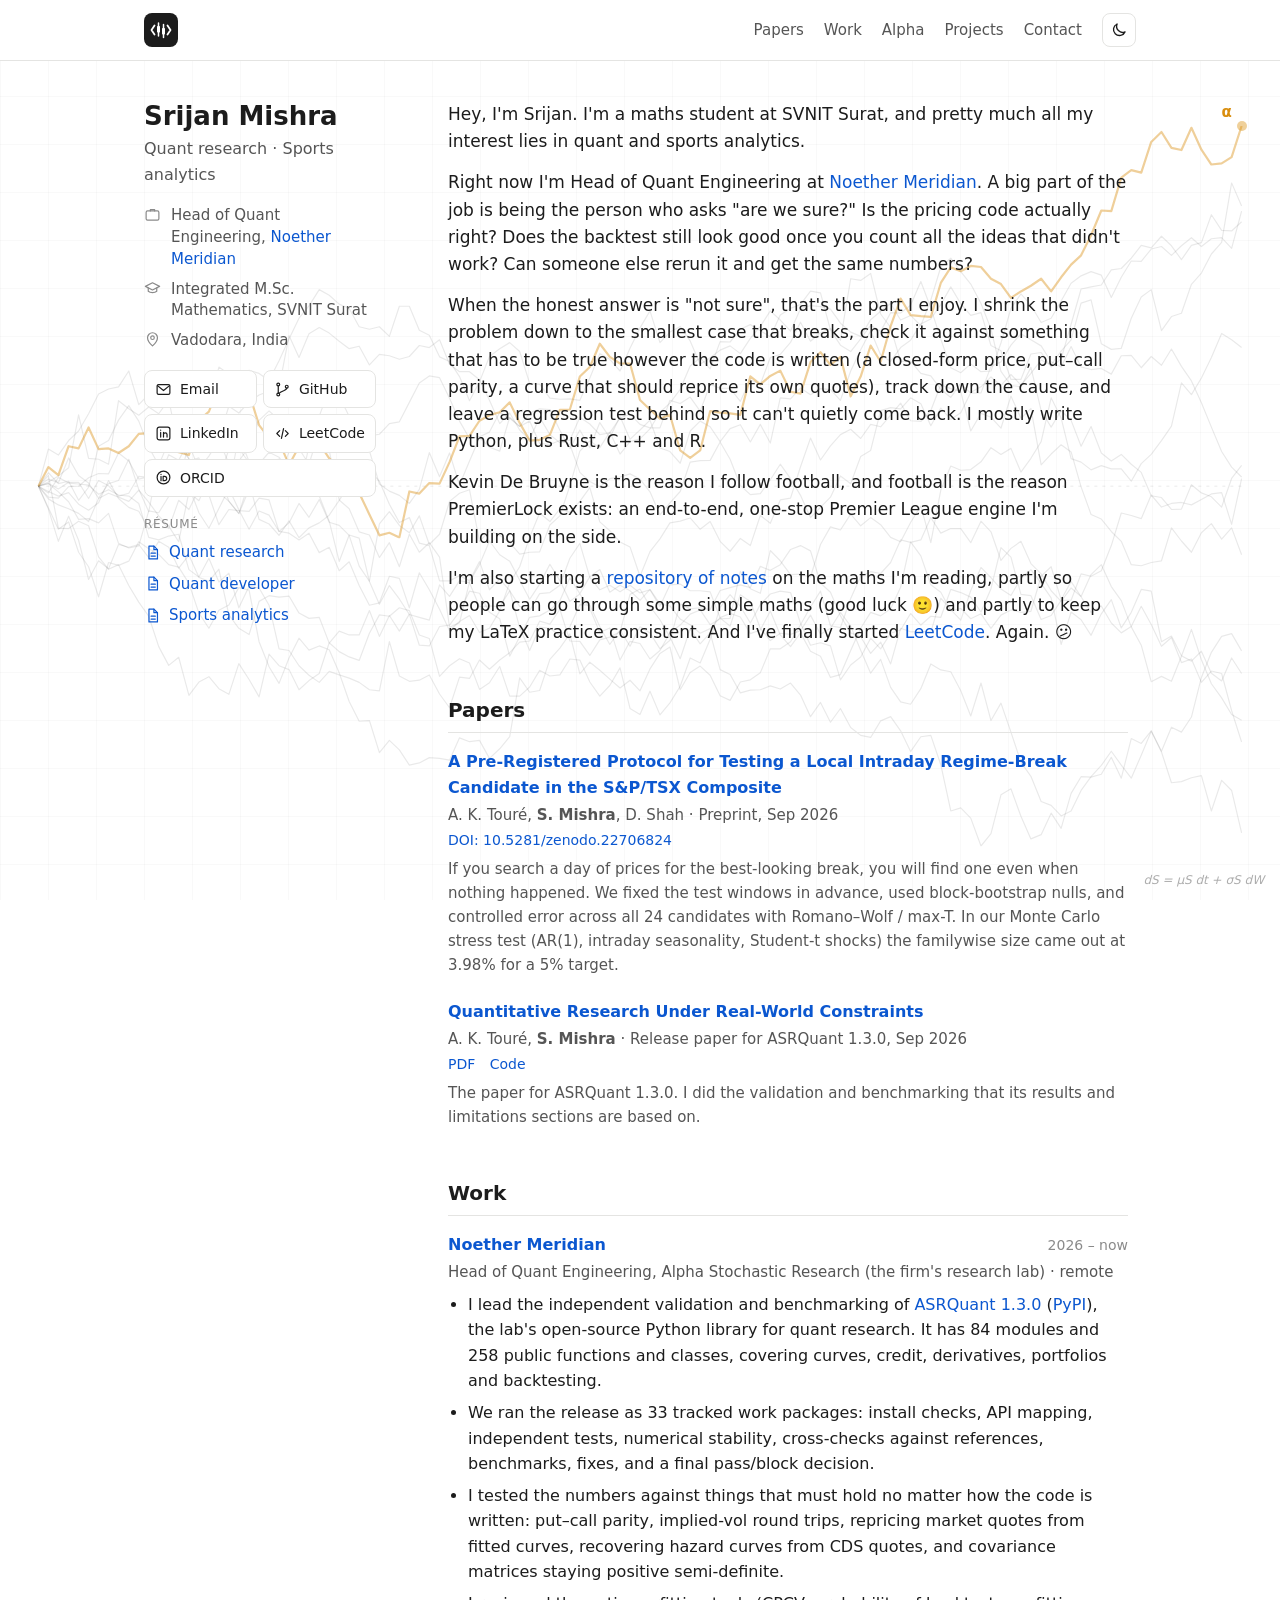
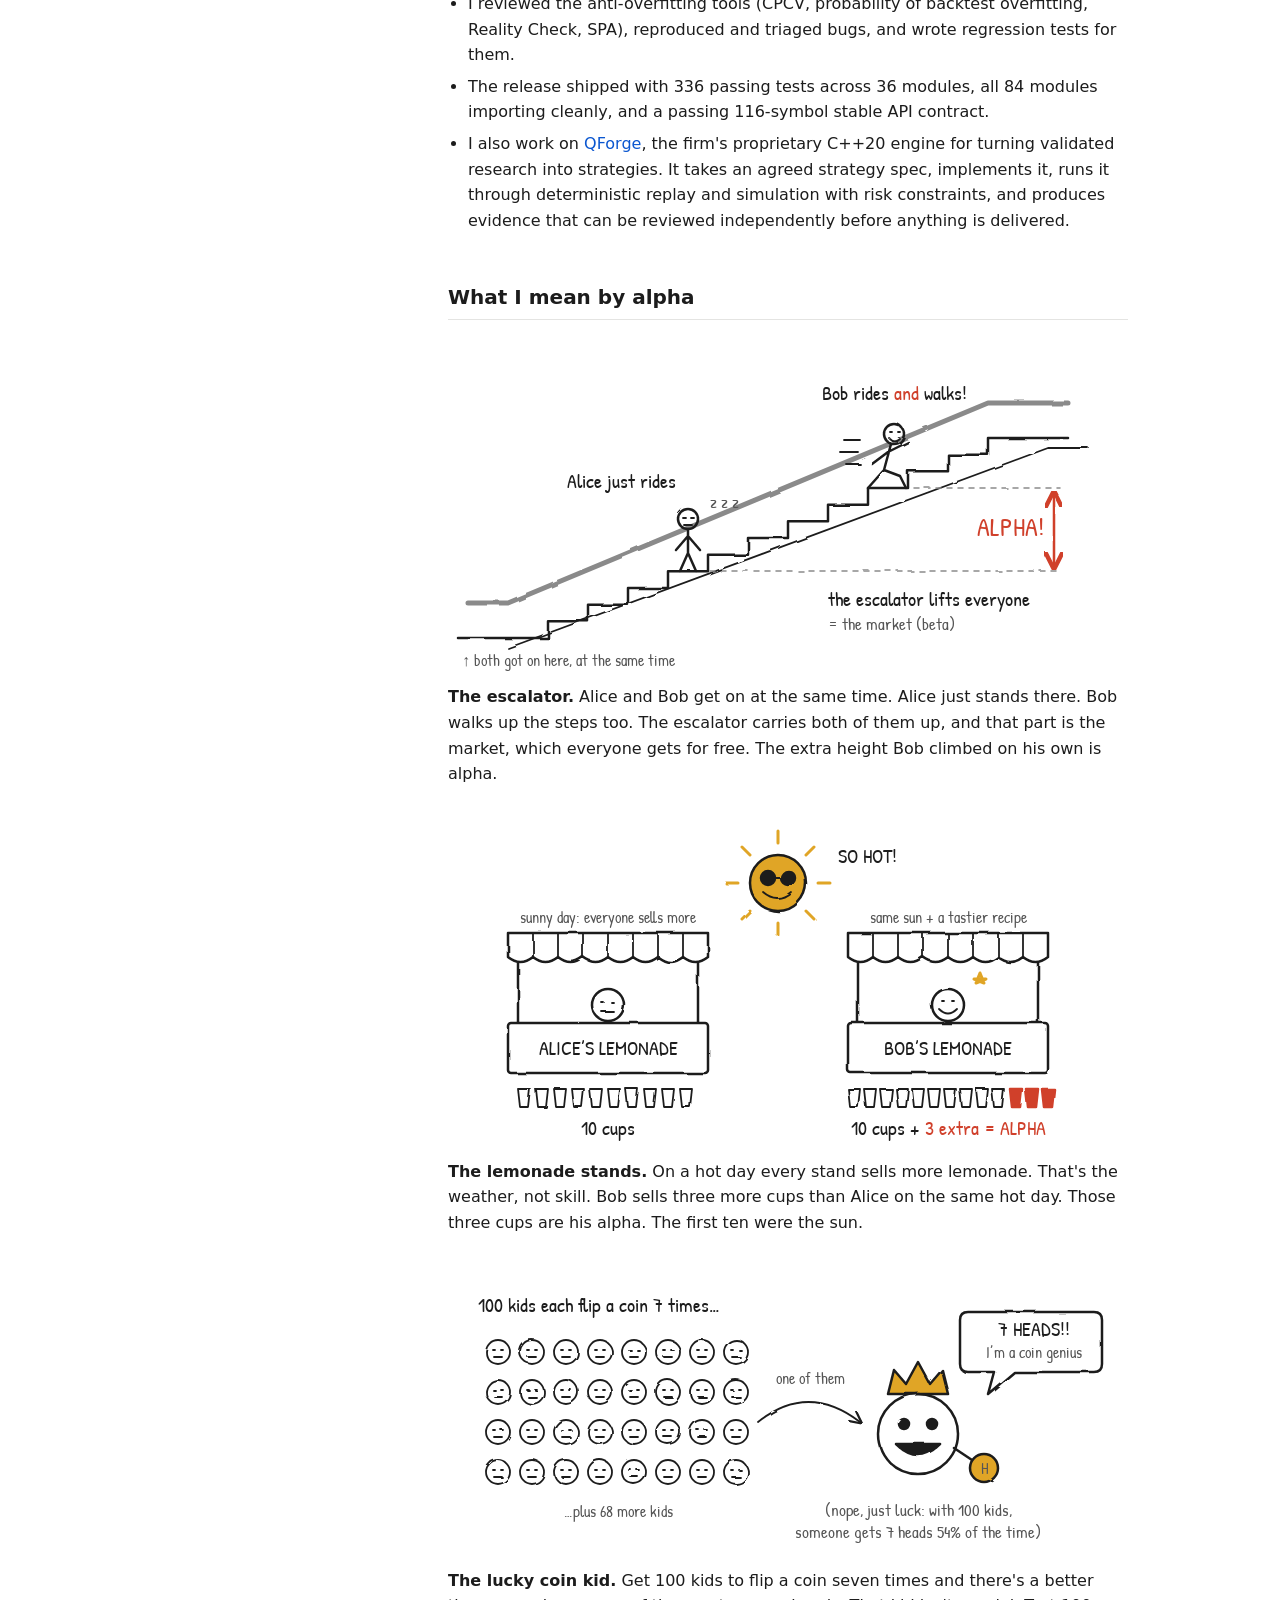
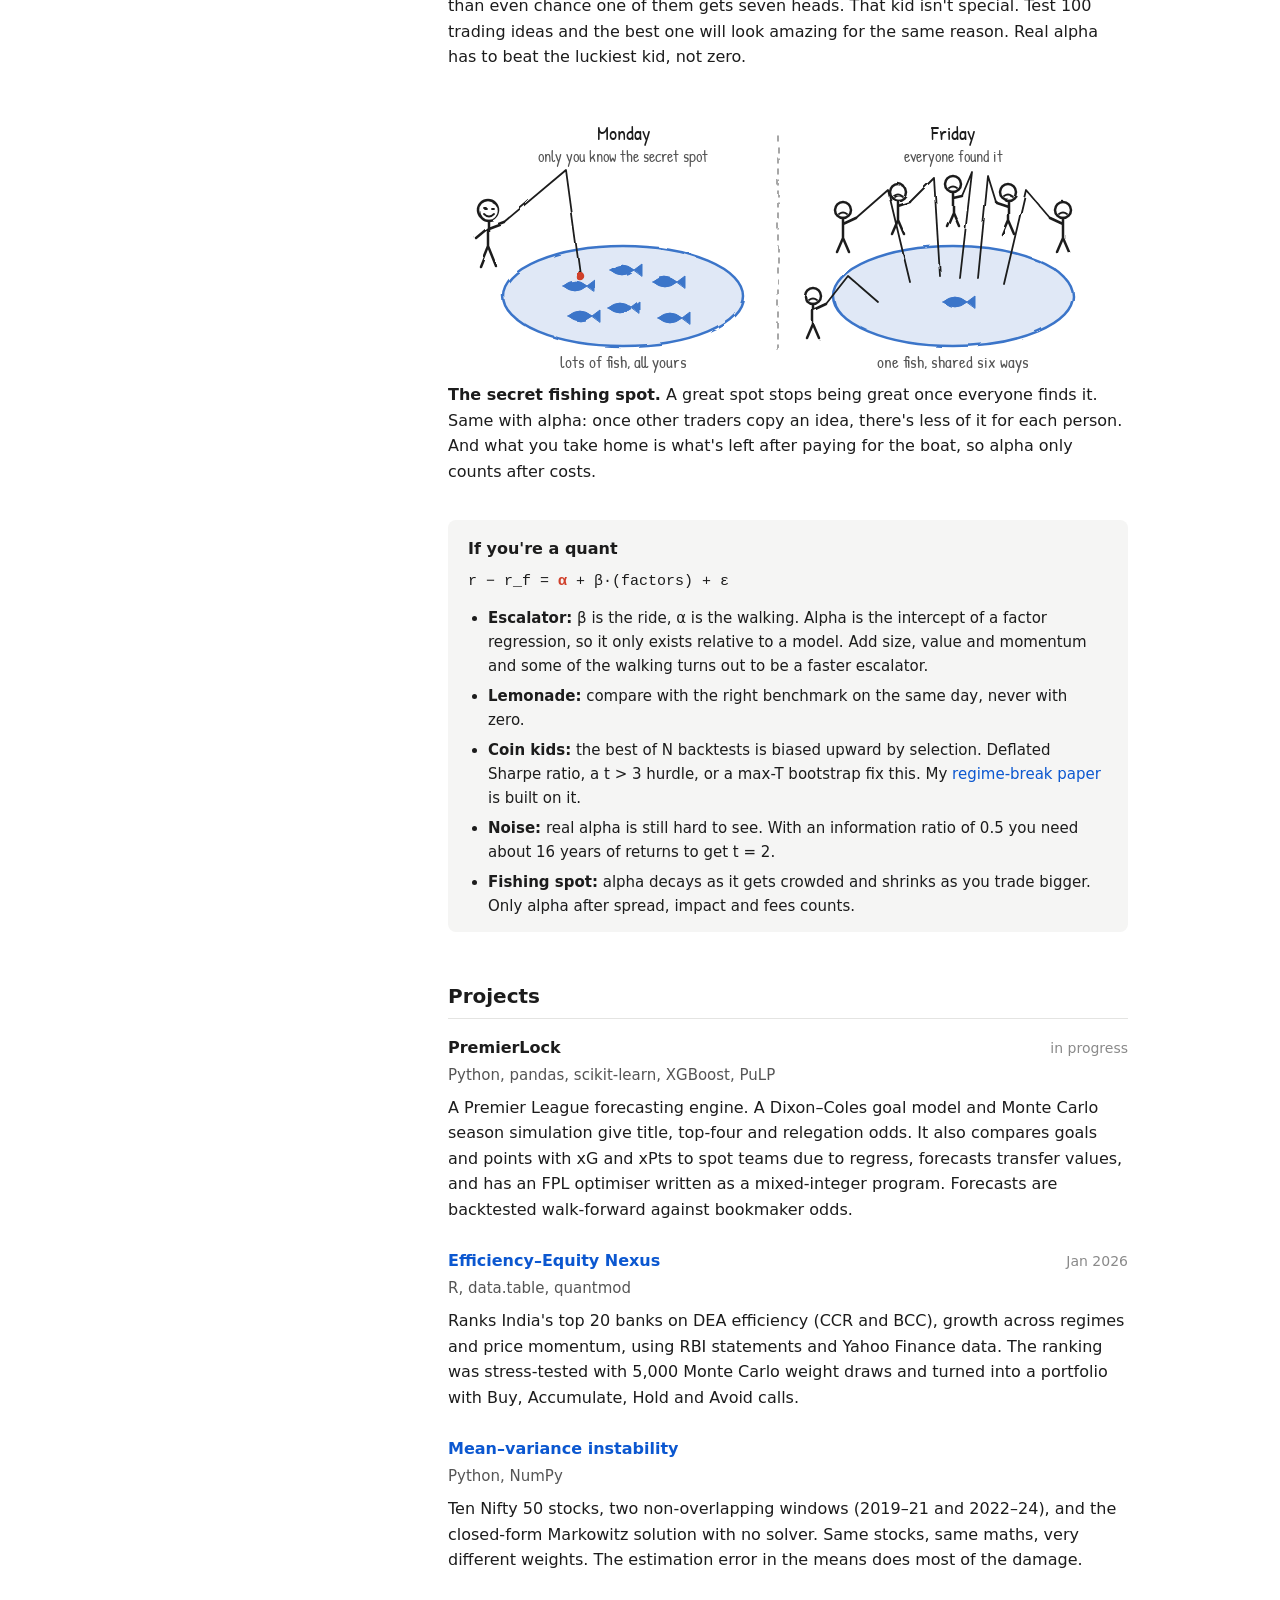
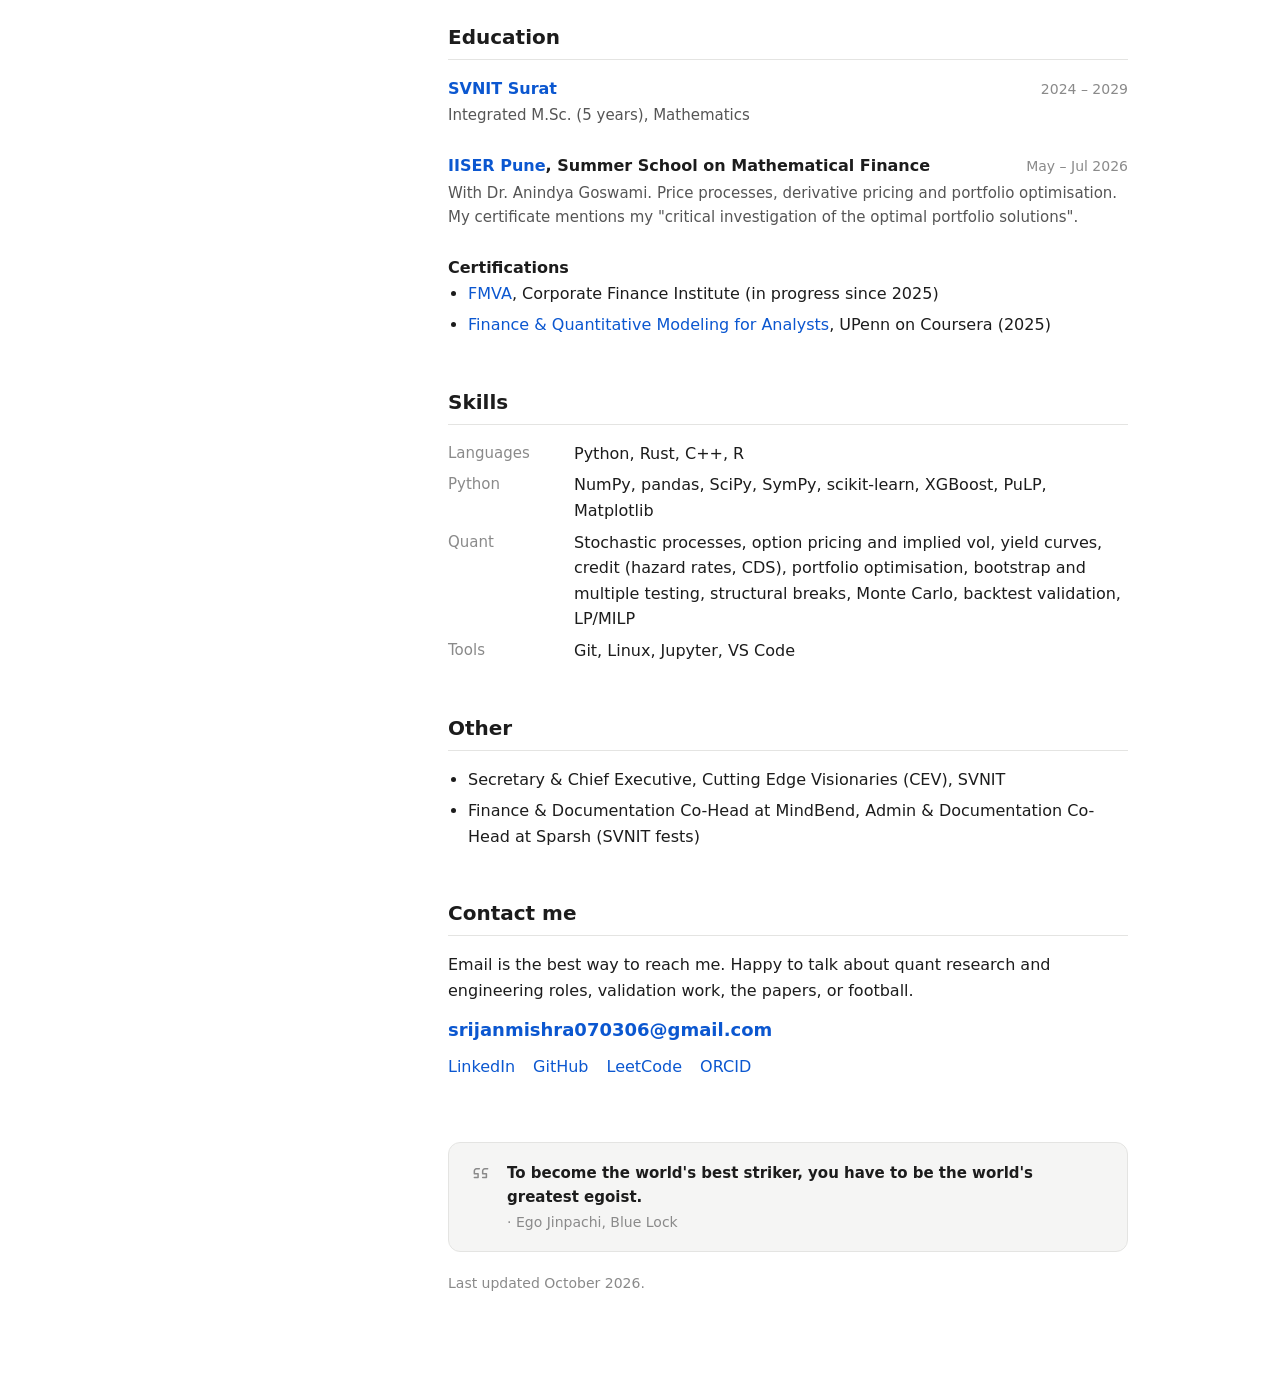
==== commit ce063f6e: "Remove GitHub stats section" ====
--- a/index.html
+++ b/index.html
@@ -48,7 +48,7 @@
 <link rel="preconnect" href="https://fonts.googleapis.com">
 <link rel="preconnect" href="https://fonts.gstatic.com" crossorigin>
 <link href="https://fonts.googleapis.com/css2?family=Patrick+Hand&display=swap" rel="stylesheet">
-<link rel="stylesheet" href="assets/style.css?v=25">
+<link rel="stylesheet" href="assets/style.css?v=26">
 <script>
   try { var t = localStorage.getItem("theme"); if (t === "light" || t === "dark") document.documentElement.dataset.theme = t; } catch (e) {}
 </script>
@@ -492,15 +492,6 @@
       </dl>
     </section>
 
-    <section id="github">
-      <h2>GitHub stats</h2>
-      <div class="gh-cards">
-        <a class="gh-card gh-stats" href="https://github.com/SRIJANM-149"><img src="https://raw.githubusercontent.com/SRIJANM-149/SRIJANM-149/main/stats.svg" alt="GitHub stats: total commits, repositories, stars, pull requests and issues" width="325" height="190"></a>
-        <a class="gh-card gh-langs" href="https://github.com/SRIJANM-149?tab=repositories"><img src="https://raw.githubusercontent.com/SRIJANM-149/SRIJANM-149/main/langs.svg" alt="Most used languages across my repositories" width="300" height="190"></a>
-        <a class="gh-card gh-activity" href="https://github.com/SRIJANM-149" aria-label="Activity: active days, longest streak and last commit"><img class="gh-act-full" src="https://raw.githubusercontent.com/SRIJANM-149/SRIJANM-149/main/activity.svg" alt="" width="600" height="115"><span class="gh-act-crops" aria-hidden="true"><span class="gh-crop gh-crop1"><img src="https://raw.githubusercontent.com/SRIJANM-149/SRIJANM-149/main/activity.svg" alt=""></span><span class="gh-crop gh-crop2"><img src="https://raw.githubusercontent.com/SRIJANM-149/SRIJANM-149/main/activity.svg" alt=""></span><span class="gh-crop gh-crop3"><img src="https://raw.githubusercontent.com/SRIJANM-149/SRIJANM-149/main/activity.svg" alt=""></span></span></a>
-      </div>
-    </section>
-
     <section id="other">
       <h2>Other</h2>
       <ul>
--- a/assets/style.css
+++ b/assets/style.css
@@ -248,27 +248,6 @@
 .nf .home { display: inline-flex; margin-top: 12px; padding: 9px 16px; border: 1px solid var(--line); border-radius: 8px; color: var(--text); }
 .nf .home:hover { background: var(--bg-2); text-decoration: none; }
 
-/* ---- GitHub stats: the README's cards, on a dark tile so gold text stays readable in both themes ---- */
-.gh-cards { display: flex; flex-wrap: wrap; gap: 12px; }
-.gh-card { display: block; min-width: 0; background: #15151a; border: 1px solid var(--line); border-radius: 12px; overflow: hidden; }
-.gh-card:hover { border-color: var(--text-3); }
-.gh-card img { display: block; width: 100%; height: auto; }
-.gh-stats { flex: 325 1 0; }
-.gh-langs { flex: 300 1 0; }
-.gh-activity { flex: 1 1 100%; }
-.gh-act-crops { display: none; }
-@media (max-width: 600px) {
-  .gh-stats, .gh-langs { flex: 1 1 100%; }
-  /* Scaled to phone width the activity labels would be ~7px, so show each of its three columns as its own window */
-  .gh-act-full { display: none !important; }
-  .gh-act-crops { display: flex; padding: 6px 4px; }
-  .gh-crop { position: relative; flex: 1 1 0; min-width: 0; padding-bottom: 16.67%; overflow: hidden; }
-  .gh-card .gh-crop img { position: absolute; top: -64.6%; width: 461.5%; max-width: none; height: auto; }
-  .gh-crop1 img { left: -30.77%; }
-  .gh-crop2 img { left: -180.77%; }
-  .gh-crop3 img { left: -330.77%; }
-}
-
 /* ---- full-page background: Monte Carlo price paths with the alpha path, from the GitHub README header ---- */
 :root { --bg-line: rgba(0, 0, 0, .085); --bg-grid: rgba(0, 0, 0, .025); --bg-hero: #d98e0f; --bg-hero-o: .42; }
 @media (prefers-color-scheme: dark) {
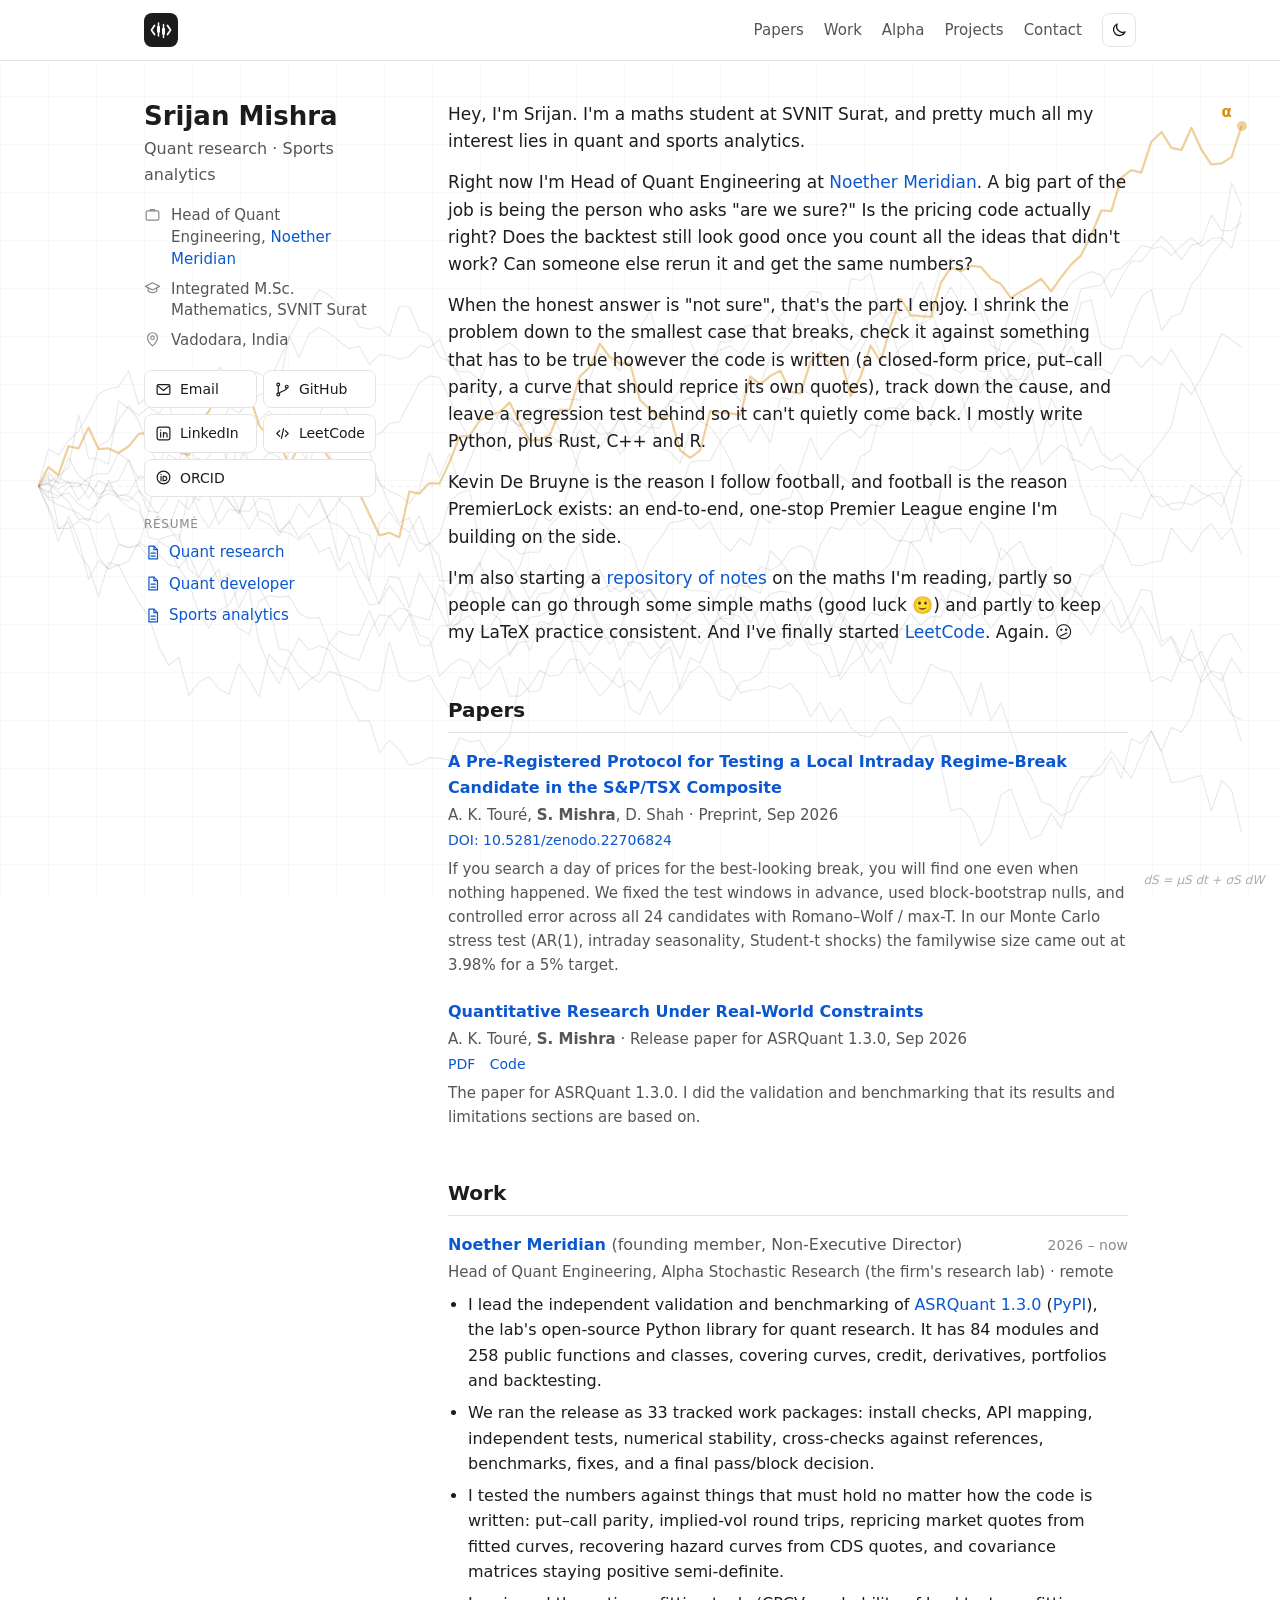
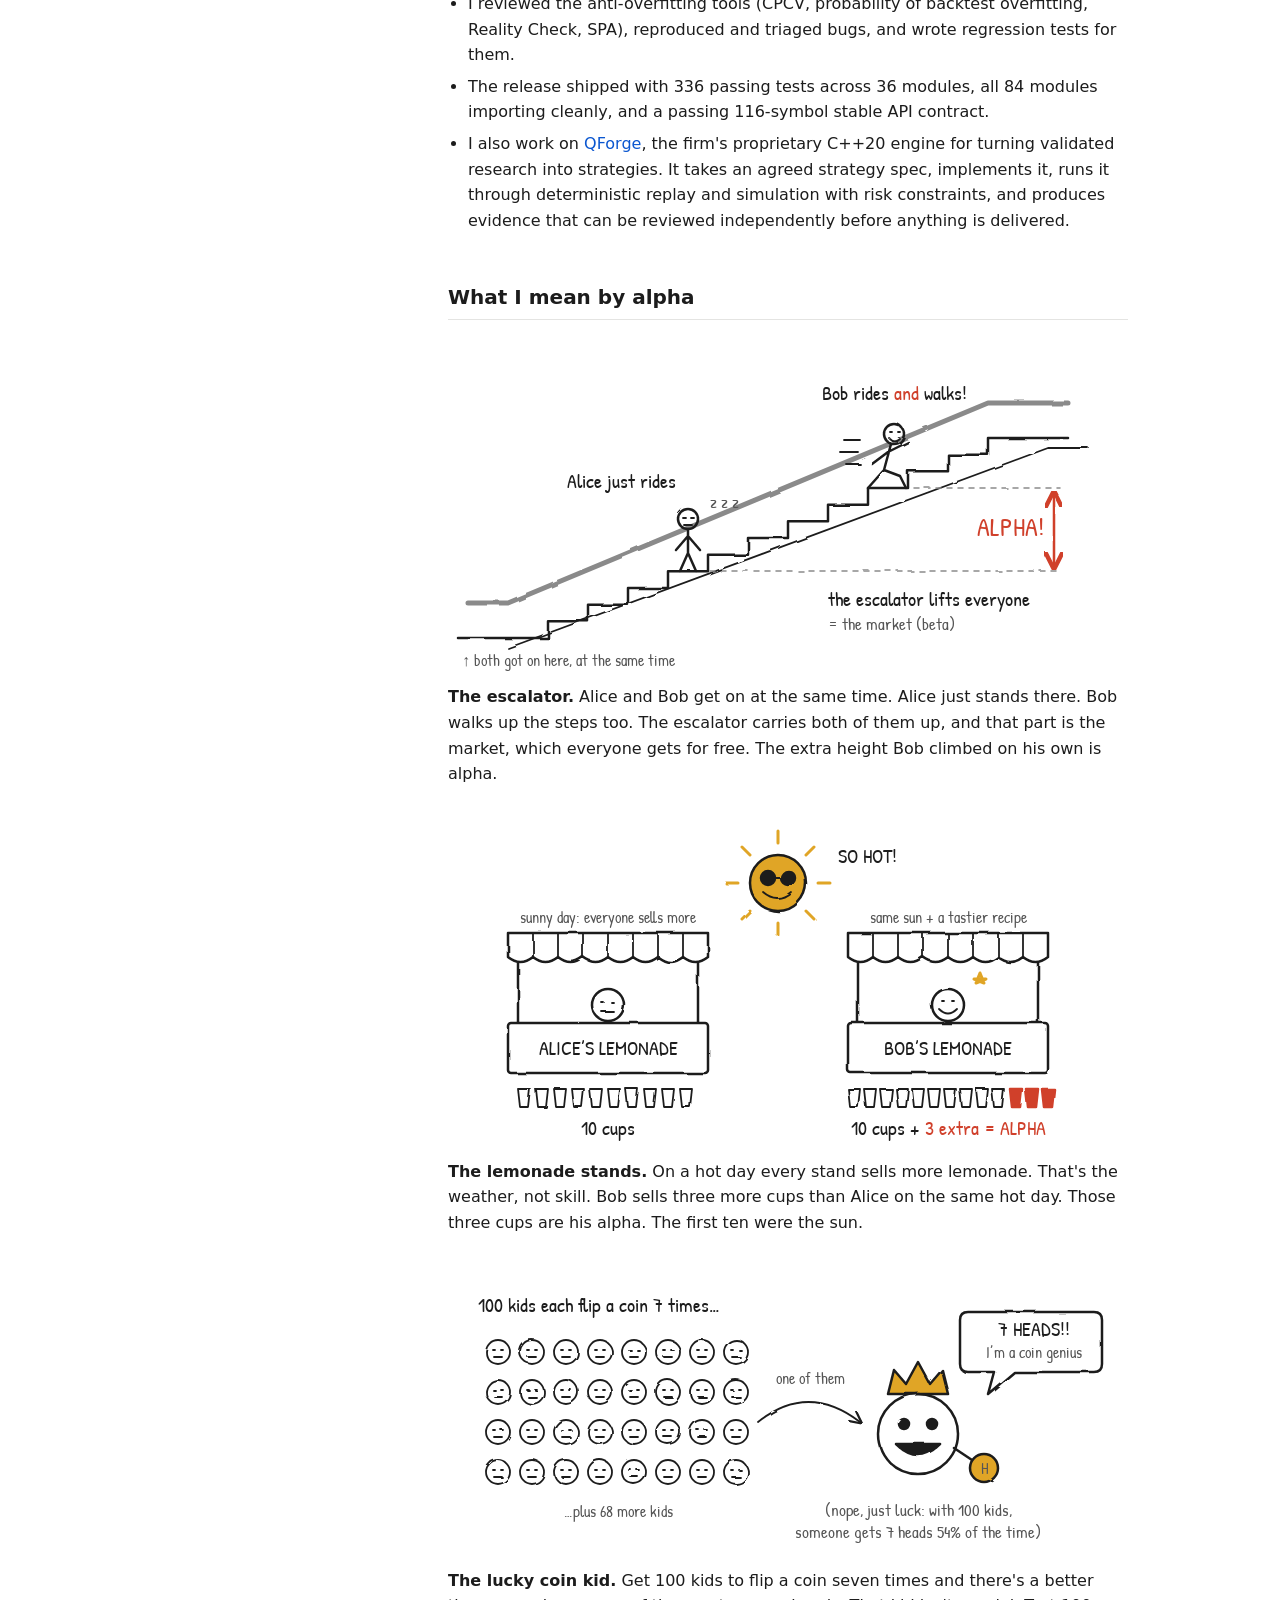
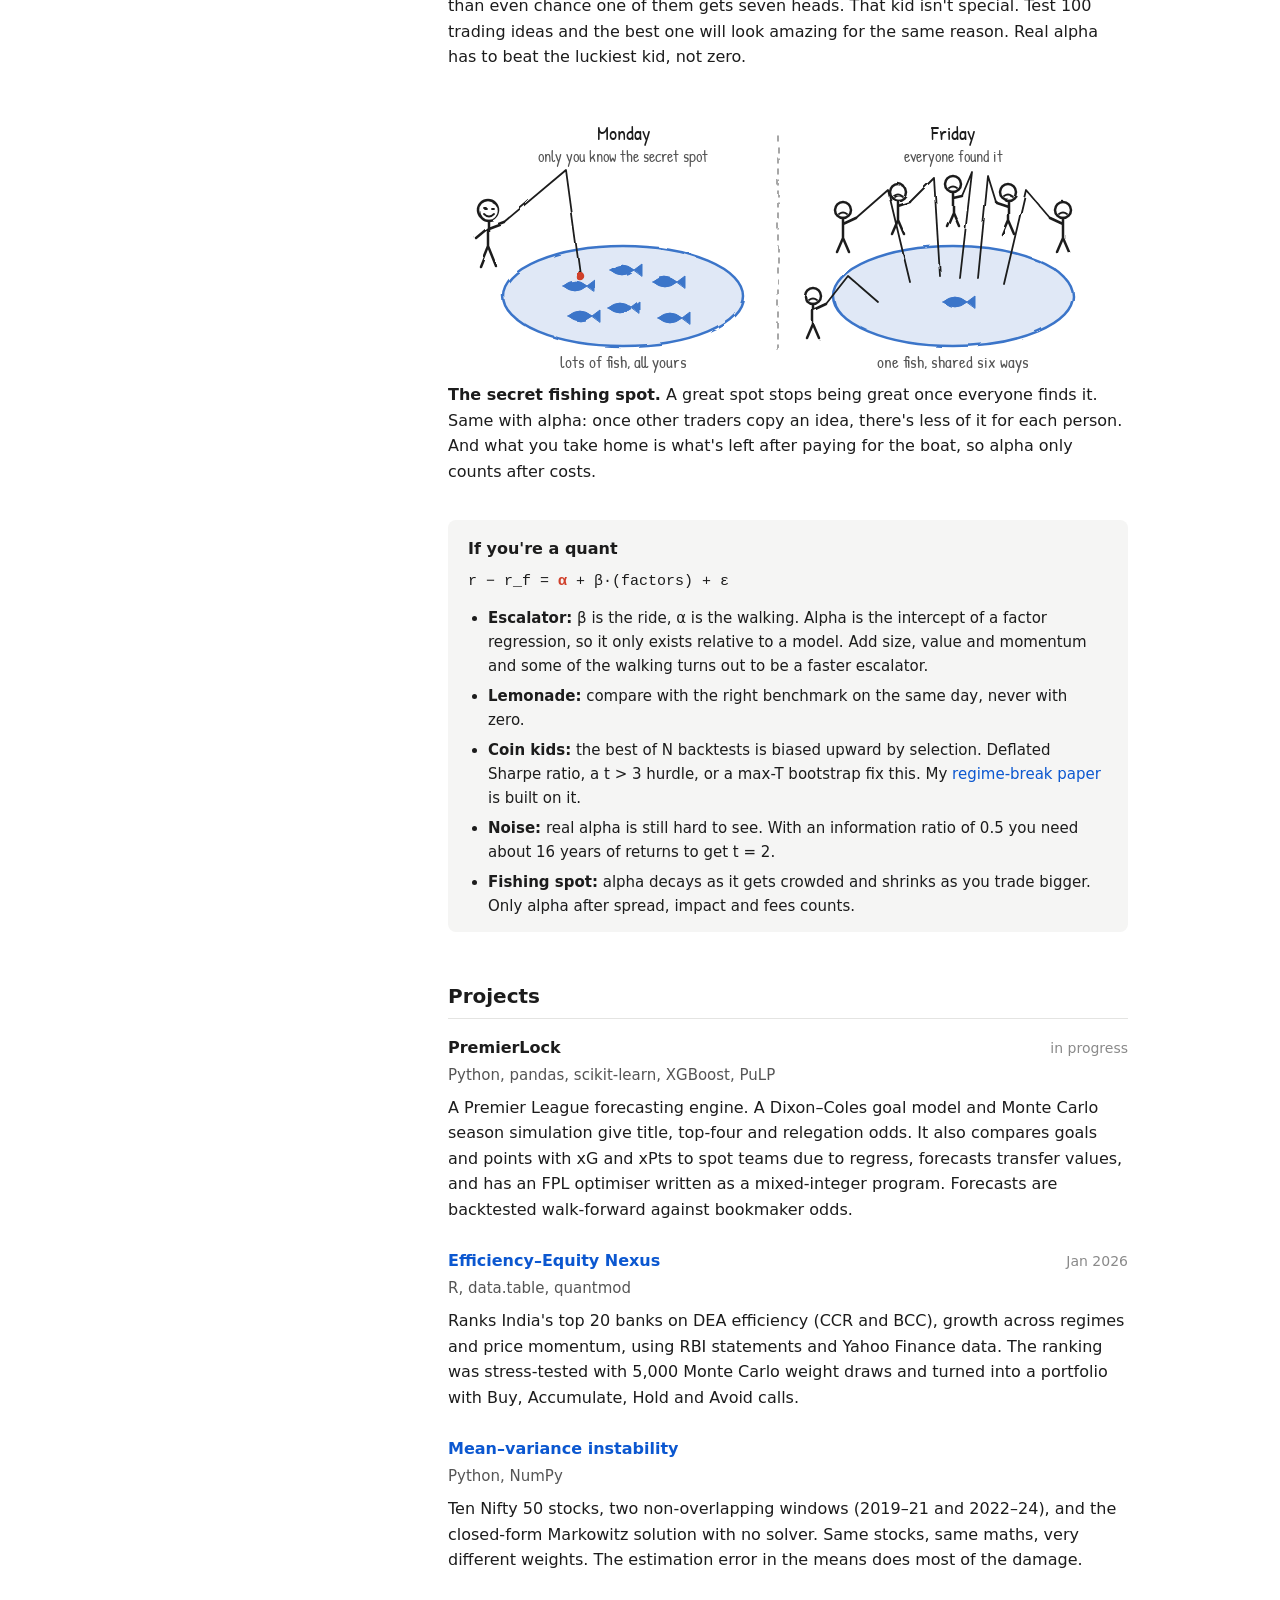
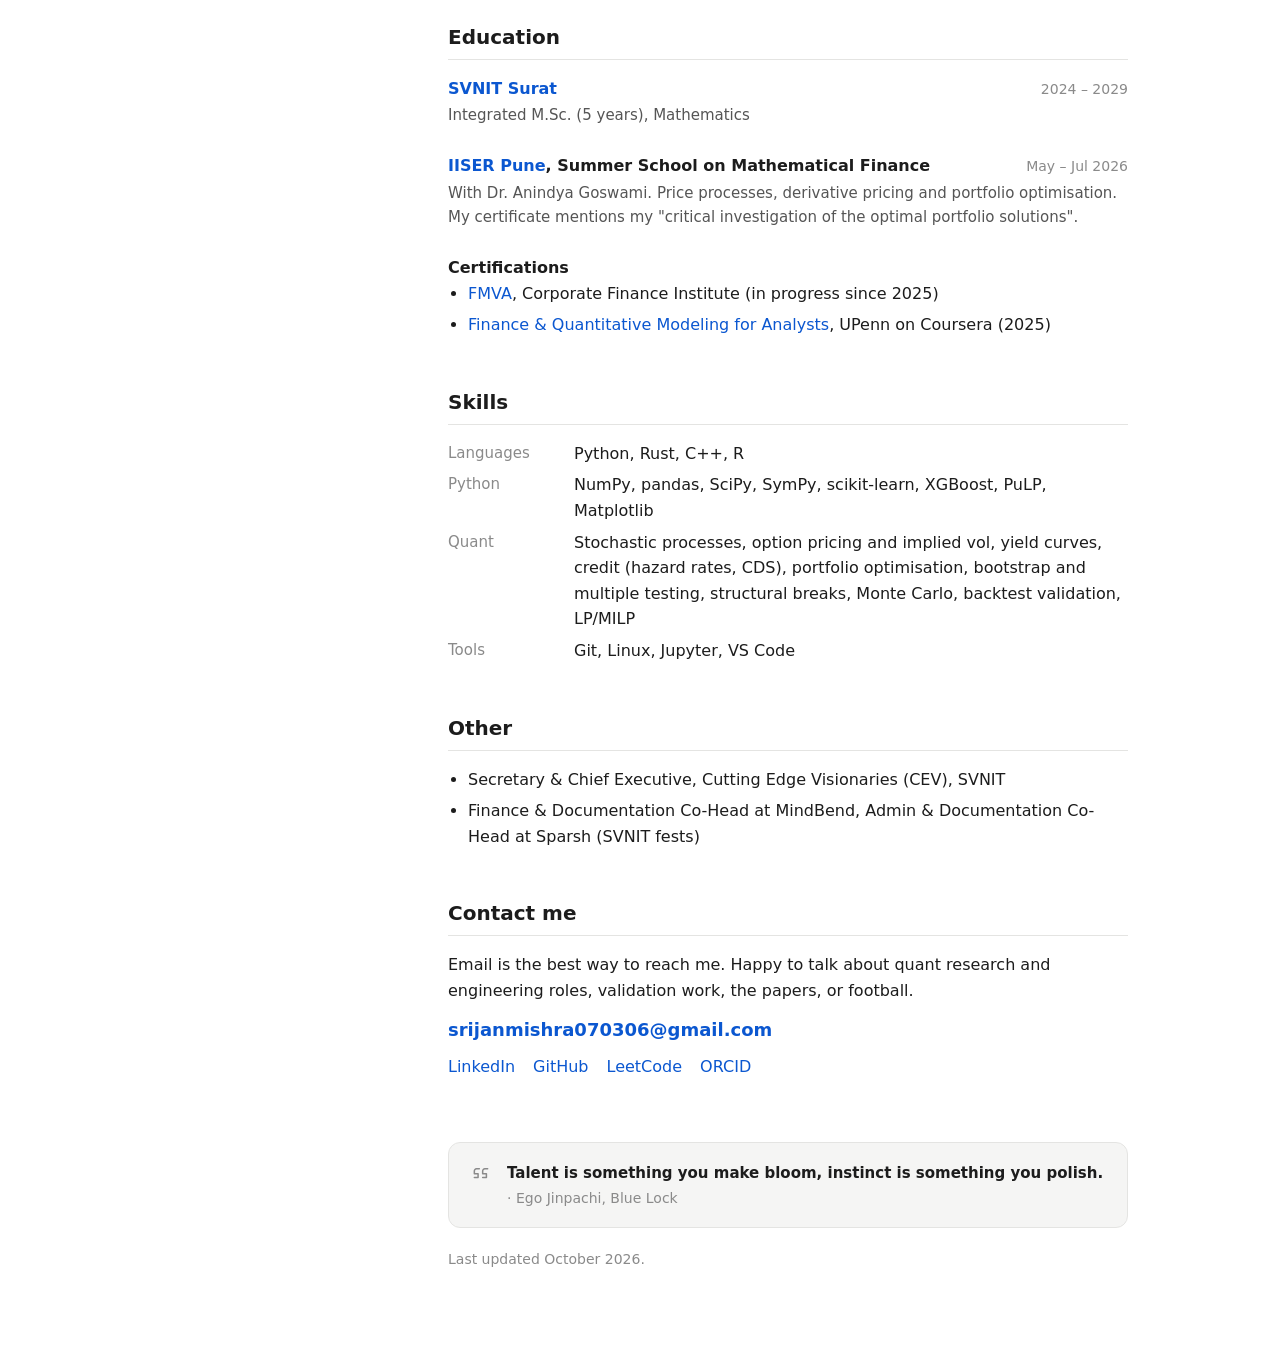
==== commit c7a03407: "Add founding member and Non-Executive Director to Noether Meridian entry" ====
--- a/index.html
+++ b/index.html
@@ -48,7 +48,7 @@
 <link rel="preconnect" href="https://fonts.googleapis.com">
 <link rel="preconnect" href="https://fonts.gstatic.com" crossorigin>
 <link href="https://fonts.googleapis.com/css2?family=Patrick+Hand&display=swap" rel="stylesheet">
-<link rel="stylesheet" href="assets/style.css?v=26">
+<link rel="stylesheet" href="assets/style.css?v=27">
 <script>
   try { var t = localStorage.getItem("theme"); if (t === "light" || t === "dark") document.documentElement.dataset.theme = t; } catch (e) {}
 </script>
@@ -190,7 +190,7 @@
       <h2>Work</h2>
       <div class="entry">
         <div class="entry-head">
-          <h3><a href="https://noethermeridian.com/">Noether Meridian</a></h3>
+          <h3><a href="https://noethermeridian.com/">Noether Meridian</a> <span class="h3-note">(founding member, Non-Executive Director)</span></h3>
           <span class="date">2026 – now</span>
         </div>
         <p class="sub">Head of Quant Engineering, Alpha Stochastic Research (the firm's research lab) · remote</p>
--- a/assets/style.css
+++ b/assets/style.css
@@ -84,6 +84,7 @@
 
 .entry { margin-bottom: 26px; }
 .entry-head { display: flex; justify-content: space-between; align-items: baseline; gap: 16px; flex-wrap: wrap; }
+.h3-note { font-weight: 400; color: var(--text-2); }
 .entry-head .date { color: var(--text-3); font-size: 14px; white-space: nowrap; }
 .entry .sub { color: var(--text-2); margin: 2px 0 8px; font-size: 15px; }
 
